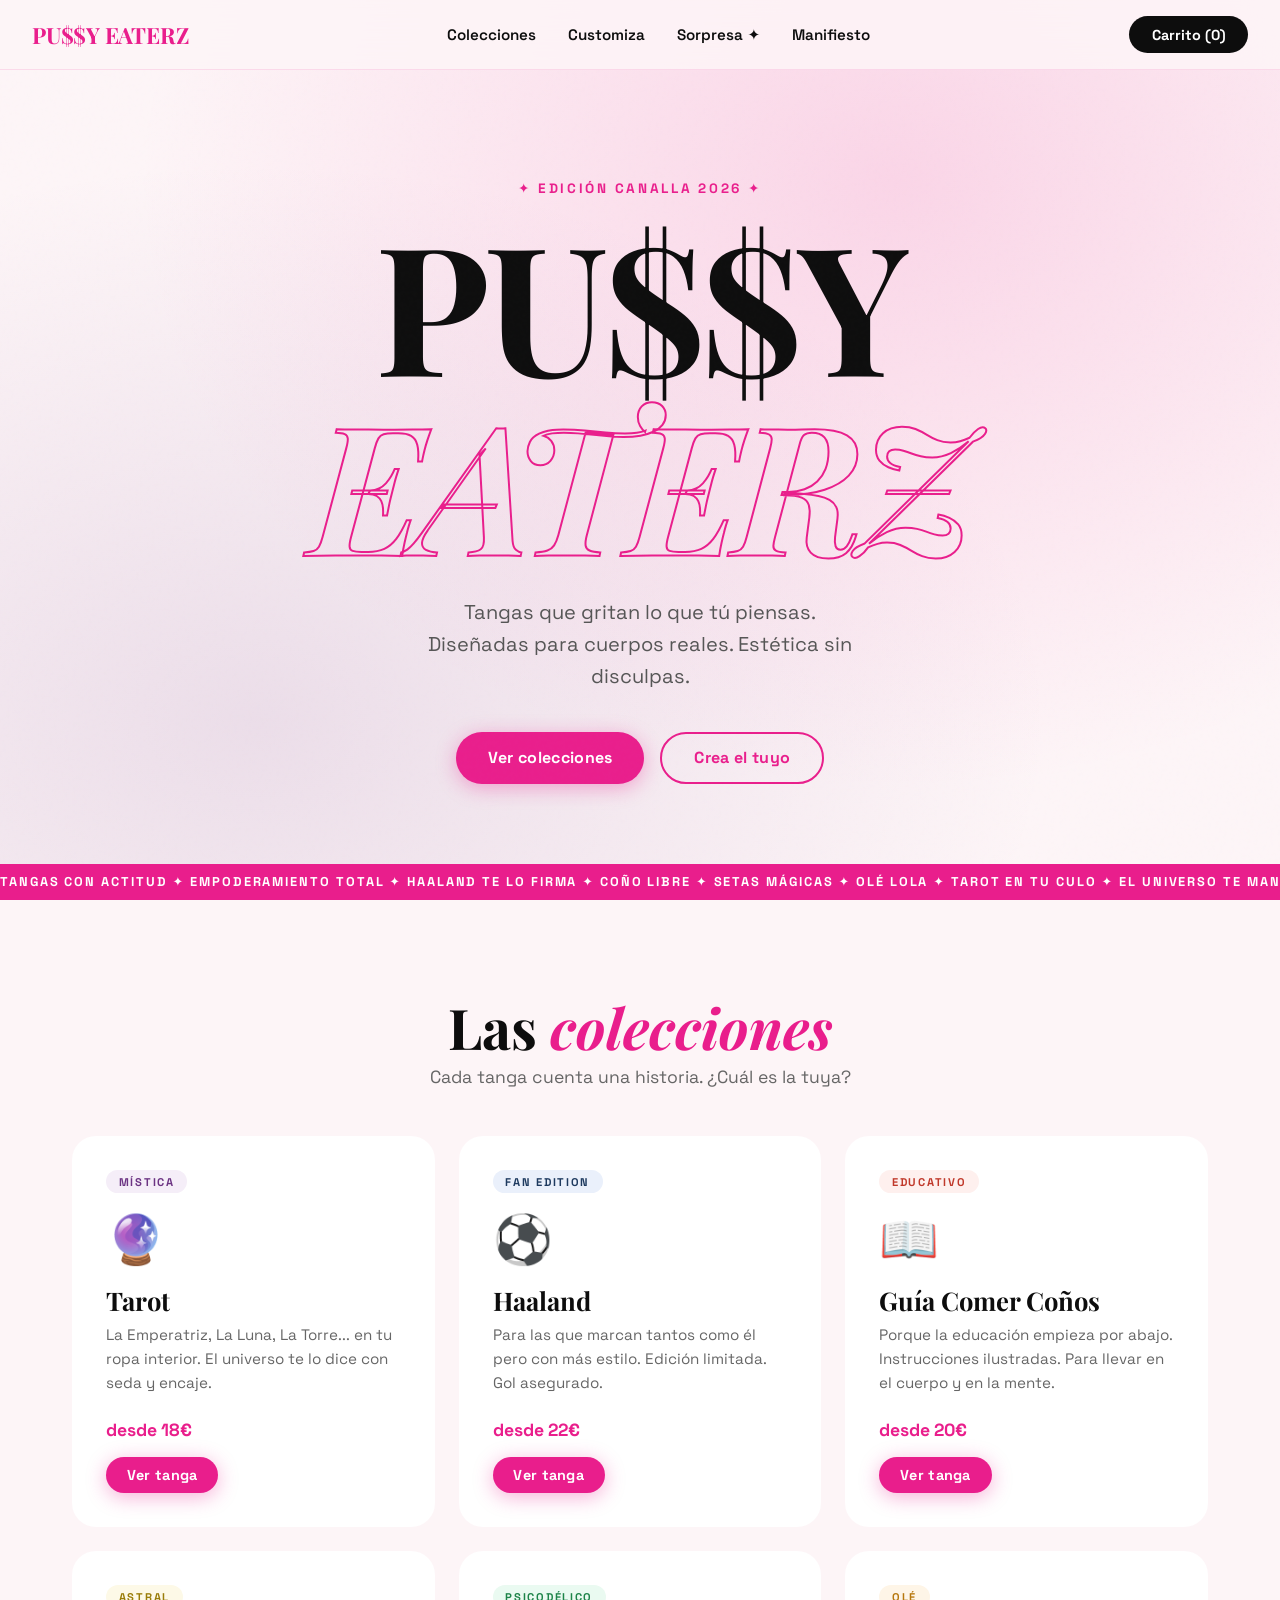
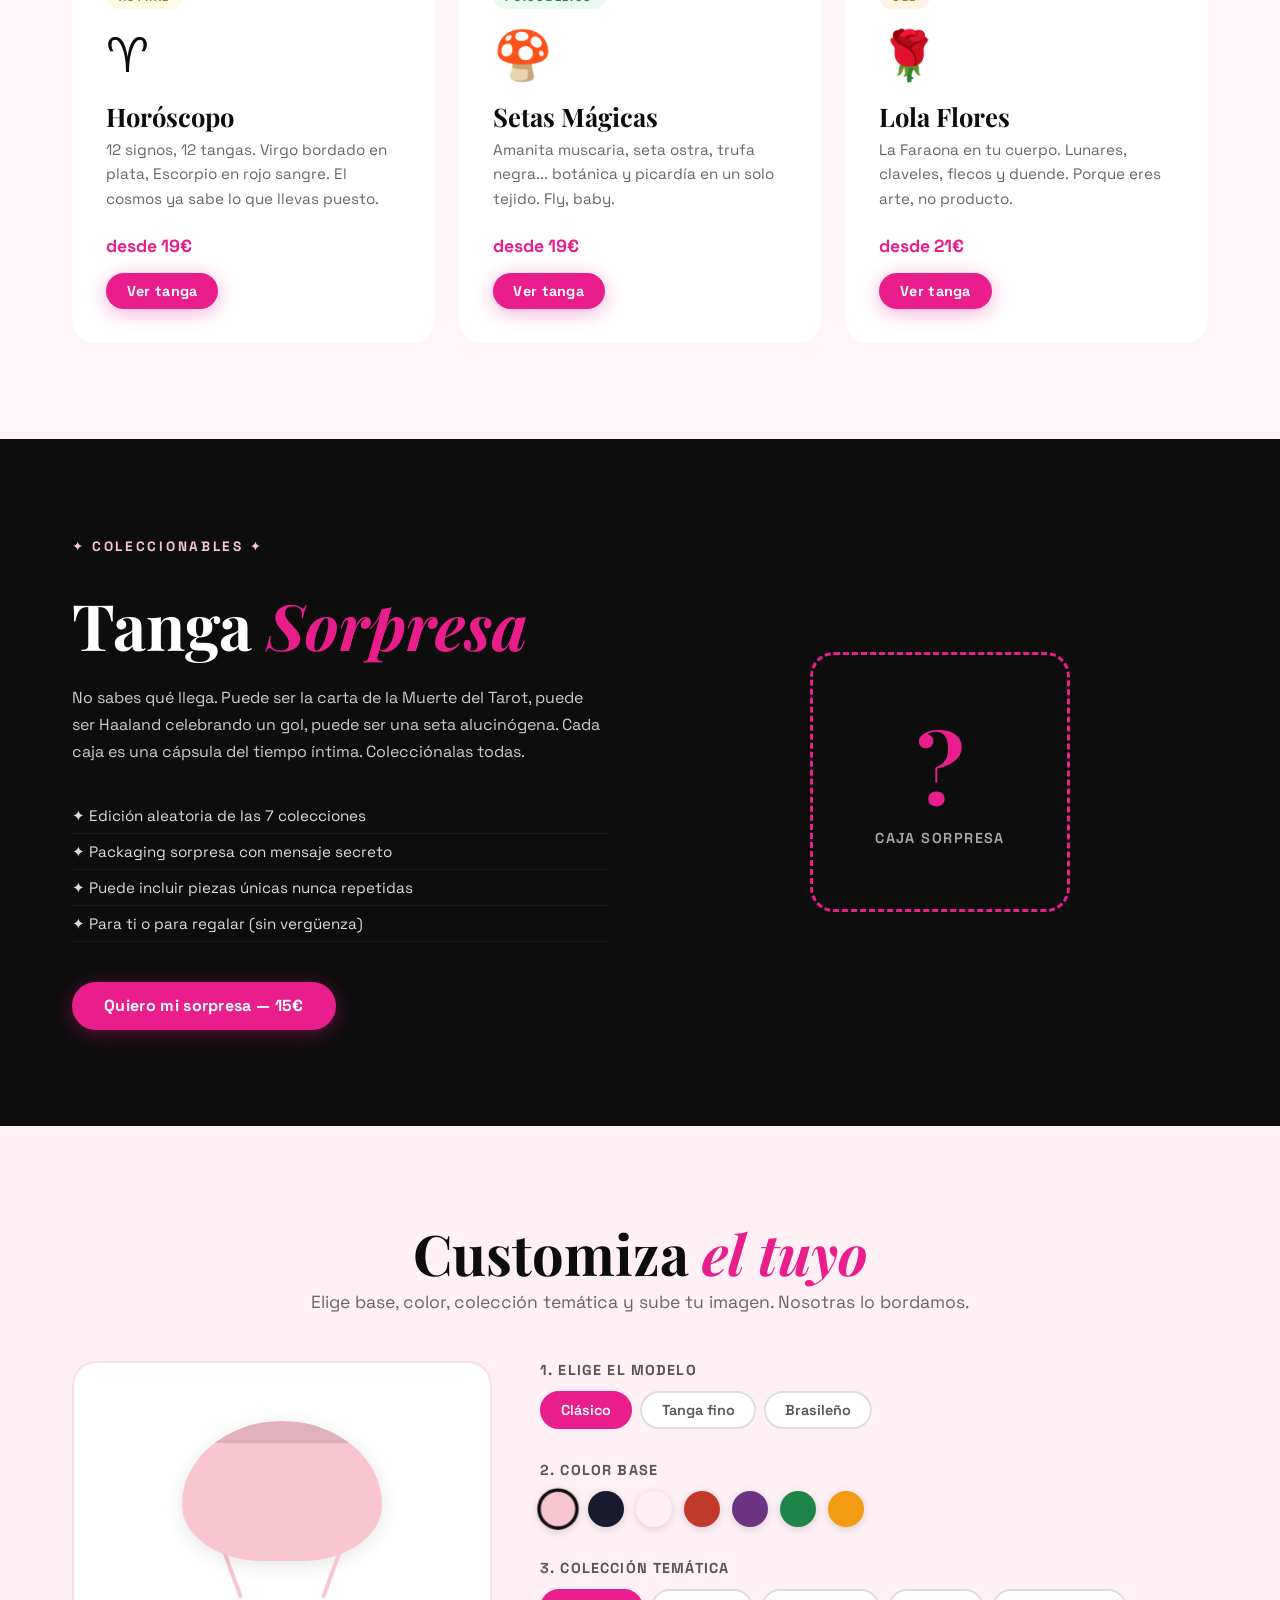
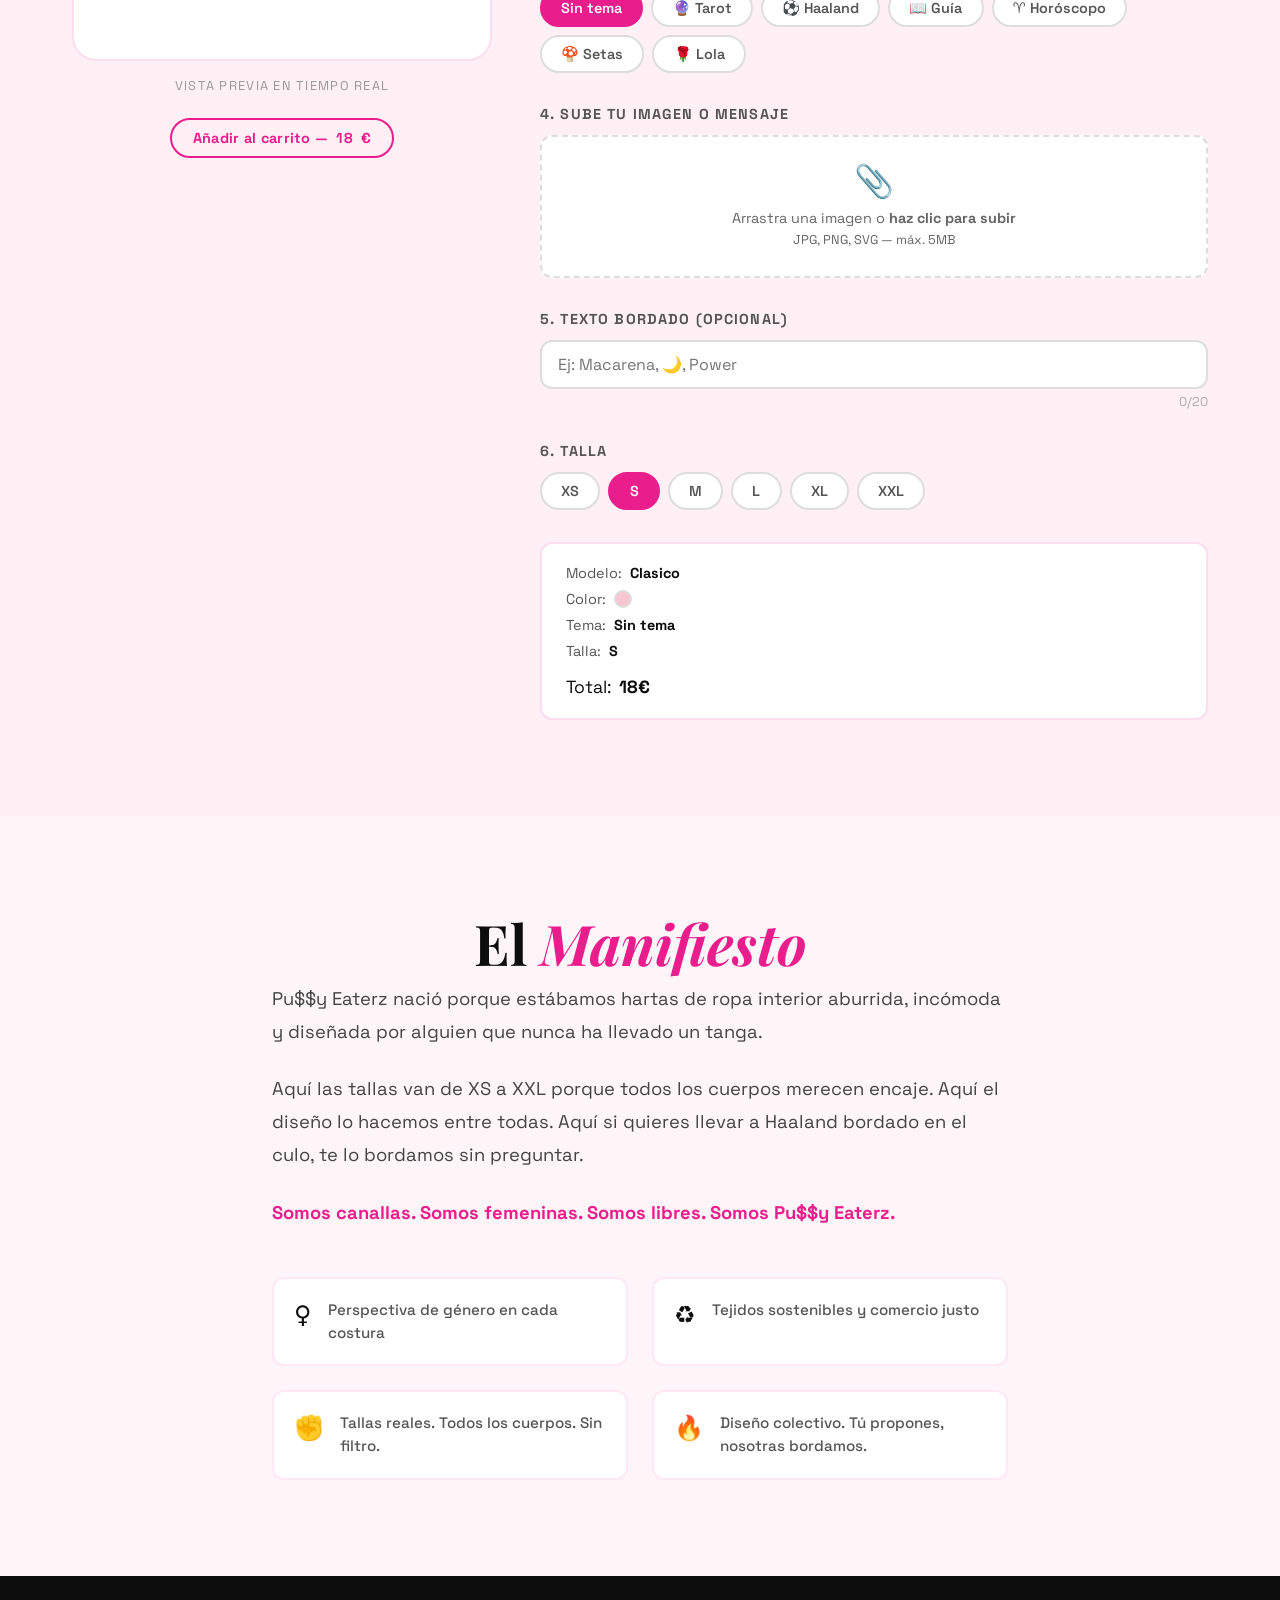
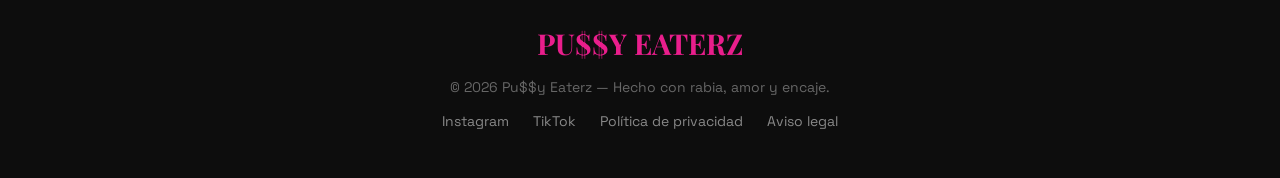
==== index.html @ babe5779 "feat: add Pu$$y Eaterz website — colecciones, customizador y manifiesto" ====
<!DOCTYPE html>
<html lang="es">
<head>
  <meta charset="UTF-8" />
  <meta name="viewport" content="width=device-width, initial-scale=1.0" />
  <title>PU$$Y EATERZ — Tangas que mandan</title>
  <link rel="stylesheet" href="css/style.css" />
  <link rel="preconnect" href="https://fonts.googleapis.com" />
  <link rel="preconnect" href="https://fonts.gstatic.com" crossorigin />
  <link href="https://fonts.googleapis.com/css2?family=Playfair+Display:ital,wght@0,700;1,700&family=Space+Grotesk:wght@400;600;700&display=swap" rel="stylesheet" />
</head>
<body>

  <!-- NAV -->
  <nav class="nav">
    <a href="#" class="nav__logo">PU$$Y EATERZ</a>
    <ul class="nav__links">
      <li><a href="#colecciones">Colecciones</a></li>
      <li><a href="#customizador">Customiza</a></li>
      <li><a href="#sorpresa">Sorpresa ✦</a></li>
      <li><a href="#manifiesto">Manifiesto</a></li>
    </ul>
    <button class="nav__cta">Carrito (0)</button>
  </nav>

  <!-- HERO -->
  <header class="hero">
    <div class="hero__noise"></div>
    <div class="hero__content">
      <p class="hero__eyebrow">✦ Edición Canalla 2026 ✦</p>
      <h1 class="hero__title">PU$$Y<br><em>EATERZ</em></h1>
      <p class="hero__sub">Tangas que gritan lo que tú piensas.<br>Diseñadas para cuerpos reales. Estética sin disculpas.</p>
      <div class="hero__ctas">
        <a href="#colecciones" class="btn btn--primary">Ver colecciones</a>
        <a href="#customizador" class="btn btn--ghost">Crea el tuyo</a>
      </div>
    </div>
    <div class="hero__marquee-wrap">
      <div class="marquee">
        <span>TANGAS CON ACTITUD ✦ EMPODERAMIENTO TOTAL ✦ HAALAND TE LO FIRMA ✦ COÑO LIBRE ✦ SETAS MÁGICAS ✦ OLÉ LOLA ✦ TAROT EN TU CULO ✦ EL UNIVERSO TE MANDA BUENAS BRAGAS ✦ </span>
        <span>TANGAS CON ACTITUD ✦ EMPODERAMIENTO TOTAL ✦ HAALAND TE LO FIRMA ✦ COÑO LIBRE ✦ SETAS MÁGICAS ✦ OLÉ LOLA ✦ TAROT EN TU CULO ✦ EL UNIVERSO TE MANDA BUENAS BRAGAS ✦ </span>
      </div>
    </div>
  </header>

  <!-- COLECCIONES -->
  <section class="colecciones" id="colecciones">
    <div class="container">
      <h2 class="section-title">Las <em>colecciones</em></h2>
      <p class="section-sub">Cada tanga cuenta una historia. ¿Cuál es la tuya?</p>
      <div class="colecciones__grid">

        <article class="card card--tarot">
          <div class="card__badge">Mística</div>
          <div class="card__emoji">🔮</div>
          <h3>Tarot</h3>
          <p>La Emperatriz, La Luna, La Torre... en tu ropa interior. El universo te lo dice con seda y encaje.</p>
          <span class="card__price">desde 18€</span>
          <button class="btn btn--small btn--primary">Ver tanga</button>
        </article>

        <article class="card card--haaland">
          <div class="card__badge">Fan Edition</div>
          <div class="card__emoji">⚽</div>
          <h3>Haaland</h3>
          <p>Para las que marcan tantos como él pero con más estilo. Edición limitada. Gol asegurado.</p>
          <span class="card__price">desde 22€</span>
          <button class="btn btn--small btn--primary">Ver tanga</button>
        </article>

        <article class="card card--guia">
          <div class="card__badge">Educativo</div>
          <div class="card__emoji">📖</div>
          <h3>Guía Comer Coños</h3>
          <p>Porque la educación empieza por abajo. Instrucciones ilustradas. Para llevar en el cuerpo y en la mente.</p>
          <span class="card__price">desde 20€</span>
          <button class="btn btn--small btn--primary">Ver tanga</button>
        </article>

        <article class="card card--horoscopo">
          <div class="card__badge">Astral</div>
          <div class="card__emoji">♈</div>
          <h3>Horóscopo</h3>
          <p>12 signos, 12 tangas. Virgo bordado en plata, Escorpio en rojo sangre. El cosmos ya sabe lo que llevas puesto.</p>
          <span class="card__price">desde 19€</span>
          <button class="btn btn--small btn--primary">Ver tanga</button>
        </article>

        <article class="card card--setas">
          <div class="card__badge">Psicodélico</div>
          <div class="card__emoji">🍄</div>
          <h3>Setas Mágicas</h3>
          <p>Amanita muscaria, seta ostra, trufa negra... botánica y picardía en un solo tejido. Fly, baby.</p>
          <span class="card__price">desde 19€</span>
          <button class="btn btn--small btn--primary">Ver tanga</button>
        </article>

        <article class="card card--lola">
          <div class="card__badge">Olé</div>
          <div class="card__emoji">🌹</div>
          <h3>Lola Flores</h3>
          <p>La Faraona en tu cuerpo. Lunares, claveles, flecos y duende. Porque eres arte, no producto.</p>
          <span class="card__price">desde 21€</span>
          <button class="btn btn--small btn--primary">Ver tanga</button>
        </article>

      </div>
    </div>
  </section>

  <!-- SORPRESA COLECCIONABLE -->
  <section class="sorpresa" id="sorpresa">
    <div class="container sorpresa__inner">
      <div class="sorpresa__text">
        <p class="hero__eyebrow">✦ Coleccionables ✦</p>
        <h2>Tanga <em>Sorpresa</em></h2>
        <p>No sabes qué llega. Puede ser la carta de la Muerte del Tarot, puede ser Haaland celebrando un gol, puede ser una seta alucinógena. Cada caja es una cápsula del tiempo íntima. Colecciónalas todas.</p>
        <ul class="sorpresa__lista">
          <li>✦ Edición aleatoria de las 7 colecciones</li>
          <li>✦ Packaging sorpresa con mensaje secreto</li>
          <li>✦ Puede incluir piezas únicas nunca repetidas</li>
          <li>✦ Para ti o para regalar (sin vergüenza)</li>
        </ul>
        <button class="btn btn--primary">Quiero mi sorpresa — 15€</button>
      </div>
      <div class="sorpresa__visual">
        <div class="sorpresa__box">
          <span class="sorpresa__box-icon">?</span>
          <p>Caja sorpresa</p>
        </div>
      </div>
    </div>
  </section>

  <!-- CUSTOMIZADOR -->
  <section class="customizador" id="customizador">
    <div class="container">
      <h2 class="section-title">Customiza <em>el tuyo</em></h2>
      <p class="section-sub">Elige base, color, colección temática y sube tu imagen. Nosotras lo bordamos.</p>

      <div class="custom__wrapper">

        <!-- PREVIEW -->
        <div class="custom__preview">
          <div class="custom__canvas" id="previewCanvas">
            <div class="tanga-shape" id="tangaShape">
              <div class="tanga-front" id="tangaFront">
                <div class="tanga-patch" id="tangaPatch"></div>
                <img class="tanga-user-img" id="tangaUserImg" src="" alt="" style="display:none" />
              </div>
            </div>
          </div>
          <p class="custom__preview-label">Vista previa en tiempo real</p>
          <button class="btn btn--ghost btn--small" id="btnAddCart">Añadir al carrito — <span id="precioTotal">18</span>€</button>
        </div>

        <!-- OPCIONES -->
        <div class="custom__options">

          <div class="custom__group">
            <label>1. Elige el modelo</label>
            <div class="option-pills" id="modeloPills">
              <button class="pill active" data-modelo="clasico" data-precio="18">Clásico</button>
              <button class="pill" data-modelo="tanga" data-precio="20">Tanga fino</button>
              <button class="pill" data-modelo="brasileno" data-precio="22">Brasileño</button>
            </div>
          </div>

          <div class="custom__group">
            <label>2. Color base</label>
            <div class="color-swatches" id="colorSwatches">
              <button class="swatch active" data-color="#F9C5D1" style="background:#F9C5D1" title="Rosa chicle"></button>
              <button class="swatch" data-color="#1a1a2e" style="background:#1a1a2e" title="Negro noche"></button>
              <button class="swatch" data-color="#fff0f5" style="background:#fff0f5" title="Blanco marfil"></button>
              <button class="swatch" data-color="#c0392b" style="background:#c0392b" title="Rojo pasión"></button>
              <button class="swatch" data-color="#6c3483" style="background:#6c3483" title="Púrpura místico"></button>
              <button class="swatch" data-color="#1e8449" style="background:#1e8449" title="Verde seta"></button>
              <button class="swatch" data-color="#f39c12" style="background:#f39c12" title="Naranja Lola"></button>
            </div>
          </div>

          <div class="custom__group">
            <label>3. Colección temática</label>
            <div class="option-pills" id="temaPills">
              <button class="pill active" data-tema="ninguno">Sin tema</button>
              <button class="pill" data-tema="tarot">🔮 Tarot</button>
              <button class="pill" data-tema="haaland">⚽ Haaland</button>
              <button class="pill" data-tema="guia">📖 Guía</button>
              <button class="pill" data-tema="horoscopo">♈ Horóscopo</button>
              <button class="pill" data-tema="setas">🍄 Setas</button>
              <button class="pill" data-tema="lola">🌹 Lola</button>
            </div>
          </div>

          <div class="custom__group">
            <label>4. Sube tu imagen o mensaje</label>
            <div class="upload-area" id="uploadArea">
              <input type="file" id="imgUpload" accept="image/*" style="display:none" />
              <div class="upload-placeholder" id="uploadPlaceholder">
                <span class="upload-icon">📎</span>
                <p>Arrastra una imagen o <strong>haz clic para subir</strong></p>
                <p class="upload-hint">JPG, PNG, SVG — máx. 5MB</p>
              </div>
              <img id="uploadPreview" src="" alt="" style="display:none" />
              <button class="btn btn--ghost btn--small" id="btnRemoveImg" style="display:none">Quitar imagen</button>
            </div>
          </div>

          <div class="custom__group">
            <label>5. Texto bordado (opcional)</label>
            <input type="text" class="custom__text-input" id="textoInput" placeholder="Ej: Macarena, 🌙, Power" maxlength="20" />
            <span class="custom__char-count"><span id="charCount">0</span>/20</span>
          </div>

          <div class="custom__group">
            <label>6. Talla</label>
            <div class="option-pills" id="tallaPills">
              <button class="pill" data-talla="XS">XS</button>
              <button class="pill active" data-talla="S">S</button>
              <button class="pill" data-talla="M">M</button>
              <button class="pill" data-talla="L">L</button>
              <button class="pill" data-talla="XL">XL</button>
              <button class="pill" data-talla="XXL">XXL</button>
            </div>
          </div>

          <div class="custom__summary">
            <p>Modelo: <strong id="sumModelo">Clásico</strong></p>
            <p>Color: <span id="sumColor" class="sum-color-dot" style="background:#F9C5D1"></span></p>
            <p>Tema: <strong id="sumTema">Sin tema</strong></p>
            <p>Talla: <strong id="sumTalla">S</strong></p>
            <p class="sum-precio">Total: <strong><span id="sumPrecio">18</span>€</strong></p>
          </div>

        </div>
      </div>
    </div>
  </section>

  <!-- MANIFIESTO -->
  <section class="manifiesto" id="manifiesto">
    <div class="container manifiesto__inner">
      <h2 class="section-title">El <em>Manifiesto</em></h2>
      <div class="manifiesto__texto">
        <p>Pu$$y Eaterz nació porque estábamos hartas de ropa interior aburrida, incómoda y diseñada por alguien que nunca ha llevado un tanga.</p>
        <p>Aquí las tallas van de XS a XXL porque todos los cuerpos merecen encaje. Aquí el diseño lo hacemos entre todas. Aquí si quieres llevar a Haaland bordado en el culo, te lo bordamos sin preguntar.</p>
        <p><strong>Somos canallas. Somos femeninas. Somos libres. Somos Pu$$y Eaterz.</strong></p>
      </div>
      <div class="manifiesto__values">
        <div class="value-item">
          <span>♀</span>
          <p>Perspectiva de género en cada costura</p>
        </div>
        <div class="value-item">
          <span>♻</span>
          <p>Tejidos sostenibles y comercio justo</p>
        </div>
        <div class="value-item">
          <span>✊</span>
          <p>Tallas reales. Todos los cuerpos. Sin filtro.</p>
        </div>
        <div class="value-item">
          <span>🔥</span>
          <p>Diseño colectivo. Tú propones, nosotras bordamos.</p>
        </div>
      </div>
    </div>
  </section>

  <!-- FOOTER -->
  <footer class="footer">
    <div class="container footer__inner">
      <p class="footer__logo">PU$$Y EATERZ</p>
      <p class="footer__copy">© 2026 Pu$$y Eaterz — Hecho con rabia, amor y encaje.</p>
      <div class="footer__links">
        <a href="#">Instagram</a>
        <a href="#">TikTok</a>
        <a href="#">Política de privacidad</a>
        <a href="#">Aviso legal</a>
      </div>
    </div>
  </footer>

  <script src="js/main.js"></script>
</body>
</html>
---- css/style.css ----
/* =============================================
   PU$$Y EATERZ — Stylesheet
   Estética: canallita, femenina, empowering
   ============================================= */

:root {
  --pink:      #F9C5D1;
  --hot-pink:  #E91E8C;
  --deep-pink: #b5005b;
  --black:     #0d0d0d;
  --off-white: #fdf5f7;
  --cream:     #fff0f5;
  --purple:    #6c3483;
  --gold:      #d4af37;
  --red:       #c0392b;

  --font-display: 'Playfair Display', Georgia, serif;
  --font-body:    'Space Grotesk', system-ui, sans-serif;

  --radius: 12px;
  --radius-lg: 24px;
  --shadow: 0 4px 32px rgba(233,30,140,0.12);
  --shadow-lg: 0 8px 64px rgba(233,30,140,0.2);
}

/* RESET */
*, *::before, *::after { box-sizing: border-box; margin: 0; padding: 0; }
html { scroll-behavior: smooth; }
body {
  font-family: var(--font-body);
  background: var(--off-white);
  color: var(--black);
  overflow-x: hidden;
}
img { max-width: 100%; display: block; }
a { color: inherit; text-decoration: none; }
button { cursor: pointer; border: none; background: none; font-family: inherit; }

/* =============================================
   TYPOGRAPHY
   ============================================= */
h1, h2, h3 { font-family: var(--font-display); line-height: 1.1; }
em { font-style: italic; color: var(--hot-pink); }

.section-title {
  font-size: clamp(2rem, 5vw, 3.5rem);
  text-align: center;
  margin-bottom: .5rem;
}
.section-sub {
  text-align: center;
  color: #666;
  font-size: 1.1rem;
  margin-bottom: 3rem;
}

/* =============================================
   BUTTONS
   ============================================= */
.btn {
  display: inline-flex;
  align-items: center;
  gap: .5rem;
  padding: .85rem 2rem;
  border-radius: 999px;
  font-family: var(--font-body);
  font-weight: 700;
  font-size: 1rem;
  transition: transform .15s, box-shadow .15s, background .15s;
  letter-spacing: .02em;
}
.btn:hover { transform: translateY(-2px); }

.btn--primary {
  background: var(--hot-pink);
  color: #fff;
  box-shadow: 0 4px 20px rgba(233,30,140,0.35);
}
.btn--primary:hover {
  background: var(--deep-pink);
  box-shadow: 0 6px 28px rgba(233,30,140,0.5);
}

.btn--ghost {
  background: transparent;
  color: var(--hot-pink);
  border: 2px solid var(--hot-pink);
}
.btn--ghost:hover {
  background: var(--hot-pink);
  color: #fff;
}

.btn--small {
  padding: .55rem 1.3rem;
  font-size: .9rem;
}

/* =============================================
   NAV
   ============================================= */
.nav {
  position: fixed;
  top: 0; left: 0; right: 0;
  z-index: 100;
  display: flex;
  align-items: center;
  justify-content: space-between;
  padding: 1rem 2rem;
  background: rgba(253, 245, 247, 0.85);
  backdrop-filter: blur(16px);
  -webkit-backdrop-filter: blur(16px);
  border-bottom: 1px solid rgba(233,30,140,0.12);
}

.nav__logo {
  font-family: var(--font-display);
  font-weight: 700;
  font-size: 1.4rem;
  letter-spacing: -.01em;
  color: var(--hot-pink);
}

.nav__links {
  display: flex;
  list-style: none;
  gap: 2rem;
}
.nav__links a {
  font-weight: 600;
  font-size: .95rem;
  color: var(--black);
  transition: color .15s;
}
.nav__links a:hover { color: var(--hot-pink); }

.nav__cta {
  background: var(--black);
  color: #fff;
  padding: .6rem 1.4rem;
  border-radius: 999px;
  font-weight: 700;
  font-size: .9rem;
  transition: background .15s;
}
.nav__cta:hover { background: var(--hot-pink); }

/* =============================================
   HERO
   ============================================= */
.hero {
  position: relative;
  min-height: 100vh;
  display: flex;
  flex-direction: column;
  align-items: center;
  justify-content: center;
  text-align: center;
  padding: 8rem 2rem 4rem;
  background:
    radial-gradient(ellipse at 70% 20%, rgba(233,30,140,0.15) 0%, transparent 60%),
    radial-gradient(ellipse at 20% 80%, rgba(108,52,131,0.12) 0%, transparent 55%),
    var(--off-white);
  overflow: hidden;
}

.hero__noise {
  position: absolute;
  inset: 0;
  background-image: url("data:image/svg+xml,%3Csvg viewBox='0 0 256 256' xmlns='http://www.w3.org/2000/svg'%3E%3Cfilter id='noise'%3E%3CfeTurbulence type='fractalNoise' baseFrequency='0.9' numOctaves='4' stitchTiles='stitch'/%3E%3C/filter%3E%3Crect width='100%25' height='100%25' filter='url(%23noise)' opacity='0.03'/%3E%3C/svg%3E");
  opacity: .5;
  pointer-events: none;
}

.hero__eyebrow {
  font-size: .85rem;
  font-weight: 700;
  letter-spacing: .2em;
  text-transform: uppercase;
  color: var(--hot-pink);
  margin-bottom: 1rem;
}

.hero__title {
  font-size: clamp(4rem, 14vw, 12rem);
  line-height: 1;
  letter-spacing: -.03em;
  color: var(--black);
  margin-bottom: 1.5rem;
}
.hero__title em {
  display: block;
  font-style: italic;
  color: var(--hot-pink);
  -webkit-text-stroke: 2px var(--hot-pink);
  color: transparent;
}

.hero__sub {
  font-size: clamp(1rem, 2.5vw, 1.25rem);
  color: #555;
  max-width: 520px;
  margin: 0 auto 2.5rem;
  line-height: 1.6;
}

.hero__ctas {
  display: flex;
  gap: 1rem;
  justify-content: center;
  flex-wrap: wrap;
}

/* MARQUEE */
.hero__marquee-wrap {
  position: absolute;
  bottom: 0; left: 0; right: 0;
  background: var(--hot-pink);
  padding: .6rem 0;
  overflow: hidden;
}
.marquee {
  display: flex;
  white-space: nowrap;
  animation: marquee 22s linear infinite;
}
.marquee span {
  display: inline-block;
  padding-right: 2rem;
  font-size: .8rem;
  font-weight: 700;
  letter-spacing: .15em;
  text-transform: uppercase;
  color: #fff;
}
@keyframes marquee {
  from { transform: translateX(0); }
  to   { transform: translateX(-50%); }
}

/* =============================================
   CONTAINER
   ============================================= */
.container {
  max-width: 1200px;
  margin: 0 auto;
  padding: 0 2rem;
}

/* =============================================
   COLECCIONES
   ============================================= */
.colecciones {
  padding: 6rem 0;
  background: var(--off-white);
}

.colecciones__grid {
  display: grid;
  grid-template-columns: repeat(auto-fill, minmax(320px, 1fr));
  gap: 1.5rem;
}

.card {
  background: #fff;
  border-radius: var(--radius-lg);
  padding: 2rem;
  border: 2px solid transparent;
  transition: transform .2s, box-shadow .2s, border-color .2s;
  position: relative;
  overflow: hidden;
}
.card::before {
  content: '';
  position: absolute;
  inset: 0;
  opacity: 0;
  transition: opacity .3s;
  border-radius: var(--radius-lg);
}
.card:hover { transform: translateY(-6px); box-shadow: var(--shadow-lg); border-color: var(--hot-pink); }
.card:hover::before { opacity: 1; }

.card__badge {
  display: inline-block;
  font-size: .7rem;
  font-weight: 700;
  letter-spacing: .15em;
  text-transform: uppercase;
  padding: .3rem .8rem;
  border-radius: 999px;
  background: var(--pink);
  color: var(--deep-pink);
  margin-bottom: 1rem;
}

.card__emoji {
  font-size: 3rem;
  margin-bottom: 1rem;
  display: block;
}

.card h3 {
  font-size: 1.6rem;
  margin-bottom: .5rem;
}

.card p {
  color: #666;
  line-height: 1.6;
  margin-bottom: 1.5rem;
  font-size: .95rem;
}

.card__price {
  display: block;
  font-weight: 700;
  color: var(--hot-pink);
  font-size: 1.1rem;
  margin-bottom: 1rem;
}

/* Card accent colors */
.card--tarot   { --accent: #6c3483; }
.card--haaland { --accent: #1e3a5f; }
.card--guia    { --accent: #c0392b; }
.card--horoscopo { --accent: #d4af37; }
.card--setas   { --accent: #1e8449; }
.card--lola    { --accent: #e67e22; }

.card--tarot   .card__badge { background: #f5eef8; color: #6c3483; }
.card--haaland .card__badge { background: #eaf0fb; color: #1e3a5f; }
.card--guia    .card__badge { background: #fef0ee; color: #c0392b; }
.card--horoscopo .card__badge { background: #fdf9e7; color: #9a7d0a; }
.card--setas   .card__badge { background: #eafaf1; color: #1e8449; }
.card--lola    .card__badge { background: #fef5e7; color: #b7770d; }

/* =============================================
   SORPRESA
   ============================================= */
.sorpresa {
  padding: 6rem 0;
  background: var(--black);
  color: #fff;
}

.sorpresa__inner {
  display: grid;
  grid-template-columns: 1fr 1fr;
  gap: 4rem;
  align-items: center;
}

.sorpresa__text .hero__eyebrow { color: var(--pink); }
.sorpresa__text h2 { font-size: clamp(2.5rem, 5vw, 4rem); margin-bottom: 1.5rem; }
.sorpresa__text h2 em { color: var(--hot-pink); -webkit-text-stroke: 0; }
.sorpresa__text p { color: #ccc; line-height: 1.7; margin-bottom: 2rem; }

.sorpresa__lista {
  list-style: none;
  margin-bottom: 2.5rem;
}
.sorpresa__lista li {
  padding: .5rem 0;
  color: #ddd;
  font-size: .95rem;
  border-bottom: 1px solid rgba(255,255,255,0.06);
}

.sorpresa__visual {
  display: flex;
  justify-content: center;
}

.sorpresa__box {
  width: 260px;
  height: 260px;
  border-radius: var(--radius-lg);
  border: 3px dashed var(--hot-pink);
  display: flex;
  flex-direction: column;
  align-items: center;
  justify-content: center;
  gap: 1rem;
  animation: pulse-box 2s ease-in-out infinite;
}
.sorpresa__box-icon {
  font-size: 6rem;
  font-family: var(--font-display);
  font-weight: 700;
  color: var(--hot-pink);
  line-height: 1;
}
.sorpresa__box p {
  color: #aaa;
  font-size: .9rem;
  text-transform: uppercase;
  letter-spacing: .1em;
  font-weight: 600;
}

@keyframes pulse-box {
  0%, 100% { box-shadow: 0 0 0 0 rgba(233,30,140,0.4); }
  50%       { box-shadow: 0 0 0 20px rgba(233,30,140,0); }
}

/* =============================================
   CUSTOMIZADOR
   ============================================= */
.customizador {
  padding: 6rem 0;
  background: var(--cream);
}

.custom__wrapper {
  display: grid;
  grid-template-columns: 420px 1fr;
  gap: 3rem;
  align-items: start;
}

/* Preview */
.custom__preview {
  position: sticky;
  top: 6rem;
  text-align: center;
}

.custom__canvas {
  background: #fff;
  border-radius: var(--radius-lg);
  border: 2px solid rgba(233,30,140,0.15);
  padding: 3rem 2rem;
  margin-bottom: 1rem;
  min-height: 300px;
  display: flex;
  align-items: center;
  justify-content: center;
}

/* Tanga SVG shape using CSS */
.tanga-shape {
  position: relative;
  width: 200px;
  height: 180px;
}
.tanga-front {
  width: 200px;
  height: 140px;
  border-radius: 50% 50% 40% 40% / 60% 60% 40% 40%;
  background: var(--pink);
  transition: background .3s;
  display: flex;
  align-items: center;
  justify-content: center;
  position: relative;
  overflow: hidden;
  box-shadow: 0 4px 20px rgba(0,0,0,0.1);
}
/* Waistband */
.tanga-front::before {
  content: '';
  position: absolute;
  top: 0; left: 0; right: 0;
  height: 22px;
  background: rgba(0,0,0,0.1);
  border-radius: 50% 50% 0 0 / 100% 100% 0 0;
}
/* G-string sides */
.tanga-shape::before,
.tanga-shape::after {
  content: '';
  position: absolute;
  bottom: 0;
  width: 4px;
  height: 50px;
  background: var(--pink);
  border-radius: 999px;
  transition: background .3s;
}
.tanga-shape::before { left: 40px; transform: rotate(-20deg); transform-origin: top; }
.tanga-shape::after  { right: 40px; transform: rotate(20deg); transform-origin: top; }

.tanga-patch {
  font-size: 2rem;
  transition: opacity .3s;
}

.tanga-user-img {
  position: absolute;
  inset: 0;
  width: 100%;
  height: 100%;
  object-fit: cover;
  opacity: 0.7;
}

.custom__preview-label {
  color: #999;
  font-size: .8rem;
  margin-bottom: 1.5rem;
  text-transform: uppercase;
  letter-spacing: .1em;
}

/* Options panel */
.custom__options {
  display: flex;
  flex-direction: column;
  gap: 2rem;
}

.custom__group label {
  display: block;
  font-weight: 700;
  font-size: .9rem;
  text-transform: uppercase;
  letter-spacing: .08em;
  color: #555;
  margin-bottom: .75rem;
}

/* Pills */
.option-pills {
  display: flex;
  flex-wrap: wrap;
  gap: .5rem;
}
.pill {
  padding: .5rem 1.2rem;
  border-radius: 999px;
  border: 2px solid #ddd;
  font-size: .9rem;
  font-weight: 600;
  color: #555;
  background: #fff;
  transition: all .15s;
}
.pill:hover { border-color: var(--hot-pink); color: var(--hot-pink); }
.pill.active {
  background: var(--hot-pink);
  border-color: var(--hot-pink);
  color: #fff;
}

/* Color swatches */
.color-swatches {
  display: flex;
  flex-wrap: wrap;
  gap: .75rem;
}
.swatch {
  width: 36px;
  height: 36px;
  border-radius: 50%;
  border: 3px solid transparent;
  transition: transform .15s, border-color .15s;
  box-shadow: 0 2px 8px rgba(0,0,0,0.15);
}
.swatch:hover { transform: scale(1.15); }
.swatch.active { border-color: var(--black); transform: scale(1.15); }

/* Upload */
.upload-area {
  border: 2px dashed #ddd;
  border-radius: var(--radius);
  padding: 1.5rem;
  text-align: center;
  cursor: pointer;
  transition: border-color .2s, background .2s;
  background: #fff;
}
.upload-area:hover { border-color: var(--hot-pink); background: var(--cream); }
.upload-icon { font-size: 2rem; display: block; margin-bottom: .5rem; }
.upload-area p { color: #666; font-size: .9rem; margin-bottom: .25rem; }
.upload-hint { color: #aaa; font-size: .8rem !important; }
#uploadPreview {
  width: 100%;
  max-height: 150px;
  object-fit: contain;
  border-radius: var(--radius);
  margin-bottom: .75rem;
}

/* Text input */
.custom__text-input {
  width: 100%;
  padding: .75rem 1rem;
  border: 2px solid #ddd;
  border-radius: var(--radius);
  font-family: var(--font-body);
  font-size: 1rem;
  transition: border-color .2s;
  background: #fff;
}
.custom__text-input:focus { outline: none; border-color: var(--hot-pink); }
.custom__char-count {
  display: block;
  text-align: right;
  font-size: .8rem;
  color: #aaa;
  margin-top: .25rem;
}

/* Summary */
.custom__summary {
  background: #fff;
  border-radius: var(--radius);
  padding: 1.25rem 1.5rem;
  border: 2px solid rgba(233,30,140,0.15);
  display: flex;
  flex-direction: column;
  gap: .5rem;
}
.custom__summary p { font-size: .9rem; color: #555; display: flex; align-items: center; gap: .5rem; }
.custom__summary strong { color: var(--black); }
.sum-color-dot {
  display: inline-block;
  width: 18px; height: 18px;
  border-radius: 50%;
  border: 2px solid #ddd;
  flex-shrink: 0;
}
.sum-precio { font-size: 1.1rem !important; margin-top: .5rem; color: var(--black) !important; }

/* =============================================
   MANIFIESTO
   ============================================= */
.manifiesto {
  padding: 6rem 0;
  background: var(--off-white);
}

.manifiesto__inner {
  max-width: 800px;
}

.manifiesto__texto {
  margin-bottom: 3rem;
}
.manifiesto__texto p {
  font-size: 1.15rem;
  line-height: 1.8;
  color: #444;
  margin-bottom: 1.5rem;
}
.manifiesto__texto strong { color: var(--hot-pink); }

.manifiesto__values {
  display: grid;
  grid-template-columns: repeat(2, 1fr);
  gap: 1.5rem;
}
.value-item {
  display: flex;
  align-items: flex-start;
  gap: 1rem;
  background: #fff;
  border-radius: var(--radius);
  padding: 1.25rem;
  border: 2px solid rgba(233,30,140,0.1);
}
.value-item span { font-size: 1.5rem; flex-shrink: 0; }
.value-item p { font-size: .95rem; line-height: 1.5; color: #555; font-weight: 500; }

/* =============================================
   FOOTER
   ============================================= */
.footer {
  background: var(--black);
  color: #fff;
  padding: 3rem 0;
}
.footer__inner {
  display: flex;
  flex-direction: column;
  align-items: center;
  gap: 1rem;
  text-align: center;
}
.footer__logo {
  font-family: var(--font-display);
  font-size: 1.8rem;
  font-weight: 700;
  color: var(--hot-pink);
}
.footer__copy { color: #666; font-size: .875rem; }
.footer__links { display: flex; gap: 1.5rem; flex-wrap: wrap; justify-content: center; }
.footer__links a { color: #888; font-size: .875rem; transition: color .15s; }
.footer__links a:hover { color: var(--hot-pink); }

/* =============================================
   RESPONSIVE
   ============================================= */
@media (max-width: 900px) {
  .custom__wrapper { grid-template-columns: 1fr; }
  .custom__preview { position: static; }
  .sorpresa__inner { grid-template-columns: 1fr; }
  .sorpresa__visual { display: none; }
}

@media (max-width: 640px) {
  .nav__links { display: none; }
  .colecciones__grid { grid-template-columns: 1fr; }
  .manifiesto__values { grid-template-columns: 1fr; }
}
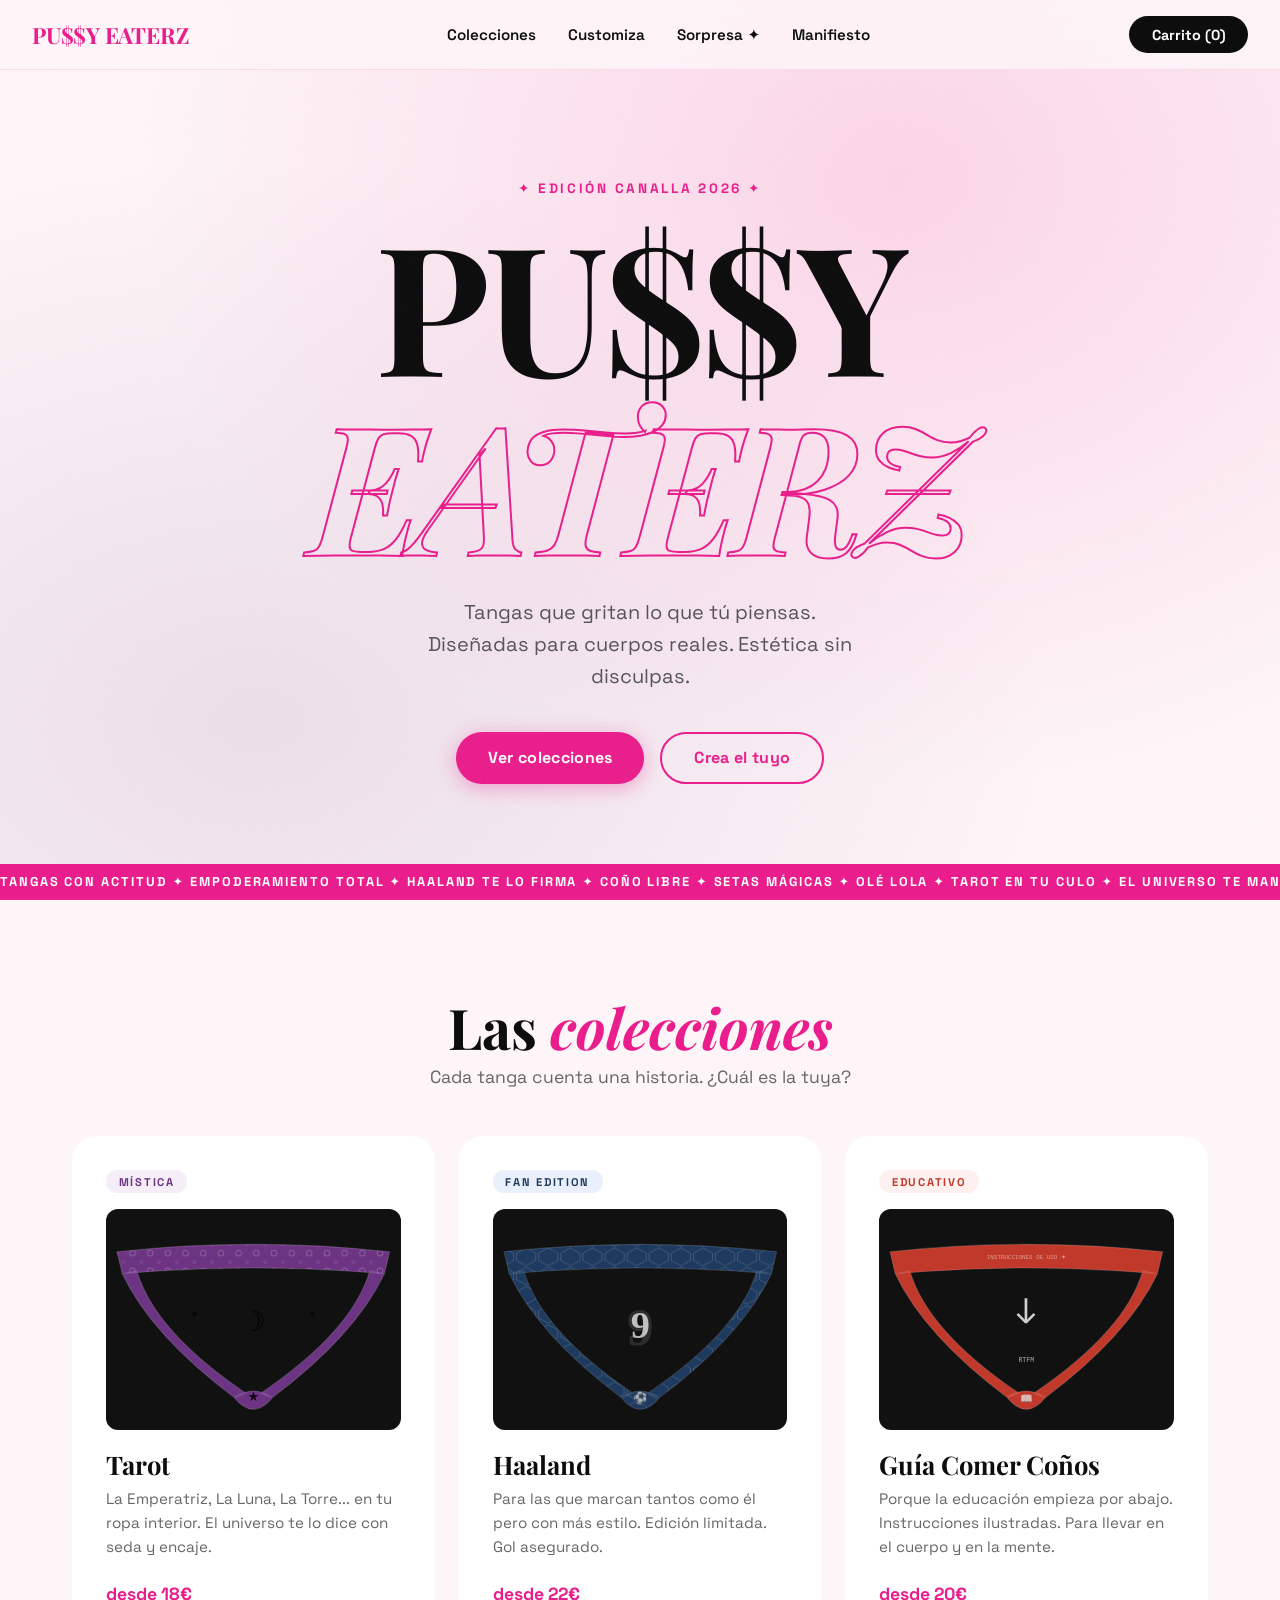
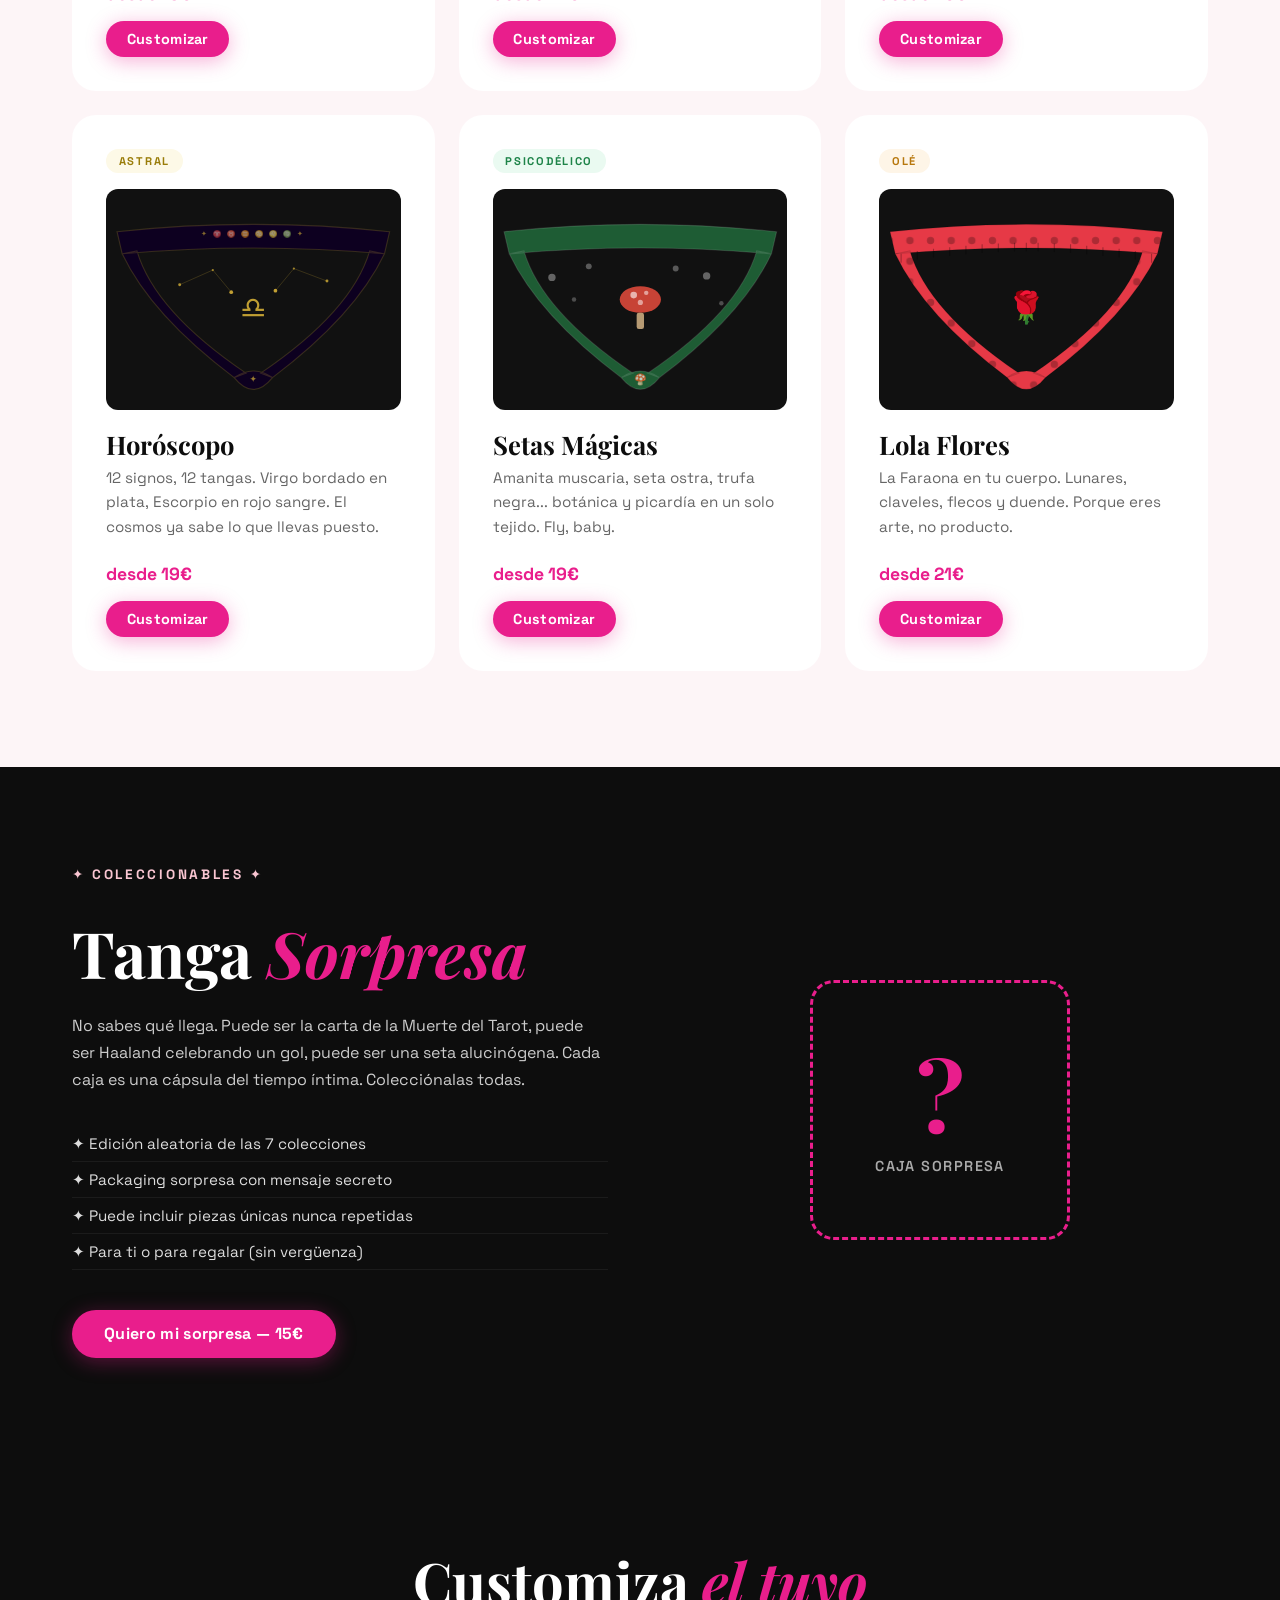
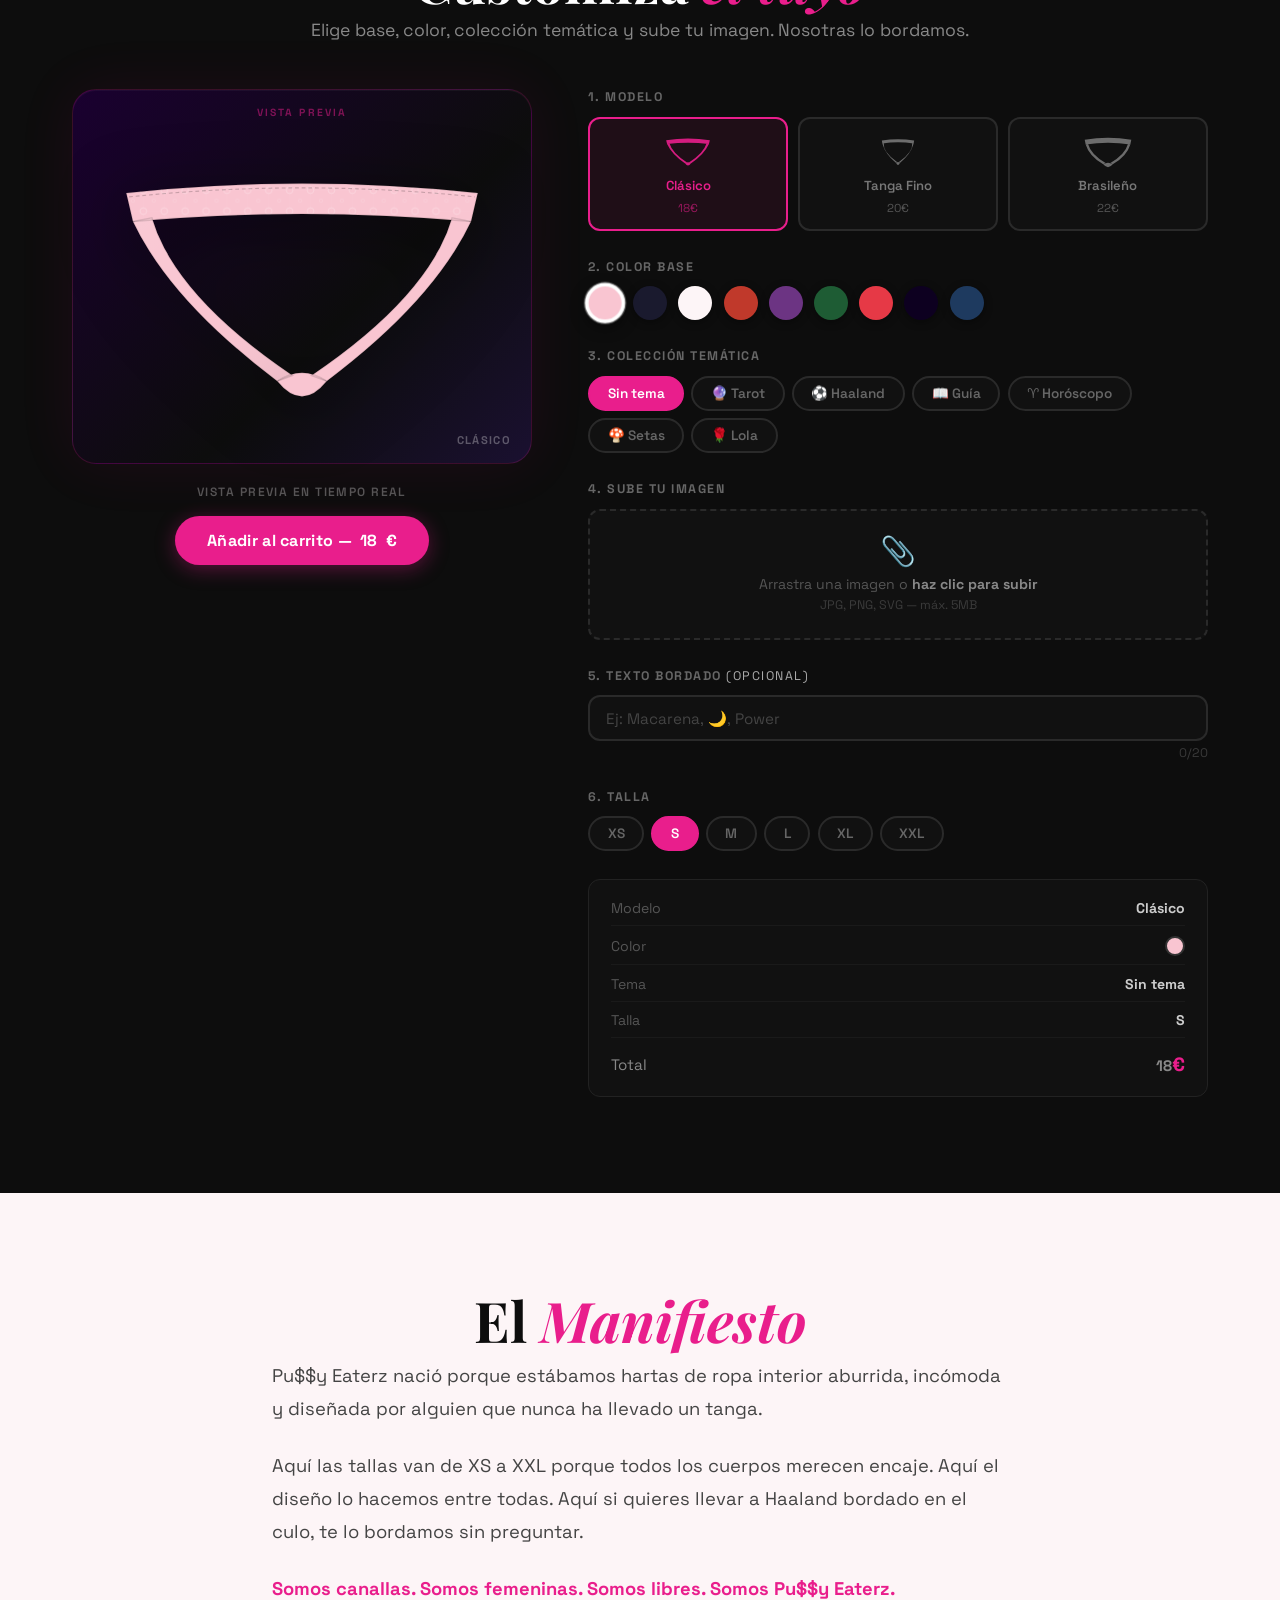
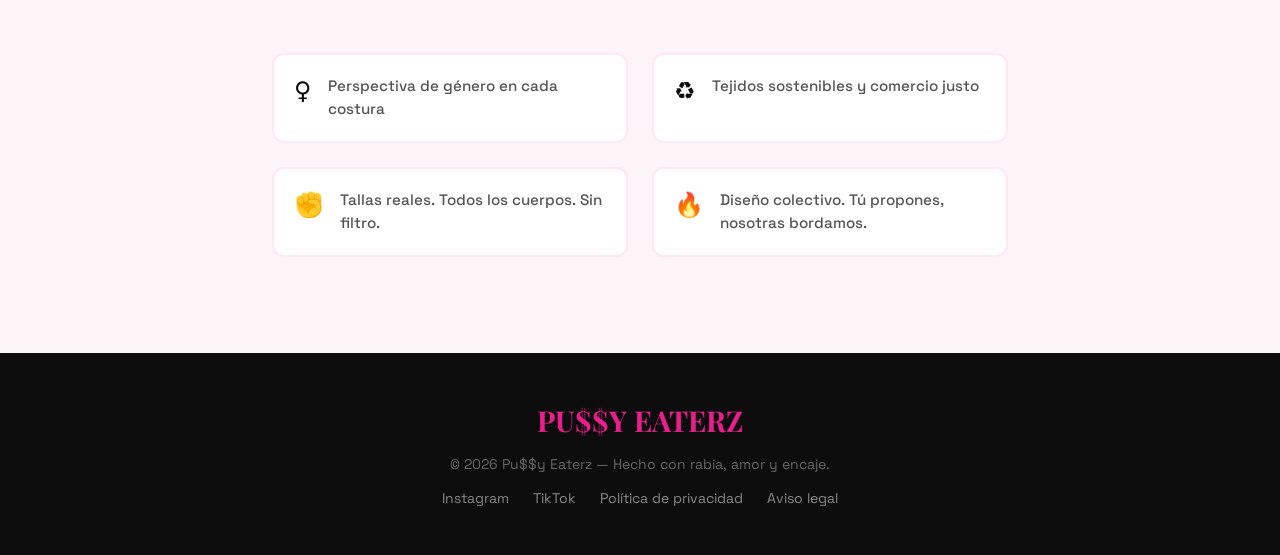
==== commit 1440d546: "feat: redesign tanga as proper SVG — themed card thumbnails, 3 models, live customizer on dark canva" ====
--- a/index.html
+++ b/index.html
@@ -20,7 +20,7 @@
       <li><a href="#sorpresa">Sorpresa ✦</a></li>
       <li><a href="#manifiesto">Manifiesto</a></li>
     </ul>
-    <button class="nav__cta">Carrito (0)</button>
+    <button class="nav__cta" id="navCta">Carrito (0)</button>
   </nav>
 
   <!-- HERO -->
@@ -50,58 +50,215 @@
       <p class="section-sub">Cada tanga cuenta una historia. ¿Cuál es la tuya?</p>
       <div class="colecciones__grid">
 
+        <!-- TAROT -->
         <article class="card card--tarot">
           <div class="card__badge">Mística</div>
-          <div class="card__emoji">🔮</div>
+          <div class="card__tanga">
+            <svg viewBox="0 0 400 300" xmlns="http://www.w3.org/2000/svg" class="tanga-card-svg">
+              <defs>
+                <pattern id="lace-tarot" x="0" y="0" width="24" height="24" patternUnits="userSpaceOnUse">
+                  <circle cx="12" cy="12" r="4" fill="none" stroke="rgba(255,255,255,0.3)" stroke-width="1"/>
+                  <circle cx="0"  cy="0"  r="2" fill="none" stroke="rgba(255,255,255,0.2)" stroke-width=".7"/>
+                  <circle cx="24" cy="0"  r="2" fill="none" stroke="rgba(255,255,255,0.2)" stroke-width=".7"/>
+                  <circle cx="0"  cy="24" r="2" fill="none" stroke="rgba(255,255,255,0.2)" stroke-width=".7"/>
+                  <circle cx="24" cy="24" r="2" fill="none" stroke="rgba(255,255,255,0.2)" stroke-width=".7"/>
+                </pattern>
+                <clipPath id="clip-tarot">
+                  <path d="M 15,58 Q 200,38 385,58 L 378,88 Q 200,72 22,88 Z
+                           M 22,88 Q 62,172 174,256 L 190,250 Q 66,166 42,84 Z
+                           M 378,88 Q 338,172 226,256 L 210,250 Q 334,166 358,84 Z
+                           M 174,256 Q 200,288 226,256 Q 200,238 174,256 Z"/>
+                </clipPath>
+              </defs>
+              <!-- base -->
+              <path d="M 15,58 Q 200,38 385,58 L 378,88 Q 200,72 22,88 Z" fill="#6c3483"/>
+              <path d="M 22,88 Q 62,172 174,256 L 190,250 Q 66,166 42,84 Z" fill="#6c3483"/>
+              <path d="M 378,88 Q 338,172 226,256 L 210,250 Q 334,166 358,84 Z" fill="#6c3483"/>
+              <path d="M 174,256 Q 200,288 226,256 Q 200,238 174,256 Z" fill="#6c3483"/>
+              <!-- lace overlay on band -->
+              <path d="M 15,58 Q 200,38 385,58 L 378,88 Q 200,72 22,88 Z" fill="url(#lace-tarot)"/>
+              <!-- stars -->
+              <text x="200" y="165" text-anchor="middle" font-size="38" opacity=".9">☽</text>
+              <text x="120" y="148" text-anchor="middle" font-size="16" opacity=".6">✦</text>
+              <text x="280" y="148" text-anchor="middle" font-size="16" opacity=".6">✦</text>
+              <text x="200" y="260" text-anchor="middle" font-size="18" opacity=".85">★</text>
+              <!-- outline -->
+              <path d="M 15,58 Q 200,38 385,58 L 378,88 Q 200,72 22,88 Z M 22,88 Q 62,172 174,256 L 190,250 Q 66,166 42,84 Z M 378,88 Q 338,172 226,256 L 210,250 Q 334,166 358,84 Z M 174,256 Q 200,288 226,256 Q 200,238 174,256 Z" fill="none" stroke="rgba(255,255,255,0.15)" stroke-width="1.5"/>
+            </svg>
+          </div>
           <h3>Tarot</h3>
           <p>La Emperatriz, La Luna, La Torre... en tu ropa interior. El universo te lo dice con seda y encaje.</p>
           <span class="card__price">desde 18€</span>
-          <button class="btn btn--small btn--primary">Ver tanga</button>
+          <button class="btn btn--small btn--primary" data-tema="tarot">Customizar</button>
         </article>
 
+        <!-- HAALAND -->
         <article class="card card--haaland">
           <div class="card__badge">Fan Edition</div>
-          <div class="card__emoji">⚽</div>
+          <div class="card__tanga">
+            <svg viewBox="0 0 400 300" xmlns="http://www.w3.org/2000/svg" class="tanga-card-svg">
+              <defs>
+                <pattern id="hex-haaland" x="0" y="0" width="30" height="26" patternUnits="userSpaceOnUse">
+                  <polygon points="15,1 28,8 28,18 15,25 2,18 2,8" fill="none" stroke="rgba(255,255,255,0.2)" stroke-width="1"/>
+                </pattern>
+              </defs>
+              <path d="M 15,58 Q 200,38 385,58 L 378,88 Q 200,72 22,88 Z" fill="#1e3a5f"/>
+              <path d="M 22,88 Q 62,172 174,256 L 190,250 Q 66,166 42,84 Z" fill="#1e3a5f"/>
+              <path d="M 378,88 Q 338,172 226,256 L 210,250 Q 334,166 358,84 Z" fill="#1e3a5f"/>
+              <path d="M 174,256 Q 200,288 226,256 Q 200,238 174,256 Z" fill="#1e3a5f"/>
+              <!-- hex pattern -->
+              <path d="M 15,58 Q 200,38 385,58 L 378,88 Q 200,72 22,88 Z M 22,88 Q 62,172 174,256 L 190,250 Q 66,166 42,84 Z M 378,88 Q 338,172 226,256 L 210,250 Q 334,166 358,84 Z M 174,256 Q 200,288 226,256 Q 200,238 174,256 Z" fill="url(#hex-haaland)"/>
+              <!-- #9 -->
+              <text x="200" y="185" text-anchor="middle" font-family="Georgia,serif" font-size="72" font-weight="bold" fill="rgba(255,255,255,0.12)">9</text>
+              <text x="200" y="175" text-anchor="middle" font-family="Georgia,serif" font-size="52" font-weight="bold" fill="rgba(255,255,255,0.7)">9</text>
+              <text x="200" y="262" text-anchor="middle" font-size="16" fill="rgba(255,255,255,0.6)">⚽</text>
+              <path d="M 15,58 Q 200,38 385,58 L 378,88 Q 200,72 22,88 Z M 22,88 Q 62,172 174,256 L 190,250 Q 66,166 42,84 Z M 378,88 Q 338,172 226,256 L 210,250 Q 334,166 358,84 Z M 174,256 Q 200,288 226,256 Q 200,238 174,256 Z" fill="none" stroke="rgba(255,255,255,0.12)" stroke-width="1.5"/>
+            </svg>
+          </div>
           <h3>Haaland</h3>
           <p>Para las que marcan tantos como él pero con más estilo. Edición limitada. Gol asegurado.</p>
           <span class="card__price">desde 22€</span>
-          <button class="btn btn--small btn--primary">Ver tanga</button>
+          <button class="btn btn--small btn--primary" data-tema="haaland">Customizar</button>
         </article>
 
+        <!-- GUÍA -->
         <article class="card card--guia">
           <div class="card__badge">Educativo</div>
-          <div class="card__emoji">📖</div>
+          <div class="card__tanga">
+            <svg viewBox="0 0 400 300" xmlns="http://www.w3.org/2000/svg" class="tanga-card-svg">
+              <path d="M 15,58 Q 200,38 385,58 L 378,88 Q 200,72 22,88 Z" fill="#c0392b"/>
+              <path d="M 22,88 Q 62,172 174,256 L 190,250 Q 66,166 42,84 Z" fill="#c0392b"/>
+              <path d="M 378,88 Q 338,172 226,256 L 210,250 Q 334,166 358,84 Z" fill="#c0392b"/>
+              <path d="M 174,256 Q 200,288 226,256 Q 200,238 174,256 Z" fill="#c0392b"/>
+              <!-- text lines -->
+              <text x="200" y="68" text-anchor="middle" font-family="monospace" font-size="8" fill="rgba(255,255,255,0.5)">INSTRUCCIONES DE USO ✦</text>
+              <!-- arrow -->
+              <text x="200" y="155" text-anchor="middle" font-size="48" fill="rgba(255,255,255,0.8)">↓</text>
+              <text x="200" y="208" text-anchor="middle" font-family="monospace" font-size="9" fill="rgba(255,255,255,0.65)">RTFM</text>
+              <text x="200" y="262" text-anchor="middle" font-size="14" fill="rgba(255,255,255,0.75)">📖</text>
+              <path d="M 15,58 Q 200,38 385,58 L 378,88 Q 200,72 22,88 Z M 22,88 Q 62,172 174,256 L 190,250 Q 66,166 42,84 Z M 378,88 Q 338,172 226,256 L 210,250 Q 334,166 358,84 Z M 174,256 Q 200,288 226,256 Q 200,238 174,256 Z" fill="none" stroke="rgba(255,255,255,0.15)" stroke-width="1.5"/>
+            </svg>
+          </div>
           <h3>Guía Comer Coños</h3>
           <p>Porque la educación empieza por abajo. Instrucciones ilustradas. Para llevar en el cuerpo y en la mente.</p>
           <span class="card__price">desde 20€</span>
-          <button class="btn btn--small btn--primary">Ver tanga</button>
+          <button class="btn btn--small btn--primary" data-tema="guia">Customizar</button>
         </article>
 
+        <!-- HORÓSCOPO -->
         <article class="card card--horoscopo">
           <div class="card__badge">Astral</div>
-          <div class="card__emoji">♈</div>
+          <div class="card__tanga">
+            <svg viewBox="0 0 400 300" xmlns="http://www.w3.org/2000/svg" class="tanga-card-svg">
+              <defs>
+                <radialGradient id="grad-horo" cx="50%" cy="50%" r="60%">
+                  <stop offset="0%" stop-color="#1a0533"/>
+                  <stop offset="100%" stop-color="#0d0020"/>
+                </radialGradient>
+              </defs>
+              <path d="M 15,58 Q 200,38 385,58 L 378,88 Q 200,72 22,88 Z" fill="#0d0020"/>
+              <path d="M 22,88 Q 62,172 174,256 L 190,250 Q 66,166 42,84 Z" fill="#0d0020"/>
+              <path d="M 378,88 Q 338,172 226,256 L 210,250 Q 334,166 358,84 Z" fill="#0d0020"/>
+              <path d="M 174,256 Q 200,288 226,256 Q 200,238 174,256 Z" fill="#0d0020"/>
+              <!-- constellation dots -->
+              <circle cx="100" cy="130" r="2" fill="#d4af37" opacity=".8"/>
+              <circle cx="145" cy="110" r="1.5" fill="#d4af37" opacity=".7"/>
+              <circle cx="170" cy="140" r="2.5" fill="#d4af37" opacity=".9"/>
+              <line x1="100" y1="130" x2="145" y2="110" stroke="#d4af37" stroke-width=".7" opacity=".4"/>
+              <line x1="145" y1="110" x2="170" y2="140" stroke="#d4af37" stroke-width=".7" opacity=".4"/>
+              <circle cx="300" cy="125" r="2" fill="#d4af37" opacity=".8"/>
+              <circle cx="255" cy="108" r="1.5" fill="#d4af37" opacity=".7"/>
+              <circle cx="230" cy="138" r="2.5" fill="#d4af37" opacity=".9"/>
+              <line x1="300" y1="125" x2="255" y2="108" stroke="#d4af37" stroke-width=".7" opacity=".4"/>
+              <line x1="255" y1="108" x2="230" y2="138" stroke="#d4af37" stroke-width=".7" opacity=".4"/>
+              <!-- zodiac center -->
+              <text x="200" y="175" text-anchor="middle" font-size="40" fill="#d4af37" opacity=".9">♎</text>
+              <text x="200" y="64" text-anchor="middle" font-family="serif" font-size="9" fill="#d4af37" opacity=".6" letter-spacing="3">✦ ♈ ♉ ♊ ♋ ♌ ♍ ✦</text>
+              <text x="200" y="262" text-anchor="middle" font-size="12" fill="#d4af37" opacity=".7">✦</text>
+              <path d="M 15,58 Q 200,38 385,58 L 378,88 Q 200,72 22,88 Z M 22,88 Q 62,172 174,256 L 190,250 Q 66,166 42,84 Z M 378,88 Q 338,172 226,256 L 210,250 Q 334,166 358,84 Z M 174,256 Q 200,288 226,256 Q 200,238 174,256 Z" fill="none" stroke="rgba(212,175,55,0.2)" stroke-width="1.5"/>
+            </svg>
+          </div>
           <h3>Horóscopo</h3>
           <p>12 signos, 12 tangas. Virgo bordado en plata, Escorpio en rojo sangre. El cosmos ya sabe lo que llevas puesto.</p>
           <span class="card__price">desde 19€</span>
-          <button class="btn btn--small btn--primary">Ver tanga</button>
+          <button class="btn btn--small btn--primary" data-tema="horoscopo">Customizar</button>
         </article>
 
+        <!-- SETAS -->
         <article class="card card--setas">
           <div class="card__badge">Psicodélico</div>
-          <div class="card__emoji">🍄</div>
+          <div class="card__tanga">
+            <svg viewBox="0 0 400 300" xmlns="http://www.w3.org/2000/svg" class="tanga-card-svg">
+              <path d="M 15,58 Q 200,38 385,58 L 378,88 Q 200,72 22,88 Z" fill="#1e5c34"/>
+              <path d="M 22,88 Q 62,172 174,256 L 190,250 Q 66,166 42,84 Z" fill="#1e5c34"/>
+              <path d="M 378,88 Q 338,172 226,256 L 210,250 Q 334,166 358,84 Z" fill="#1e5c34"/>
+              <path d="M 174,256 Q 200,288 226,256 Q 200,238 174,256 Z" fill="#1e5c34"/>
+              <!-- polka dots like amanita -->
+              <circle cx="80"  cy="120" r="5" fill="rgba(255,255,255,0.35)"/>
+              <circle cx="130" cy="105" r="4" fill="rgba(255,255,255,0.3)"/>
+              <circle cx="110" cy="150" r="3" fill="rgba(255,255,255,0.25)"/>
+              <circle cx="290" cy="118" r="5" fill="rgba(255,255,255,0.35)"/>
+              <circle cx="248" cy="108" r="4" fill="rgba(255,255,255,0.3)"/>
+              <circle cx="310" cy="155" r="3" fill="rgba(255,255,255,0.25)"/>
+              <!-- mushroom center -->
+              <ellipse cx="200" cy="150" rx="28" ry="18" fill="#e74c3c" opacity=".85"/>
+              <circle cx="191" cy="144" r="4.5" fill="rgba(255,255,255,0.6)"/>
+              <circle cx="208" cy="141" r="3" fill="rgba(255,255,255,0.5)"/>
+              <circle cx="200" cy="154" r="3.5" fill="rgba(255,255,255,0.5)"/>
+              <rect x="195" y="168" width="10" height="22" rx="3" fill="#c8a97e" opacity=".9"/>
+              <text x="200" y="263" text-anchor="middle" font-size="14" fill="rgba(255,255,255,0.7)">🍄</text>
+              <path d="M 15,58 Q 200,38 385,58 L 378,88 Q 200,72 22,88 Z M 22,88 Q 62,172 174,256 L 190,250 Q 66,166 42,84 Z M 378,88 Q 338,172 226,256 L 210,250 Q 334,166 358,84 Z M 174,256 Q 200,288 226,256 Q 200,238 174,256 Z" fill="none" stroke="rgba(255,255,255,0.12)" stroke-width="1.5"/>
+            </svg>
+          </div>
           <h3>Setas Mágicas</h3>
           <p>Amanita muscaria, seta ostra, trufa negra... botánica y picardía en un solo tejido. Fly, baby.</p>
           <span class="card__price">desde 19€</span>
-          <button class="btn btn--small btn--primary">Ver tanga</button>
+          <button class="btn btn--small btn--primary" data-tema="setas">Customizar</button>
         </article>
 
+        <!-- LOLA FLORES -->
         <article class="card card--lola">
           <div class="card__badge">Olé</div>
-          <div class="card__emoji">🌹</div>
+          <div class="card__tanga">
+            <svg viewBox="0 0 400 300" xmlns="http://www.w3.org/2000/svg" class="tanga-card-svg">
+              <defs>
+                <pattern id="lunares" x="0" y="0" width="28" height="28" patternUnits="userSpaceOnUse">
+                  <circle cx="14" cy="14" r="5" fill="rgba(0,0,0,0.25)"/>
+                </pattern>
+              </defs>
+              <path d="M 15,58 Q 200,38 385,58 L 378,88 Q 200,72 22,88 Z" fill="#e63946"/>
+              <path d="M 22,88 Q 62,172 174,256 L 190,250 Q 66,166 42,84 Z" fill="#e63946"/>
+              <path d="M 378,88 Q 338,172 226,256 L 210,250 Q 334,166 358,84 Z" fill="#e63946"/>
+              <path d="M 174,256 Q 200,288 226,256 Q 200,238 174,256 Z" fill="#e63946"/>
+              <!-- lunares -->
+              <path d="M 15,58 Q 200,38 385,58 L 378,88 Q 200,72 22,88 Z M 22,88 Q 62,172 174,256 L 190,250 Q 66,166 42,84 Z M 378,88 Q 338,172 226,256 L 210,250 Q 334,166 358,84 Z M 174,256 Q 200,288 226,256 Q 200,238 174,256 Z" fill="url(#lunares)"/>
+              <!-- rose center -->
+              <text x="200" y="175" text-anchor="middle" font-size="42">🌹</text>
+              <!-- mantilla fringe on band -->
+              <line x1="30" y1="88" x2="30" y2="100" stroke="rgba(0,0,0,0.3)" stroke-width="1.5"/>
+              <line x1="52" y1="84" x2="52" y2="96" stroke="rgba(0,0,0,0.3)" stroke-width="1.5"/>
+              <line x1="74" y1="81" x2="74" y2="93" stroke="rgba(0,0,0,0.3)" stroke-width="1.5"/>
+              <line x1="96" y1="79" x2="96" y2="91" stroke="rgba(0,0,0,0.3)" stroke-width="1.5"/>
+              <line x1="118" y1="77" x2="118" y2="89" stroke="rgba(0,0,0,0.3)" stroke-width="1.5"/>
+              <line x1="140" y1="75" x2="140" y2="87" stroke="rgba(0,0,0,0.3)" stroke-width="1.5"/>
+              <line x1="162" y1="74" x2="162" y2="86" stroke="rgba(0,0,0,0.3)" stroke-width="1.5"/>
+              <line x1="184" y1="73" x2="184" y2="85" stroke="rgba(0,0,0,0.3)" stroke-width="1.5"/>
+              <line x1="200" y1="73" x2="200" y2="85" stroke="rgba(0,0,0,0.3)" stroke-width="1.5"/>
+              <line x1="216" y1="73" x2="216" y2="85" stroke="rgba(0,0,0,0.3)" stroke-width="1.5"/>
+              <line x1="238" y1="74" x2="238" y2="86" stroke="rgba(0,0,0,0.3)" stroke-width="1.5"/>
+              <line x1="260" y1="75" x2="260" y2="87" stroke="rgba(0,0,0,0.3)" stroke-width="1.5"/>
+              <line x1="282" y1="77" x2="282" y2="89" stroke="rgba(0,0,0,0.3)" stroke-width="1.5"/>
+              <line x1="304" y1="79" x2="304" y2="91" stroke="rgba(0,0,0,0.3)" stroke-width="1.5"/>
+              <line x1="326" y1="81" x2="326" y2="93" stroke="rgba(0,0,0,0.3)" stroke-width="1.5"/>
+              <line x1="348" y1="84" x2="348" y2="96" stroke="rgba(0,0,0,0.3)" stroke-width="1.5"/>
+              <line x1="370" y1="88" x2="370" y2="100" stroke="rgba(0,0,0,0.3)" stroke-width="1.5"/>
+              <path d="M 15,58 Q 200,38 385,58 L 378,88 Q 200,72 22,88 Z M 22,88 Q 62,172 174,256 L 190,250 Q 66,166 42,84 Z M 378,88 Q 338,172 226,256 L 210,250 Q 334,166 358,84 Z M 174,256 Q 200,288 226,256 Q 200,238 174,256 Z" fill="none" stroke="rgba(0,0,0,0.15)" stroke-width="1.5"/>
+            </svg>
+          </div>
           <h3>Lola Flores</h3>
           <p>La Faraona en tu cuerpo. Lunares, claveles, flecos y duende. Porque eres arte, no producto.</p>
           <span class="card__price">desde 21€</span>
-          <button class="btn btn--small btn--primary">Ver tanga</button>
+          <button class="btn btn--small btn--primary" data-tema="lola">Customizar</button>
         </article>
 
       </div>
@@ -140,29 +297,164 @@
 
       <div class="custom__wrapper">
 
-        <!-- PREVIEW -->
+        <!-- SVG PREVIEW -->
         <div class="custom__preview">
-          <div class="custom__canvas" id="previewCanvas">
-            <div class="tanga-shape" id="tangaShape">
-              <div class="tanga-front" id="tangaFront">
-                <div class="tanga-patch" id="tangaPatch"></div>
-                <img class="tanga-user-img" id="tangaUserImg" src="" alt="" style="display:none" />
-              </div>
-            </div>
+          <div class="custom__stage">
+            <div class="custom__stage-label">VISTA PREVIA</div>
+            <svg id="tangaSVG" viewBox="0 0 400 300" xmlns="http://www.w3.org/2000/svg" xmlns:xlink="http://www.w3.org/1999/xlink">
+              <defs>
+                <!-- Lace pattern waistband -->
+                <pattern id="laceWB" x="0" y="0" width="22" height="22" patternUnits="userSpaceOnUse">
+                  <circle cx="11" cy="11" r="3.5" fill="none" stroke="rgba(255,255,255,0.28)" stroke-width=".9"/>
+                  <circle cx="0"  cy="0"  r="1.8" fill="none" stroke="rgba(255,255,255,0.18)" stroke-width=".6"/>
+                  <circle cx="22" cy="0"  r="1.8" fill="none" stroke="rgba(255,255,255,0.18)" stroke-width=".6"/>
+                  <circle cx="0"  cy="22" r="1.8" fill="none" stroke="rgba(255,255,255,0.18)" stroke-width=".6"/>
+                  <circle cx="22" cy="22" r="1.8" fill="none" stroke="rgba(255,255,255,0.18)" stroke-width=".6"/>
+                  <line x1="0" y1="11" x2="22" y2="11" stroke="rgba(255,255,255,0.07)" stroke-width=".4"/>
+                  <line x1="11" y1="0" x2="11" y2="22" stroke="rgba(255,255,255,0.07)" stroke-width=".4"/>
+                </pattern>
+
+                <!-- Fabric texture - subtle noise -->
+                <filter id="fabric">
+                  <feTurbulence type="fractalNoise" baseFrequency="0.65" numOctaves="3" stitchTiles="stitch" result="noise"/>
+                  <feColorMatrix type="saturate" values="0" in="noise" result="grayNoise"/>
+                  <feBlend in="SourceGraphic" in2="grayNoise" mode="multiply" result="blended"/>
+                  <feComposite in="blended" in2="SourceGraphic" operator="in"/>
+                </filter>
+
+                <!-- Highlight gradient -->
+                <linearGradient id="shineGrad" x1="0%" y1="0%" x2="100%" y2="100%">
+                  <stop offset="0%"   stop-color="rgba(255,255,255,0.18)"/>
+                  <stop offset="50%"  stop-color="rgba(255,255,255,0)"/>
+                  <stop offset="100%" stop-color="rgba(0,0,0,0.1)"/>
+                </linearGradient>
+
+                <!-- Clip paths for the three models -->
+                <clipPath id="clipClasico">
+                  <path d="M 15,58 Q 200,38 385,58 L 378,88 Q 200,72 22,88 Z
+                           M 22,88 Q 62,172 174,256 L 190,250 Q 66,166 42,84 Z
+                           M 378,88 Q 338,172 226,256 L 210,250 Q 334,166 358,84 Z
+                           M 174,256 Q 200,288 226,256 Q 200,238 174,256 Z"/>
+                </clipPath>
+                <clipPath id="clipFino">
+                  <path d="M 60,62 Q 200,46 340,62 L 335,86 Q 200,72 65,86 Z
+                           M 65,86 Q 90,168 183,252 L 192,246 Q 72,162 80,84 Z
+                           M 335,86 Q 310,168 217,252 L 208,246 Q 328,162 320,84 Z
+                           M 183,252 Q 200,280 217,252 Q 200,240 183,252 Z"/>
+                </clipPath>
+                <clipPath id="clipBrasileno">
+                  <path d="M 5,55 Q 200,30 395,55 L 390,92 Q 200,70 10,92 Z
+                           M 10,92 Q 40,180 158,262 L 180,254 Q 56,172 30,88 Z
+                           M 390,92 Q 360,180 242,262 L 220,254 Q 344,172 370,88 Z
+                           M 158,262 Q 200,300 242,262 Q 200,240 158,262 Z"/>
+                </clipPath>
+
+                <!-- User image clip (clasico default) -->
+                <clipPath id="clipUserImg">
+                  <path id="userImgClipPath" d="M 15,58 Q 200,38 385,58 L 378,88 Q 200,72 22,88 Z M 22,88 Q 62,172 174,256 L 190,250 Q 66,166 42,84 Z M 378,88 Q 338,172 226,256 L 210,250 Q 334,166 358,84 Z M 174,256 Q 200,288 226,256 Q 200,238 174,256 Z"/>
+                </clipPath>
+              </defs>
+
+              <!-- ====== TANGA BODY ====== -->
+              <!-- Waistband -->
+              <path id="svgWaistband" class="tanga-part" d="M 15,58 Q 200,38 385,58 L 378,88 Q 200,72 22,88 Z" fill="#F9C5D1"/>
+              <!-- Left strap -->
+              <path id="svgLeftStrap" class="tanga-part" d="M 22,88 Q 62,172 174,256 L 190,250 Q 66,166 42,84 Z" fill="#F9C5D1"/>
+              <!-- Right strap -->
+              <path id="svgRightStrap" class="tanga-part" d="M 378,88 Q 338,172 226,256 L 210,250 Q 334,166 358,84 Z" fill="#F9C5D1"/>
+              <!-- Front panel -->
+              <path id="svgPanel" class="tanga-part" d="M 174,256 Q 200,288 226,256 Q 200,238 174,256 Z" fill="#F9C5D1"/>
+
+              <!-- Lace overlay on waistband only -->
+              <path id="svgLaceWB" d="M 15,58 Q 200,38 385,58 L 378,88 Q 200,72 22,88 Z" fill="url(#laceWB)"/>
+
+              <!-- Shine highlight -->
+              <path id="svgShineL" d="M 22,88 Q 62,172 174,256 L 190,250 Q 66,166 42,84 Z" fill="url(#shineGrad)" opacity=".5"/>
+              <path id="svgShineR" d="M 378,88 Q 338,172 226,256 L 210,250 Q 334,166 358,84 Z" fill="url(#shineGrad)" opacity=".3"/>
+
+              <!-- User uploaded image -->
+              <image id="svgUserImg" x="0" y="0" width="400" height="300"
+                     clip-path="url(#clipUserImg)"
+                     preserveAspectRatio="xMidYMid slice"
+                     href="" style="display:none; opacity:0.65"/>
+
+              <!-- Theme decoration layer -->
+              <g id="svgTheme">
+                <!-- populated by JS -->
+              </g>
+
+              <!-- Embroidered text -->
+              <text id="svgEmbText"
+                    x="200" y="200"
+                    text-anchor="middle"
+                    font-family="'Playfair Display', Georgia, serif"
+                    font-size="18"
+                    font-style="italic"
+                    fill="rgba(255,255,255,0.9)"
+                    filter="drop-shadow(0 1px 2px rgba(0,0,0,0.4))"
+                    style="display:none"></text>
+
+              <!-- Seam/outline -->
+              <path id="svgOutlineWB" d="M 15,58 Q 200,38 385,58 L 378,88 Q 200,72 22,88 Z"
+                    fill="none" stroke="rgba(0,0,0,0.1)" stroke-width="1.5"/>
+              <path id="svgOutlineL"  d="M 22,88 Q 62,172 174,256 L 190,250 Q 66,166 42,84 Z"
+                    fill="none" stroke="rgba(0,0,0,0.1)" stroke-width="1.5"/>
+              <path id="svgOutlineR"  d="M 378,88 Q 338,172 226,256 L 210,250 Q 334,166 358,84 Z"
+                    fill="none" stroke="rgba(0,0,0,0.1)" stroke-width="1.5"/>
+              <path id="svgOutlineP"  d="M 174,256 Q 200,288 226,256 Q 200,238 174,256 Z"
+                    fill="none" stroke="rgba(0,0,0,0.1)" stroke-width="1.5"/>
+
+              <!-- Elastic stitching on waistband top -->
+              <path id="svgStitch" d="M 18,62 Q 200,43 382,62"
+                    fill="none" stroke="rgba(255,255,255,0.35)" stroke-width="1.2"
+                    stroke-dasharray="4 3"/>
+            </svg>
+
+            <!-- Model silhouette hint -->
+            <div class="custom__model-tag" id="modelTag">Clásico</div>
           </div>
           <p class="custom__preview-label">Vista previa en tiempo real</p>
-          <button class="btn btn--ghost btn--small" id="btnAddCart">Añadir al carrito — <span id="precioTotal">18</span>€</button>
+          <button class="btn btn--primary" id="btnAddCart">
+            Añadir al carrito — <span id="precioTotal">18</span>€
+          </button>
         </div>
 
         <!-- OPCIONES -->
         <div class="custom__options">
 
           <div class="custom__group">
-            <label>1. Elige el modelo</label>
-            <div class="option-pills" id="modeloPills">
-              <button class="pill active" data-modelo="clasico" data-precio="18">Clásico</button>
-              <button class="pill" data-modelo="tanga" data-precio="20">Tanga fino</button>
-              <button class="pill" data-modelo="brasileno" data-precio="22">Brasileño</button>
+            <label>1. Modelo</label>
+            <div class="model-cards" id="modeloPills">
+              <button class="model-card active" data-modelo="clasico" data-precio="18">
+                <svg viewBox="0 0 100 80" class="model-thumb">
+                  <path d="M4,15 Q50,8 96,15 L94,23 Q50,18 6,23 Z" fill="currentColor" opacity=".9"/>
+                  <path d="M6,23 Q16,45 44,64 L48,62 Q17,42 11,22 Z" fill="currentColor" opacity=".9"/>
+                  <path d="M94,23 Q84,45 56,64 L52,62 Q83,42 89,22 Z" fill="currentColor" opacity=".9"/>
+                  <path d="M44,64 Q50,73 56,64 Q50,59 44,64 Z" fill="currentColor" opacity=".9"/>
+                </svg>
+                <span>Clásico</span>
+                <small>18€</small>
+              </button>
+              <button class="model-card" data-modelo="fino" data-precio="20">
+                <svg viewBox="0 0 100 80" class="model-thumb">
+                  <path d="M16,16 Q50,10 84,16 L83,22 Q50,17 17,22 Z" fill="currentColor" opacity=".9"/>
+                  <path d="M17,22 Q23,44 46,63 L48,61 Q18,40 20,21 Z" fill="currentColor" opacity=".9"/>
+                  <path d="M83,22 Q77,44 54,63 L52,61 Q82,40 80,21 Z" fill="currentColor" opacity=".9"/>
+                  <path d="M46,63 Q50,72 54,63 Q50,59 46,63 Z" fill="currentColor" opacity=".9"/>
+                </svg>
+                <span>Tanga Fino</span>
+                <small>20€</small>
+              </button>
+              <button class="model-card" data-modelo="brasileno" data-precio="22">
+                <svg viewBox="0 0 100 80" class="model-thumb">
+                  <path d="M1,14 Q50,6 99,14 L97,24 Q50,17 3,24 Z" fill="currentColor" opacity=".9"/>
+                  <path d="M3,24 Q10,48 40,66 L45,63 Q14,45 8,23 Z" fill="currentColor" opacity=".9"/>
+                  <path d="M97,24 Q90,48 60,66 L55,63 Q86,45 92,23 Z" fill="currentColor" opacity=".9"/>
+                  <path d="M40,66 Q50,78 60,66 Q50,59 40,66 Z" fill="currentColor" opacity=".9"/>
+                </svg>
+                <span>Brasileño</span>
+                <small>22€</small>
+              </button>
             </div>
           </div>
 
@@ -171,11 +463,13 @@
             <div class="color-swatches" id="colorSwatches">
               <button class="swatch active" data-color="#F9C5D1" style="background:#F9C5D1" title="Rosa chicle"></button>
               <button class="swatch" data-color="#1a1a2e" style="background:#1a1a2e" title="Negro noche"></button>
-              <button class="swatch" data-color="#fff0f5" style="background:#fff0f5" title="Blanco marfil"></button>
+              <button class="swatch" data-color="#fdf5f7" style="background:#fdf5f7" title="Blanco marfil"></button>
               <button class="swatch" data-color="#c0392b" style="background:#c0392b" title="Rojo pasión"></button>
               <button class="swatch" data-color="#6c3483" style="background:#6c3483" title="Púrpura místico"></button>
-              <button class="swatch" data-color="#1e8449" style="background:#1e8449" title="Verde seta"></button>
-              <button class="swatch" data-color="#f39c12" style="background:#f39c12" title="Naranja Lola"></button>
+              <button class="swatch" data-color="#1e5c34" style="background:#1e5c34" title="Verde seta"></button>
+              <button class="swatch" data-color="#e63946" style="background:#e63946" title="Rojo Lola"></button>
+              <button class="swatch" data-color="#0d0020" style="background:#0d0020" title="Noche astral"></button>
+              <button class="swatch" data-color="#1e3a5f" style="background:#1e3a5f" title="Azul City"></button>
             </div>
           </div>
 
@@ -193,7 +487,7 @@
           </div>
 
           <div class="custom__group">
-            <label>4. Sube tu imagen o mensaje</label>
+            <label>4. Sube tu imagen</label>
             <div class="upload-area" id="uploadArea">
               <input type="file" id="imgUpload" accept="image/*" style="display:none" />
               <div class="upload-placeholder" id="uploadPlaceholder">
@@ -202,12 +496,12 @@
                 <p class="upload-hint">JPG, PNG, SVG — máx. 5MB</p>
               </div>
               <img id="uploadPreview" src="" alt="" style="display:none" />
-              <button class="btn btn--ghost btn--small" id="btnRemoveImg" style="display:none">Quitar imagen</button>
+              <button class="btn btn--ghost btn--small" id="btnRemoveImg" style="display:none">✕ Quitar imagen</button>
             </div>
           </div>
 
           <div class="custom__group">
-            <label>5. Texto bordado (opcional)</label>
+            <label>5. Texto bordado <span style="font-weight:400;color:#aaa">(opcional)</span></label>
             <input type="text" class="custom__text-input" id="textoInput" placeholder="Ej: Macarena, 🌙, Power" maxlength="20" />
             <span class="custom__char-count"><span id="charCount">0</span>/20</span>
           </div>
@@ -225,11 +519,14 @@
           </div>
 
           <div class="custom__summary">
-            <p>Modelo: <strong id="sumModelo">Clásico</strong></p>
-            <p>Color: <span id="sumColor" class="sum-color-dot" style="background:#F9C5D1"></span></p>
-            <p>Tema: <strong id="sumTema">Sin tema</strong></p>
-            <p>Talla: <strong id="sumTalla">S</strong></p>
-            <p class="sum-precio">Total: <strong><span id="sumPrecio">18</span>€</strong></p>
+            <div class="sum-row"><span>Modelo</span><strong id="sumModelo">Clásico</strong></div>
+            <div class="sum-row">
+              <span>Color</span>
+              <span class="sum-color-wrap"><span id="sumColor" class="sum-color-dot" style="background:#F9C5D1"></span></span>
+            </div>
+            <div class="sum-row"><span>Tema</span><strong id="sumTema">Sin tema</strong></div>
+            <div class="sum-row"><span>Talla</span><strong id="sumTalla">S</strong></div>
+            <div class="sum-row sum-total"><span>Total</span><strong><span id="sumPrecio">18</span>€</strong></div>
           </div>
 
         </div>
@@ -247,22 +544,10 @@
         <p><strong>Somos canallas. Somos femeninas. Somos libres. Somos Pu$$y Eaterz.</strong></p>
       </div>
       <div class="manifiesto__values">
-        <div class="value-item">
-          <span>♀</span>
-          <p>Perspectiva de género en cada costura</p>
-        </div>
-        <div class="value-item">
-          <span>♻</span>
-          <p>Tejidos sostenibles y comercio justo</p>
-        </div>
-        <div class="value-item">
-          <span>✊</span>
-          <p>Tallas reales. Todos los cuerpos. Sin filtro.</p>
-        </div>
-        <div class="value-item">
-          <span>🔥</span>
-          <p>Diseño colectivo. Tú propones, nosotras bordamos.</p>
-        </div>
+        <div class="value-item"><span>♀</span><p>Perspectiva de género en cada costura</p></div>
+        <div class="value-item"><span>♻</span><p>Tejidos sostenibles y comercio justo</p></div>
+        <div class="value-item"><span>✊</span><p>Tallas reales. Todos los cuerpos. Sin filtro.</p></div>
+        <div class="value-item"><span>🔥</span><p>Diseño colectivo. Tú propones, nosotras bordamos.</p></div>
       </div>
     </div>
   </section>
--- a/css/style.css
+++ b/css/style.css
@@ -405,223 +405,263 @@
 }
 
 /* =============================================
+   CARDS — TANGA THUMBNAIL
+   ============================================= */
+.card__tanga {
+  margin-bottom: 1.25rem;
+  border-radius: var(--radius);
+  overflow: hidden;
+  background: #111;
+  line-height: 0;
+}
+.tanga-card-svg {
+  width: 100%;
+  height: auto;
+  display: block;
+  transition: transform .3s ease;
+}
+.card:hover .tanga-card-svg { transform: scale(1.04); }
+
+/* =============================================
    CUSTOMIZADOR
    ============================================= */
 .customizador {
   padding: 6rem 0;
-  background: var(--cream);
-}
+  background: var(--black);
+}
+.customizador .section-title { color: #fff; }
+.customizador .section-sub   { color: #888; }
 
 .custom__wrapper {
   display: grid;
-  grid-template-columns: 420px 1fr;
-  gap: 3rem;
+  grid-template-columns: 460px 1fr;
+  gap: 3.5rem;
   align-items: start;
 }
 
-/* Preview */
+/* ------- Preview stage ------- */
 .custom__preview {
   position: sticky;
-  top: 6rem;
+  top: 5.5rem;
   text-align: center;
 }
 
-.custom__canvas {
-  background: #fff;
+.custom__stage {
+  position: relative;
+  background: linear-gradient(135deg, #1a0030 0%, #0d0d0d 60%, #1a1030 100%);
   border-radius: var(--radius-lg);
-  border: 2px solid rgba(233,30,140,0.15);
-  padding: 3rem 2rem;
+  border: 1px solid rgba(233,30,140,0.2);
+  padding: 3rem 2rem 2.5rem;
+  margin-bottom: 1.25rem;
+  box-shadow: 0 0 60px rgba(233,30,140,0.08), inset 0 1px 0 rgba(255,255,255,0.04);
+}
+
+.custom__stage-label {
+  position: absolute;
+  top: 1rem;
+  left: 50%;
+  transform: translateX(-50%);
+  font-size: .65rem;
+  font-weight: 700;
+  letter-spacing: .2em;
+  color: rgba(233,30,140,0.5);
+  white-space: nowrap;
+}
+
+#tangaSVG {
+  width: 100%;
+  max-width: 380px;
+  height: auto;
+  display: block;
+  margin: 0 auto;
+  filter: drop-shadow(0 12px 32px rgba(0,0,0,0.5));
+  transition: filter .3s;
+}
+.custom__stage:hover #tangaSVG {
+  filter: drop-shadow(0 16px 40px rgba(233,30,140,0.25));
+}
+
+.custom__model-tag {
+  position: absolute;
+  bottom: 1rem;
+  right: 1.25rem;
+  font-size: .7rem;
+  font-weight: 700;
+  letter-spacing: .12em;
+  color: rgba(255,255,255,0.3);
+  text-transform: uppercase;
+}
+
+.custom__preview-label {
+  font-size: .75rem;
+  font-weight: 600;
+  letter-spacing: .12em;
+  text-transform: uppercase;
+  color: #555;
   margin-bottom: 1rem;
-  min-height: 300px;
-  display: flex;
-  align-items: center;
-  justify-content: center;
-}
-
-/* Tanga SVG shape using CSS */
-.tanga-shape {
-  position: relative;
-  width: 200px;
-  height: 180px;
-}
-.tanga-front {
-  width: 200px;
-  height: 140px;
-  border-radius: 50% 50% 40% 40% / 60% 60% 40% 40%;
-  background: var(--pink);
-  transition: background .3s;
-  display: flex;
-  align-items: center;
-  justify-content: center;
-  position: relative;
-  overflow: hidden;
-  box-shadow: 0 4px 20px rgba(0,0,0,0.1);
-}
-/* Waistband */
-.tanga-front::before {
-  content: '';
-  position: absolute;
-  top: 0; left: 0; right: 0;
-  height: 22px;
-  background: rgba(0,0,0,0.1);
-  border-radius: 50% 50% 0 0 / 100% 100% 0 0;
-}
-/* G-string sides */
-.tanga-shape::before,
-.tanga-shape::after {
-  content: '';
-  position: absolute;
-  bottom: 0;
-  width: 4px;
-  height: 50px;
-  background: var(--pink);
-  border-radius: 999px;
-  transition: background .3s;
-}
-.tanga-shape::before { left: 40px; transform: rotate(-20deg); transform-origin: top; }
-.tanga-shape::after  { right: 40px; transform: rotate(20deg); transform-origin: top; }
-
-.tanga-patch {
-  font-size: 2rem;
-  transition: opacity .3s;
-}
-
-.tanga-user-img {
-  position: absolute;
-  inset: 0;
-  width: 100%;
-  height: 100%;
-  object-fit: cover;
-  opacity: 0.7;
-}
-
-.custom__preview-label {
-  color: #999;
-  font-size: .8rem;
-  margin-bottom: 1.5rem;
-  text-transform: uppercase;
-  letter-spacing: .1em;
-}
-
-/* Options panel */
+}
+
+/* ------- Options panel ------- */
 .custom__options {
   display: flex;
   flex-direction: column;
-  gap: 2rem;
+  gap: 1.75rem;
 }
 
 .custom__group label {
   display: block;
   font-weight: 700;
-  font-size: .9rem;
+  font-size: .78rem;
   text-transform: uppercase;
-  letter-spacing: .08em;
-  color: #555;
-  margin-bottom: .75rem;
+  letter-spacing: .12em;
+  color: #666;
+  margin-bottom: .7rem;
+}
+
+/* Model cards */
+.model-cards {
+  display: grid;
+  grid-template-columns: repeat(3,1fr);
+  gap: .6rem;
+}
+.model-card {
+  display: flex;
+  flex-direction: column;
+  align-items: center;
+  gap: .4rem;
+  padding: .9rem .5rem;
+  border-radius: var(--radius);
+  border: 2px solid #2a2a2a;
+  background: #111;
+  color: #777;
+  font-size: .82rem;
+  font-weight: 600;
+  transition: all .2s;
+  cursor: pointer;
+}
+.model-card:hover { border-color: var(--hot-pink); color: var(--hot-pink); }
+.model-card.active { border-color: var(--hot-pink); background: rgba(233,30,140,0.08); color: var(--hot-pink); }
+.model-card small { font-size: .72rem; color: #555; font-weight: 400; }
+.model-card.active small { color: rgba(233,30,140,0.6); }
+.model-thumb {
+  width: 54px;
+  height: 38px;
+  display: block;
 }
 
 /* Pills */
 .option-pills {
   display: flex;
   flex-wrap: wrap;
-  gap: .5rem;
+  gap: .45rem;
 }
 .pill {
-  padding: .5rem 1.2rem;
+  padding: .45rem 1.1rem;
   border-radius: 999px;
-  border: 2px solid #ddd;
-  font-size: .9rem;
+  border: 2px solid #2a2a2a;
+  font-size: .85rem;
   font-weight: 600;
-  color: #555;
-  background: #fff;
+  color: #666;
+  background: #111;
   transition: all .15s;
+  cursor: pointer;
 }
 .pill:hover { border-color: var(--hot-pink); color: var(--hot-pink); }
-.pill.active {
-  background: var(--hot-pink);
-  border-color: var(--hot-pink);
-  color: #fff;
-}
+.pill.active { background: var(--hot-pink); border-color: var(--hot-pink); color: #fff; }
 
 /* Color swatches */
 .color-swatches {
   display: flex;
   flex-wrap: wrap;
-  gap: .75rem;
+  gap: .7rem;
 }
 .swatch {
-  width: 36px;
-  height: 36px;
+  width: 34px; height: 34px;
   border-radius: 50%;
   border: 3px solid transparent;
   transition: transform .15s, border-color .15s;
-  box-shadow: 0 2px 8px rgba(0,0,0,0.15);
-}
-.swatch:hover { transform: scale(1.15); }
-.swatch.active { border-color: var(--black); transform: scale(1.15); }
+  box-shadow: 0 2px 8px rgba(0,0,0,0.4);
+  cursor: pointer;
+}
+.swatch:hover { transform: scale(1.18); }
+.swatch.active { border-color: #fff; transform: scale(1.18); box-shadow: 0 0 0 1px rgba(255,255,255,0.3), 0 4px 12px rgba(0,0,0,0.5); }
 
 /* Upload */
 .upload-area {
-  border: 2px dashed #ddd;
+  border: 2px dashed #2a2a2a;
   border-radius: var(--radius);
-  padding: 1.5rem;
+  padding: 1.4rem;
   text-align: center;
   cursor: pointer;
   transition: border-color .2s, background .2s;
-  background: #fff;
-}
-.upload-area:hover { border-color: var(--hot-pink); background: var(--cream); }
-.upload-icon { font-size: 2rem; display: block; margin-bottom: .5rem; }
-.upload-area p { color: #666; font-size: .9rem; margin-bottom: .25rem; }
-.upload-hint { color: #aaa; font-size: .8rem !important; }
+  background: #111;
+}
+.upload-area:hover { border-color: var(--hot-pink); background: rgba(233,30,140,0.04); }
+.upload-icon { font-size: 1.8rem; display: block; margin-bottom: .4rem; }
+.upload-area p { color: #555; font-size: .88rem; margin-bottom: .2rem; }
+.upload-area strong { color: #888; }
+.upload-hint { color: #3a3a3a !important; font-size: .78rem !important; }
 #uploadPreview {
   width: 100%;
-  max-height: 150px;
+  max-height: 130px;
   object-fit: contain;
   border-radius: var(--radius);
-  margin-bottom: .75rem;
+  margin-bottom: .65rem;
 }
 
 /* Text input */
 .custom__text-input {
   width: 100%;
-  padding: .75rem 1rem;
-  border: 2px solid #ddd;
+  padding: .7rem 1rem;
+  border: 2px solid #2a2a2a;
   border-radius: var(--radius);
   font-family: var(--font-body);
-  font-size: 1rem;
+  font-size: .95rem;
+  color: #eee;
+  background: #111;
   transition: border-color .2s;
-  background: #fff;
-}
-.custom__text-input:focus { outline: none; border-color: var(--hot-pink); }
+}
+.custom__text-input::placeholder { color: #444; }
+.custom__text-input:focus { outline: none; border-color: var(--hot-pink); background: #161616; }
 .custom__char-count {
   display: block;
   text-align: right;
-  font-size: .8rem;
-  color: #aaa;
+  font-size: .78rem;
+  color: #3a3a3a;
   margin-top: .25rem;
 }
 
 /* Summary */
 .custom__summary {
-  background: #fff;
+  background: #111;
   border-radius: var(--radius);
-  padding: 1.25rem 1.5rem;
-  border: 2px solid rgba(233,30,140,0.15);
+  padding: 1.2rem 1.4rem;
+  border: 1px solid #222;
   display: flex;
   flex-direction: column;
-  gap: .5rem;
-}
-.custom__summary p { font-size: .9rem; color: #555; display: flex; align-items: center; gap: .5rem; }
-.custom__summary strong { color: var(--black); }
+  gap: .6rem;
+}
+.sum-row {
+  display: flex;
+  justify-content: space-between;
+  align-items: center;
+  font-size: .88rem;
+  color: #555;
+  padding-bottom: .5rem;
+  border-bottom: 1px solid #1a1a1a;
+}
+.sum-row:last-child { border-bottom: none; padding-bottom: 0; }
+.sum-row strong { color: #ccc; }
+.sum-total { margin-top: .25rem; }
+.sum-total span { color: #888; font-size: .95rem; }
+.sum-total strong { color: var(--hot-pink); font-size: 1.2rem; }
+.sum-color-wrap { display: flex; align-items: center; }
 .sum-color-dot {
   display: inline-block;
-  width: 18px; height: 18px;
+  width: 20px; height: 20px;
   border-radius: 50%;
-  border: 2px solid #ddd;
-  flex-shrink: 0;
-}
-.sum-precio { font-size: 1.1rem !important; margin-top: .5rem; color: var(--black) !important; }
+  border: 2px solid #333;
+}
 
 /* =============================================
    MANIFIESTO
@@ -692,15 +732,19 @@
 /* =============================================
    RESPONSIVE
    ============================================= */
-@media (max-width: 900px) {
+@media (max-width: 1050px) {
   .custom__wrapper { grid-template-columns: 1fr; }
   .custom__preview { position: static; }
+  #tangaSVG { max-width: 320px; }
+}
+@media (max-width: 900px) {
   .sorpresa__inner { grid-template-columns: 1fr; }
   .sorpresa__visual { display: none; }
-}
-
+  .model-cards { grid-template-columns: repeat(3,1fr); }
+}
 @media (max-width: 640px) {
   .nav__links { display: none; }
   .colecciones__grid { grid-template-columns: 1fr; }
   .manifiesto__values { grid-template-columns: 1fr; }
-}
+  .model-cards { grid-template-columns: repeat(3,1fr); gap: .4rem; }
+}
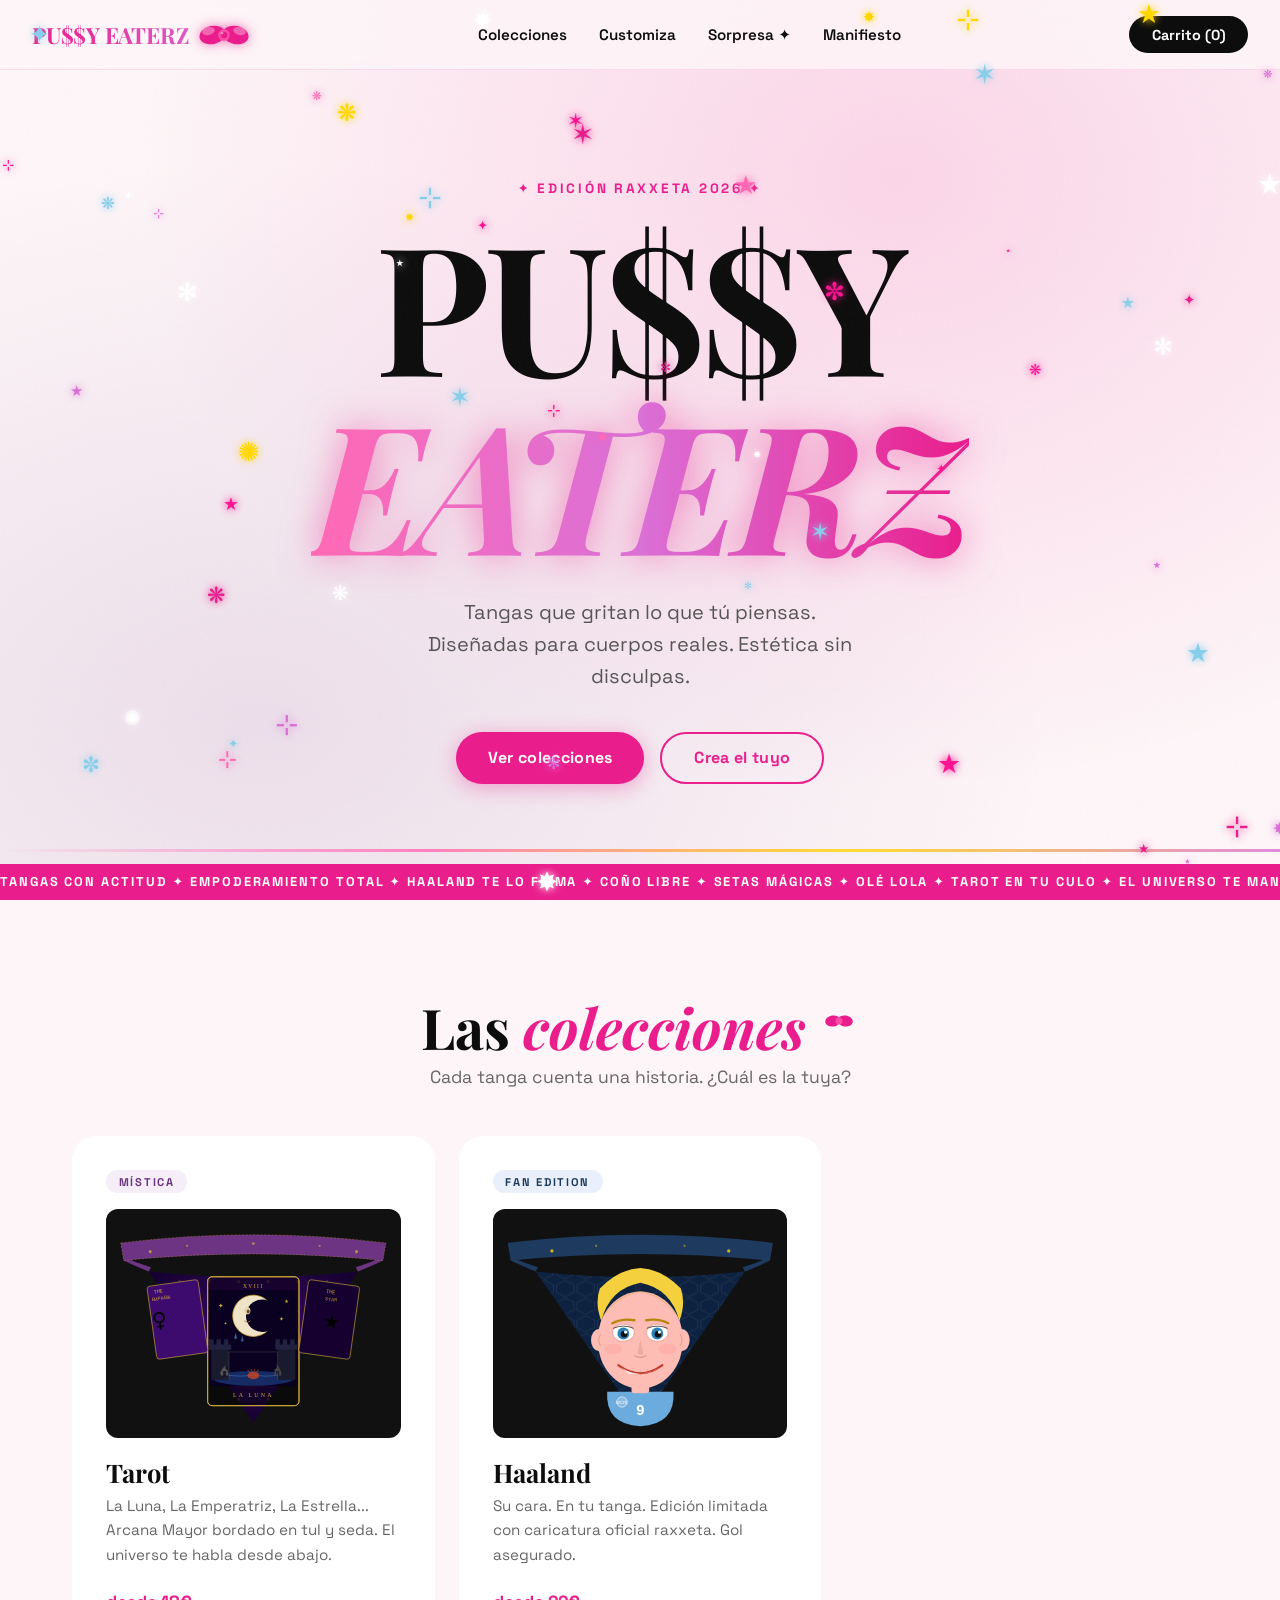
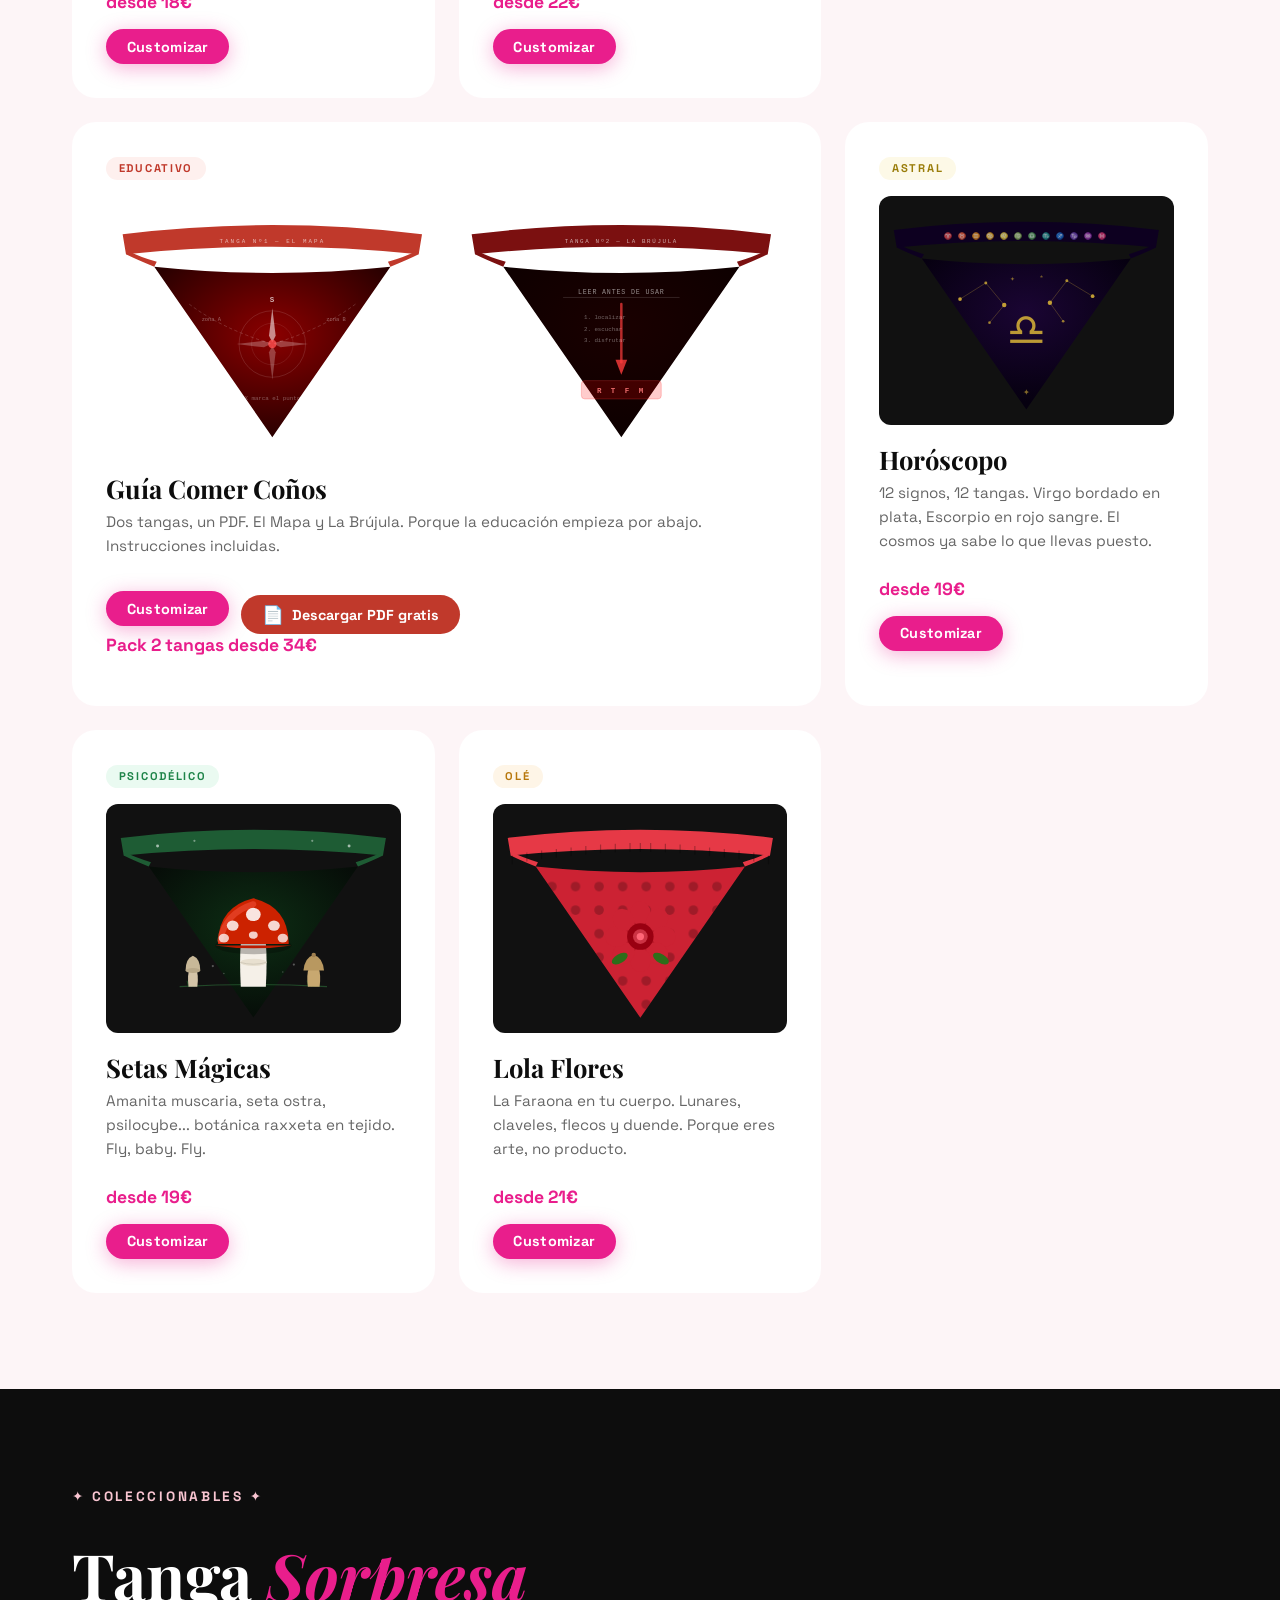
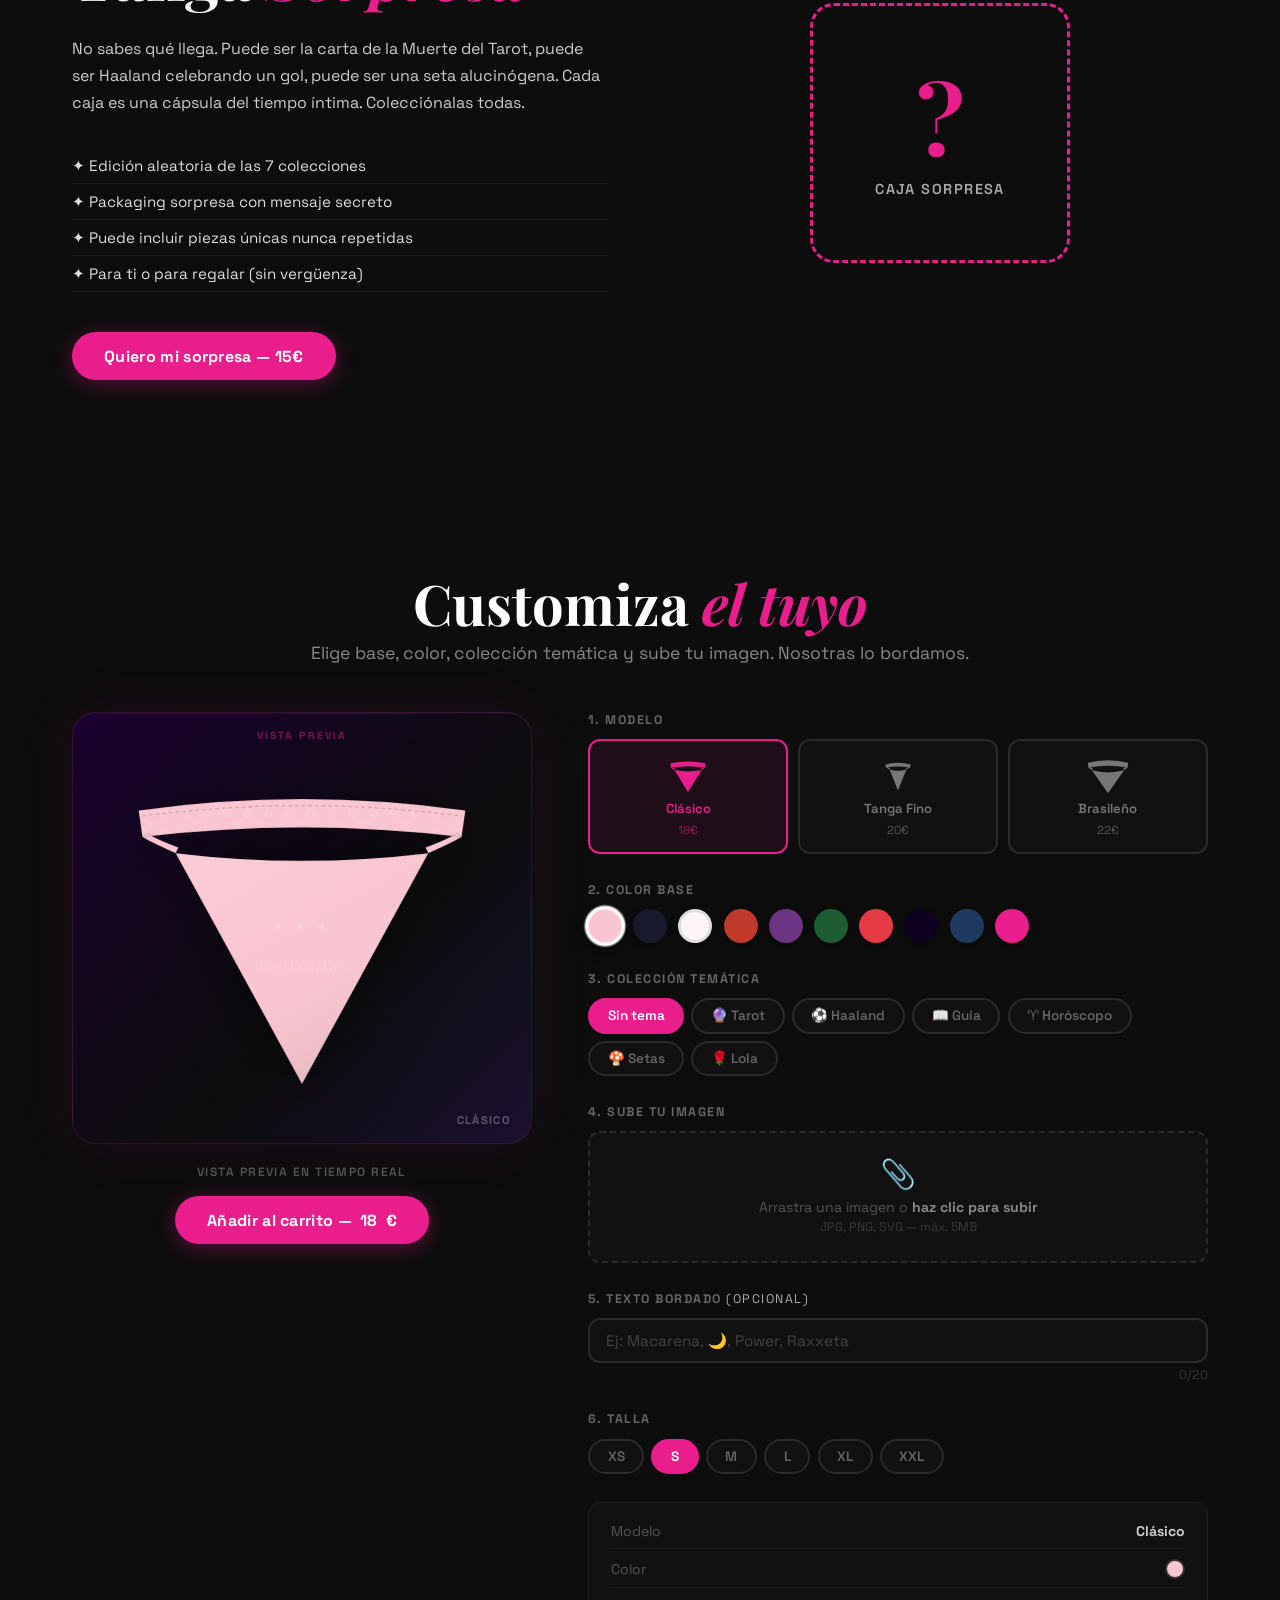
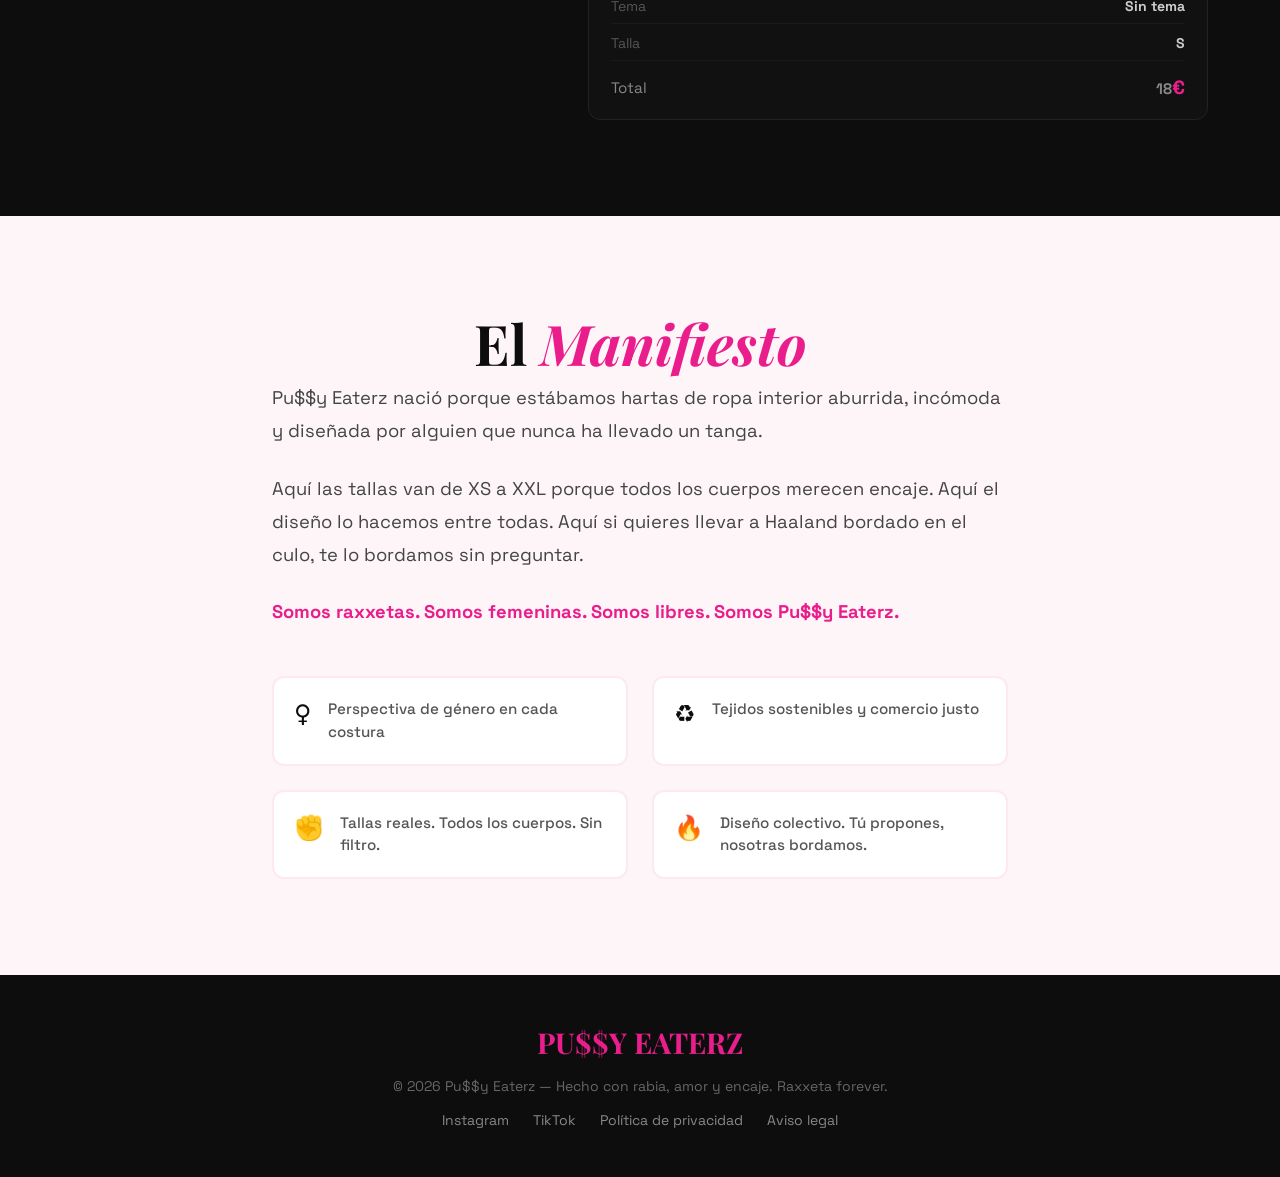
==== commit affd6da4: "feat: rave redesign — brilli brilli sparkles, HK bow, raxxeta, front-view tangas, Haaland face, Arca" ====
--- a/index.html
+++ b/index.html
@@ -13,7 +13,19 @@
 
   <!-- NAV -->
   <nav class="nav">
-    <a href="#" class="nav__logo">PU$$Y EATERZ</a>
+    <a href="#" class="nav__logo">
+      PU$$Y EATERZ
+      <!-- Hello Kitty bow SVG -->
+      <svg class="hk-bow" viewBox="0 0 80 50" xmlns="http://www.w3.org/2000/svg" aria-hidden="true">
+        <ellipse cx="22" cy="25" rx="20" ry="14" fill="#E91E8C" transform="rotate(-12,22,25)"/>
+        <ellipse cx="58" cy="25" rx="20" ry="14" fill="#E91E8C" transform="rotate(12,58,25)"/>
+        <ellipse cx="16" cy="19" rx="10" ry="6" fill="rgba(255,255,255,0.32)" transform="rotate(-12,16,19)"/>
+        <ellipse cx="64" cy="19" rx="10" ry="6" fill="rgba(255,255,255,0.32)" transform="rotate(12,64,19)"/>
+        <circle cx="40" cy="25" r="9" fill="#ff4da6"/>
+        <circle cx="40" cy="25" r="5" fill="#E91E8C"/>
+        <circle cx="37" cy="22" r="2" fill="rgba(255,255,255,0.5)"/>
+      </svg>
+    </a>
     <ul class="nav__links">
       <li><a href="#colecciones">Colecciones</a></li>
       <li><a href="#customizador">Customiza</a></li>
@@ -27,7 +39,7 @@
   <header class="hero">
     <div class="hero__noise"></div>
     <div class="hero__content">
-      <p class="hero__eyebrow">✦ Edición Canalla 2026 ✦</p>
+      <p class="hero__eyebrow">✦ Edición Raxxeta 2026 ✦</p>
       <h1 class="hero__title">PU$$Y<br><em>EATERZ</em></h1>
       <p class="hero__sub">Tangas que gritan lo que tú piensas.<br>Diseñadas para cuerpos reales. Estética sin disculpas.</p>
       <div class="hero__ctas">
@@ -35,10 +47,11 @@
         <a href="#customizador" class="btn btn--ghost">Crea el tuyo</a>
       </div>
     </div>
+    <div class="hero__glitter"></div>
     <div class="hero__marquee-wrap">
       <div class="marquee">
-        <span>TANGAS CON ACTITUD ✦ EMPODERAMIENTO TOTAL ✦ HAALAND TE LO FIRMA ✦ COÑO LIBRE ✦ SETAS MÁGICAS ✦ OLÉ LOLA ✦ TAROT EN TU CULO ✦ EL UNIVERSO TE MANDA BUENAS BRAGAS ✦ </span>
-        <span>TANGAS CON ACTITUD ✦ EMPODERAMIENTO TOTAL ✦ HAALAND TE LO FIRMA ✦ COÑO LIBRE ✦ SETAS MÁGICAS ✦ OLÉ LOLA ✦ TAROT EN TU CULO ✦ EL UNIVERSO TE MANDA BUENAS BRAGAS ✦ </span>
+        <span>TANGAS CON ACTITUD ✦ EMPODERAMIENTO TOTAL ✦ HAALAND TE LO FIRMA ✦ COÑO LIBRE ✦ SETAS MÁGICAS ✦ OLÉ LOLA ✦ TAROT EN TU CULO ✦ EL UNIVERSO TE MANDA BUENAS BRAGAS ✦ RAXXETA FOREVER ✦ </span>
+        <span>TANGAS CON ACTITUD ✦ EMPODERAMIENTO TOTAL ✦ HAALAND TE LO FIRMA ✦ COÑO LIBRE ✦ SETAS MÁGICAS ✦ OLÉ LOLA ✦ TAROT EN TU CULO ✦ EL UNIVERSO TE MANDA BUENAS BRAGAS ✦ RAXXETA FOREVER ✦ </span>
       </div>
     </div>
   </header>
@@ -46,136 +59,334 @@
   <!-- COLECCIONES -->
   <section class="colecciones" id="colecciones">
     <div class="container">
-      <h2 class="section-title">Las <em>colecciones</em></h2>
+      <h2 class="section-title">Las <em>colecciones</em>
+        <span class="bow-accent">
+          <svg viewBox="0 0 40 26" width="28" height="18" xmlns="http://www.w3.org/2000/svg" aria-hidden="true">
+            <ellipse cx="11" cy="13" rx="11" ry="8" fill="#E91E8C" transform="rotate(-10,11,13)"/>
+            <ellipse cx="29" cy="13" rx="11" ry="8" fill="#E91E8C" transform="rotate(10,29,13)"/>
+            <circle cx="20" cy="13" r="5" fill="#ff4da6"/>
+          </svg>
+        </span>
+      </h2>
       <p class="section-sub">Cada tanga cuenta una historia. ¿Cuál es la tuya?</p>
       <div class="colecciones__grid">
 
-        <!-- TAROT -->
+        <!-- ═══ TAROT — ARCANA MAYOR ═══ -->
         <article class="card card--tarot">
           <div class="card__badge">Mística</div>
           <div class="card__tanga">
-            <svg viewBox="0 0 400 300" xmlns="http://www.w3.org/2000/svg" class="tanga-card-svg">
+            <svg viewBox="0 0 400 310" xmlns="http://www.w3.org/2000/svg" class="tanga-card-svg">
               <defs>
-                <pattern id="lace-tarot" x="0" y="0" width="24" height="24" patternUnits="userSpaceOnUse">
-                  <circle cx="12" cy="12" r="4" fill="none" stroke="rgba(255,255,255,0.3)" stroke-width="1"/>
-                  <circle cx="0"  cy="0"  r="2" fill="none" stroke="rgba(255,255,255,0.2)" stroke-width=".7"/>
-                  <circle cx="24" cy="0"  r="2" fill="none" stroke="rgba(255,255,255,0.2)" stroke-width=".7"/>
-                  <circle cx="0"  cy="24" r="2" fill="none" stroke="rgba(255,255,255,0.2)" stroke-width=".7"/>
-                  <circle cx="24" cy="24" r="2" fill="none" stroke="rgba(255,255,255,0.2)" stroke-width=".7"/>
+                <pattern id="stars-tarot" x="0" y="0" width="40" height="40" patternUnits="userSpaceOnUse">
+                  <text x="20" y="22" text-anchor="middle" font-size="8" fill="rgba(212,175,55,0.3)">✦</text>
                 </pattern>
-                <clipPath id="clip-tarot">
-                  <path d="M 15,58 Q 200,38 385,58 L 378,88 Q 200,72 22,88 Z
-                           M 22,88 Q 62,172 174,256 L 190,250 Q 66,166 42,84 Z
-                           M 378,88 Q 338,172 226,256 L 210,250 Q 334,166 358,84 Z
-                           M 174,256 Q 200,288 226,256 Q 200,238 174,256 Z"/>
-                </clipPath>
+                <radialGradient id="tarot-bg" cx="50%" cy="40%" r="60%">
+                  <stop offset="0%" stop-color="#3d0a6e"/>
+                  <stop offset="100%" stop-color="#150030"/>
+                </radialGradient>
               </defs>
-              <!-- base -->
-              <path d="M 15,58 Q 200,38 385,58 L 378,88 Q 200,72 22,88 Z" fill="#6c3483"/>
-              <path d="M 22,88 Q 62,172 174,256 L 190,250 Q 66,166 42,84 Z" fill="#6c3483"/>
-              <path d="M 378,88 Q 338,172 226,256 L 210,250 Q 334,166 358,84 Z" fill="#6c3483"/>
-              <path d="M 174,256 Q 200,288 226,256 Q 200,238 174,256 Z" fill="#6c3483"/>
-              <!-- lace overlay on band -->
-              <path d="M 15,58 Q 200,38 385,58 L 378,88 Q 200,72 22,88 Z" fill="url(#lace-tarot)"/>
-              <!-- stars -->
-              <text x="200" y="165" text-anchor="middle" font-size="38" opacity=".9">☽</text>
-              <text x="120" y="148" text-anchor="middle" font-size="16" opacity=".6">✦</text>
-              <text x="280" y="148" text-anchor="middle" font-size="16" opacity=".6">✦</text>
-              <text x="200" y="260" text-anchor="middle" font-size="18" opacity=".85">★</text>
-              <!-- outline -->
-              <path d="M 15,58 Q 200,38 385,58 L 378,88 Q 200,72 22,88 Z M 22,88 Q 62,172 174,256 L 190,250 Q 66,166 42,84 Z M 378,88 Q 338,172 226,256 L 210,250 Q 334,166 358,84 Z M 174,256 Q 200,288 226,256 Q 200,238 174,256 Z" fill="none" stroke="rgba(255,255,255,0.15)" stroke-width="1.5"/>
+              <!-- Waistband -->
+              <path d="M 20,46 Q 200,24 380,46 L 376,70 Q 200,52 24,70 Z" fill="#6c3483"/>
+              <!-- Left strap -->
+              <path d="M 24,70 Q 36,76 58,85 L 61,79 Q 40,73 27,66 Z" fill="#6c3483"/>
+              <!-- Right strap -->
+              <path d="M 376,70 Q 364,76 342,85 L 339,79 Q 360,73 373,66 Z" fill="#6c3483"/>
+              <!-- Front panel — LA LUNA Arcana Major illustration -->
+              <path d="M 58,85 Q 200,100 342,85 L 200,290 Z" fill="url(#tarot-bg)"/>
+              <path d="M 58,85 Q 200,100 342,85 L 200,290 Z" fill="url(#stars-tarot)"/>
+              <!-- Lace on waistband -->
+              <path d="M 20,46 Q 200,24 380,46 L 376,70 Q 200,52 24,70 Z" fill="none" stroke="rgba(212,175,55,0.4)" stroke-width="1" stroke-dasharray="3 2"/>
+
+              <!-- ─── LA LUNA — Arcana Mayor ─── -->
+              <!-- Card frame inside panel -->
+              <rect x="138" y="92" width="124" height="175" rx="6" fill="rgba(0,0,0,0.4)" stroke="#d4af37" stroke-width="1.2"/>
+              <!-- Card title top -->
+              <text x="200" y="107" text-anchor="middle" font-family="serif" font-size="7.5" fill="#d4af37" letter-spacing="2">XVIII</text>
+              <!-- Night sky -->
+              <rect x="140" y="110" width="120" height="130" fill="#0a0020"/>
+              <!-- Moon face -->
+              <circle cx="200" cy="145" r="28" fill="#f0e4c8" stroke="#d4af37" stroke-width="1"/>
+              <!-- Moon profile face (crescent overlay) -->
+              <circle cx="212" cy="145" r="22" fill="#0a0020"/>
+              <!-- Moon face features on visible crescent -->
+              <ellipse cx="192" cy="138" rx="4" ry="5" fill="#e8d4b0"/>
+              <ellipse cx="193" cy="139" rx="2" ry="2.5" fill="#6a4a20"/>
+              <path d="M 188,152 Q 192,156 196,152" fill="none" stroke="#9a7a50" stroke-width="1.2"/>
+              <!-- Drops from moon -->
+              <path d="M 176,168 L 174,175 Q 176,178 178,175 Z" fill="#4488cc" opacity=".7"/>
+              <path d="M 185,172 L 183,179 Q 185,182 187,179 Z" fill="#4488cc" opacity=".6"/>
+              <!-- Stars around moon -->
+              <text x="152" y="135" font-size="9" fill="#d4af37">✦</text>
+              <text x="242" y="128" font-size="7" fill="#d4af37">★</text>
+              <text x="160" y="158" font-size="6" fill="#d4af37">✦</text>
+              <text x="235" y="152" font-size="8" fill="#d4af37">✦</text>
+              <!-- Water / pool at bottom -->
+              <ellipse cx="200" cy="230" rx="55" ry="10" fill="#1a3a7a" opacity=".75"/>
+              <path d="M 147,228 Q 165,224 183,227 Q 200,224 217,227 Q 235,224 253,228" fill="none" stroke="#5599dd" stroke-width=".8" opacity=".6"/>
+              <!-- Lobster/crayfish (simplified) -->
+              <ellipse cx="200" cy="226" rx="8" ry="5" fill="#cc4422" opacity=".8"/>
+              <path d="M 195,222 L 192,218 M 198,221 L 197,217 M 201,221 L 202,217 M 204,222 L 207,218" stroke="#cc4422" stroke-width="1.2" opacity=".7"/>
+              <!-- Left tower silhouette -->
+              <rect x="143" y="188" width="24" height="44" fill="#1a1a2e"/>
+              <rect x="140" y="184" width="30" height="7" fill="#222240"/>
+              <rect x="140" y="177" width="6" height="9" fill="#222240"/>
+              <rect x="150" y="177" width="6" height="9" fill="#222240"/>
+              <rect x="160" y="177" width="6" height="9" fill="#222240"/>
+              <!-- Right tower silhouette -->
+              <rect x="233" y="188" width="24" height="44" fill="#1a1a2e"/>
+              <rect x="230" y="184" width="30" height="7" fill="#222240"/>
+              <rect x="230" y="177" width="6" height="9" fill="#222240"/>
+              <rect x="240" y="177" width="6" height="9" fill="#222240"/>
+              <rect x="250" y="177" width="6" height="9" fill="#222240"/>
+              <!-- Path between towers -->
+              <path d="M 167,232 L 167,194 L 233,194 L 233,232" fill="none" stroke="#c8b89a" stroke-width=".8" opacity=".3"/>
+              <!-- Dog left -->
+              <path d="M 155,222 Q 158,215 163,212 Q 160,217 165,219 L 166,226 L 163,226 L 163,220 L 159,220 L 159,226 L 156,226 Z" fill="#555"/>
+              <!-- Wolf right -->
+              <path d="M 238,222 Q 235,213 231,210 Q 234,215 229,218 L 228,226 L 231,226 L 231,220 L 235,220 L 235,226 L 238,226 Z" fill="#444"/>
+              <!-- Card title bottom -->
+              <text x="200" y="255" text-anchor="middle" font-family="serif" font-size="8" fill="#d4af37" letter-spacing="3">LA LUNA</text>
+              <!-- Card outline -->
+              <rect x="138" y="92" width="124" height="175" rx="6" fill="none" stroke="#d4af37" stroke-width="1.2"/>
+
+              <!-- Mini cards peek at sides (other arcana) -->
+              <rect x="62" y="100" width="70" height="100" rx="4" fill="#3d0a6e" stroke="#d4af37" stroke-width=".8" transform="rotate(-8,97,150)"/>
+              <text x="65" y="115" font-size="7" fill="#d4af37" transform="rotate(-8,65,115)">THE</text>
+              <text x="62" y="125" font-size="6" fill="#d4af37" transform="rotate(-8,62,125)">EMPRESS</text>
+              <text x="74" y="160" text-anchor="middle" font-size="28" transform="rotate(-8,74,160)">♀</text>
+
+              <rect x="268" y="100" width="70" height="100" rx="4" fill="#150030" stroke="#d4af37" stroke-width=".8" transform="rotate(8,303,150)"/>
+              <text x="305" y="115" text-anchor="middle" font-size="7" fill="#d4af37" transform="rotate(8,305,115)">THE</text>
+              <text x="305" y="125" text-anchor="middle" font-size="6" fill="#d4af37" transform="rotate(8,305,125)">STAR</text>
+              <text x="305" y="162" text-anchor="middle" font-size="26" transform="rotate(8,305,162)">★</text>
+
+              <!-- Glitter dots on waistband -->
+              <circle cx="60" cy="58" r="2" fill="#d4af37" opacity=".8"/>
+              <circle cx="110" cy="50" r="1.5" fill="#d4af37" opacity=".6"/>
+              <circle cx="340" cy="58" r="2" fill="#d4af37" opacity=".8"/>
+              <circle cx="290" cy="50" r="1.5" fill="#d4af37" opacity=".6"/>
+              <circle cx="200" cy="47" r="1.8" fill="#d4af37" opacity=".7"/>
             </svg>
           </div>
           <h3>Tarot</h3>
-          <p>La Emperatriz, La Luna, La Torre... en tu ropa interior. El universo te lo dice con seda y encaje.</p>
+          <p>La Luna, La Emperatriz, La Estrella... Arcana Mayor bordado en tul y seda. El universo te habla desde abajo.</p>
           <span class="card__price">desde 18€</span>
           <button class="btn btn--small btn--primary" data-tema="tarot">Customizar</button>
         </article>
 
-        <!-- HAALAND -->
+        <!-- ═══ HAALAND — CARA ═══ -->
         <article class="card card--haaland">
           <div class="card__badge">Fan Edition</div>
           <div class="card__tanga">
-            <svg viewBox="0 0 400 300" xmlns="http://www.w3.org/2000/svg" class="tanga-card-svg">
+            <svg viewBox="0 0 400 310" xmlns="http://www.w3.org/2000/svg" class="tanga-card-svg">
               <defs>
-                <pattern id="hex-haaland" x="0" y="0" width="30" height="26" patternUnits="userSpaceOnUse">
-                  <polygon points="15,1 28,8 28,18 15,25 2,18 2,8" fill="none" stroke="rgba(255,255,255,0.2)" stroke-width="1"/>
+                <pattern id="hex-haaland" x="0" y="0" width="28" height="24" patternUnits="userSpaceOnUse">
+                  <polygon points="14,1 26,7 26,17 14,23 2,17 2,7" fill="none" stroke="rgba(255,255,255,0.12)" stroke-width=".8"/>
                 </pattern>
               </defs>
-              <path d="M 15,58 Q 200,38 385,58 L 378,88 Q 200,72 22,88 Z" fill="#1e3a5f"/>
-              <path d="M 22,88 Q 62,172 174,256 L 190,250 Q 66,166 42,84 Z" fill="#1e3a5f"/>
-              <path d="M 378,88 Q 338,172 226,256 L 210,250 Q 334,166 358,84 Z" fill="#1e3a5f"/>
-              <path d="M 174,256 Q 200,288 226,256 Q 200,238 174,256 Z" fill="#1e3a5f"/>
-              <!-- hex pattern -->
-              <path d="M 15,58 Q 200,38 385,58 L 378,88 Q 200,72 22,88 Z M 22,88 Q 62,172 174,256 L 190,250 Q 66,166 42,84 Z M 378,88 Q 338,172 226,256 L 210,250 Q 334,166 358,84 Z M 174,256 Q 200,288 226,256 Q 200,238 174,256 Z" fill="url(#hex-haaland)"/>
-              <!-- #9 -->
-              <text x="200" y="185" text-anchor="middle" font-family="Georgia,serif" font-size="72" font-weight="bold" fill="rgba(255,255,255,0.12)">9</text>
-              <text x="200" y="175" text-anchor="middle" font-family="Georgia,serif" font-size="52" font-weight="bold" fill="rgba(255,255,255,0.7)">9</text>
-              <text x="200" y="262" text-anchor="middle" font-size="16" fill="rgba(255,255,255,0.6)">⚽</text>
-              <path d="M 15,58 Q 200,38 385,58 L 378,88 Q 200,72 22,88 Z M 22,88 Q 62,172 174,256 L 190,250 Q 66,166 42,84 Z M 378,88 Q 338,172 226,256 L 210,250 Q 334,166 358,84 Z M 174,256 Q 200,288 226,256 Q 200,238 174,256 Z" fill="none" stroke="rgba(255,255,255,0.12)" stroke-width="1.5"/>
+              <!-- Waistband -->
+              <path d="M 20,46 Q 200,24 380,46 L 376,70 Q 200,52 24,70 Z" fill="#1e3a5f"/>
+              <!-- Left strap -->
+              <path d="M 24,70 Q 36,76 58,85 L 61,79 Q 40,73 27,66 Z" fill="#1e3a5f"/>
+              <!-- Right strap -->
+              <path d="M 376,70 Q 364,76 342,85 L 339,79 Q 360,73 373,66 Z" fill="#1e3a5f"/>
+              <!-- Panel background -->
+              <path d="M 58,85 Q 200,100 342,85 L 200,290 Z" fill="#0d2240"/>
+              <path d="M 58,85 Q 200,100 342,85 L 200,290 Z" fill="url(#hex-haaland)"/>
+
+              <!-- ─── HAALAND FACE caricature ─── -->
+              <!-- Jersey (behind face) -->
+              <path d="M 155,248 Q 152,292 200,295 Q 248,292 245,248 Z" fill="#6CABDD"/>
+              <text x="200" y="280" text-anchor="middle" font-family="Impact,Arial Black,sans-serif" font-size="20" font-weight="900" fill="white">9</text>
+              <!-- Neck -->
+              <rect x="188" y="228" width="24" height="22" rx="4" fill="#FDBCB4"/>
+              <!-- Head shape -->
+              <ellipse cx="200" cy="178" rx="58" ry="66" fill="#FDBCB4"/>
+              <!-- Hair — blonde undercut -->
+              <path d="M 147,152 Q 158,108 200,100 Q 242,108 253,152 Q 262,128 255,108 Q 230,82 200,80 Q 170,82 145,108 Q 138,128 147,152 Z" fill="#F4D03F"/>
+              <!-- Hair detail lines -->
+              <path d="M 150,145 Q 168,118 200,112" fill="none" stroke="#d4a030" stroke-width="1.5" opacity=".4"/>
+              <path d="M 250,145 Q 232,118 200,112" fill="none" stroke="#d4a030" stroke-width="1.5" opacity=".4"/>
+              <!-- Ear left -->
+              <ellipse cx="144" cy="178" rx="11" ry="15" fill="#FDBCB4"/>
+              <path d="M 146,170 Q 141,178 146,186" fill="none" stroke="#e89878" stroke-width="1.2"/>
+              <!-- Ear right -->
+              <ellipse cx="256" cy="178" rx="11" ry="15" fill="#FDBCB4"/>
+              <path d="M 254,170 Q 259,178 254,186" fill="none" stroke="#e89878" stroke-width="1.2"/>
+              <!-- Eyebrow left -->
+              <path d="M 162,155 Q 176,148 192,151" fill="none" stroke="#b8860b" stroke-width="3.2" stroke-linecap="round"/>
+              <!-- Eyebrow right -->
+              <path d="M 208,151 Q 224,148 238,155" fill="none" stroke="#b8860b" stroke-width="3.2" stroke-linecap="round"/>
+              <!-- Eye socket shadow left -->
+              <ellipse cx="177" cy="168" rx="16" ry="13" fill="rgba(0,0,0,0.05)"/>
+              <!-- Eye socket shadow right -->
+              <ellipse cx="223" cy="168" rx="16" ry="13" fill="rgba(0,0,0,0.05)"/>
+              <!-- Eye white left -->
+              <ellipse cx="177" cy="168" rx="14" ry="11" fill="white"/>
+              <!-- Eye white right -->
+              <ellipse cx="223" cy="168" rx="14" ry="11" fill="white"/>
+              <!-- Iris left (blue) -->
+              <circle cx="177" cy="169" r="8" fill="#2980B9"/>
+              <circle cx="223" cy="169" r="8" fill="#2980B9"/>
+              <!-- Pupil -->
+              <circle cx="178" cy="170" r="4.5" fill="#111"/>
+              <circle cx="224" cy="170" r="4.5" fill="#111"/>
+              <!-- Eye highlight -->
+              <circle cx="180" cy="167" r="2.2" fill="white"/>
+              <circle cx="226" cy="167" r="2.2" fill="white"/>
+              <!-- Eyelid line top -->
+              <path d="M 163,162 Q 177,156 191,162" fill="none" stroke="#444" stroke-width="1.2"/>
+              <path d="M 209,162 Q 223,156 237,162" fill="none" stroke="#444" stroke-width="1.2"/>
+              <!-- Nose -->
+              <path d="M 200,178 L 196,196 Q 200,200 204,196 Z" fill="rgba(220,150,130,0.45)"/>
+              <path d="M 192,199 Q 200,204 208,199" fill="none" stroke="#d08878" stroke-width="1.2"/>
+              <!-- Cheek flush -->
+              <ellipse cx="163" cy="190" rx="12" ry="7" fill="rgba(255,100,100,0.12)"/>
+              <ellipse cx="237" cy="190" rx="12" ry="7" fill="rgba(255,100,100,0.12)"/>
+              <!-- Big grin -->
+              <path d="M 170,212 Q 200,234 230,212" fill="none" stroke="#c0392b" stroke-width="2.8" stroke-linecap="round"/>
+              <!-- Teeth -->
+              <path d="M 174,215 Q 200,232 226,215 Q 215,224 185,224 Z" fill="white" opacity=".85"/>
+              <line x1="190" y1="216" x2="190" y2="224" stroke="rgba(0,0,0,0.12)" stroke-width=".8"/>
+              <line x1="200" y1="217" x2="200" y2="225" stroke="rgba(0,0,0,0.12)" stroke-width=".8"/>
+              <line x1="210" y1="216" x2="210" y2="224" stroke="rgba(0,0,0,0.12)" stroke-width=".8"/>
+
+              <!-- City badge on jersey -->
+              <circle cx="175" cy="262" r="7" fill="rgba(255,255,255,0.2)" stroke="white" stroke-width=".8"/>
+              <text x="175" y="265" text-anchor="middle" font-size="6" fill="white">MCFC</text>
+
+              <!-- Waistband glitter dots -->
+              <circle cx="80"  cy="57" r="2.2" fill="#ffd700" opacity=".8"/>
+              <circle cx="140" cy="50" r="1.5" fill="#ffd700" opacity=".5"/>
+              <circle cx="320" cy="57" r="2.2" fill="#ffd700" opacity=".8"/>
+              <circle cx="260" cy="50" r="1.5" fill="#ffd700" opacity=".5"/>
             </svg>
           </div>
           <h3>Haaland</h3>
-          <p>Para las que marcan tantos como él pero con más estilo. Edición limitada. Gol asegurado.</p>
+          <p>Su cara. En tu tanga. Edición limitada con caricatura oficial raxxeta. Gol asegurado.</p>
           <span class="card__price">desde 22€</span>
           <button class="btn btn--small btn--primary" data-tema="haaland">Customizar</button>
         </article>
 
-        <!-- GUÍA -->
+        <!-- ═══ GUÍA COMER COÑOS — 2 tangas + PDF ═══ -->
         <article class="card card--guia">
           <div class="card__badge">Educativo</div>
-          <div class="card__tanga">
-            <svg viewBox="0 0 400 300" xmlns="http://www.w3.org/2000/svg" class="tanga-card-svg">
-              <path d="M 15,58 Q 200,38 385,58 L 378,88 Q 200,72 22,88 Z" fill="#c0392b"/>
-              <path d="M 22,88 Q 62,172 174,256 L 190,250 Q 66,166 42,84 Z" fill="#c0392b"/>
-              <path d="M 378,88 Q 338,172 226,256 L 210,250 Q 334,166 358,84 Z" fill="#c0392b"/>
-              <path d="M 174,256 Q 200,288 226,256 Q 200,238 174,256 Z" fill="#c0392b"/>
-              <!-- text lines -->
-              <text x="200" y="68" text-anchor="middle" font-family="monospace" font-size="8" fill="rgba(255,255,255,0.5)">INSTRUCCIONES DE USO ✦</text>
-              <!-- arrow -->
-              <text x="200" y="155" text-anchor="middle" font-size="48" fill="rgba(255,255,255,0.8)">↓</text>
-              <text x="200" y="208" text-anchor="middle" font-family="monospace" font-size="9" fill="rgba(255,255,255,0.65)">RTFM</text>
-              <text x="200" y="262" text-anchor="middle" font-size="14" fill="rgba(255,255,255,0.75)">📖</text>
-              <path d="M 15,58 Q 200,38 385,58 L 378,88 Q 200,72 22,88 Z M 22,88 Q 62,172 174,256 L 190,250 Q 66,166 42,84 Z M 378,88 Q 338,172 226,256 L 210,250 Q 334,166 358,84 Z M 174,256 Q 200,288 226,256 Q 200,238 174,256 Z" fill="none" stroke="rgba(255,255,255,0.15)" stroke-width="1.5"/>
+          <div class="guia-tangas">
+            <!-- Tanga 1: El Mapa -->
+            <svg viewBox="0 0 400 310" xmlns="http://www.w3.org/2000/svg" class="tanga-card-svg">
+              <defs>
+                <radialGradient id="guia1-bg" cx="50%" cy="40%" r="60%">
+                  <stop offset="0%" stop-color="#8b0000"/>
+                  <stop offset="100%" stop-color="#2a0000"/>
+                </radialGradient>
+              </defs>
+              <path d="M 20,46 Q 200,24 380,46 L 376,70 Q 200,52 24,70 Z" fill="#c0392b"/>
+              <path d="M 24,70 Q 36,76 58,85 L 61,79 Q 40,73 27,66 Z" fill="#c0392b"/>
+              <path d="M 376,70 Q 364,76 342,85 L 339,79 Q 360,73 373,66 Z" fill="#c0392b"/>
+              <path d="M 58,85 Q 200,100 342,85 L 200,290 Z" fill="url(#guia1-bg)"/>
+              <!-- Label on waistband -->
+              <text x="200" y="57" text-anchor="middle" font-family="monospace" font-size="7" fill="rgba(255,255,255,0.65)" letter-spacing="2.5">TANGA Nº1 — EL MAPA</text>
+              <!-- Anatomical map illustration (suggestive but tasteful) -->
+              <!-- Compass rose center -->
+              <circle cx="200" cy="178" r="40" fill="none" stroke="rgba(255,255,255,0.15)" stroke-width="1"/>
+              <circle cx="200" cy="178" r="25" fill="none" stroke="rgba(255,255,255,0.1)" stroke-width="1"/>
+              <!-- Compass points -->
+              <polygon points="200,135 204,168 200,176 196,168" fill="rgba(255,255,255,0.55)"/>
+              <polygon points="200,221 204,188 200,180 196,188" fill="rgba(255,255,255,0.25)"/>
+              <polygon points="157,178 190,174 198,178 190,182" fill="rgba(255,255,255,0.25)"/>
+              <polygon points="243,178 210,174 202,178 210,182" fill="rgba(255,255,255,0.25)"/>
+              <!-- North marker -->
+              <text x="200" y="127" text-anchor="middle" font-family="monospace" font-size="9" font-weight="bold" fill="rgba(255,255,255,0.7)" letter-spacing="1">S</text>
+              <!-- Center dot -->
+              <circle cx="200" cy="178" r="5" fill="rgba(255,80,80,0.8)"/>
+              <!-- Dotted path lines -->
+              <path d="M 100,130 Q 140,160 200,178" fill="none" stroke="rgba(255,255,255,0.2)" stroke-width="1" stroke-dasharray="4 3"/>
+              <path d="M 300,130 Q 260,160 200,178" fill="none" stroke="rgba(255,255,255,0.2)" stroke-width="1" stroke-dasharray="4 3"/>
+              <!-- Region labels (cheeky) -->
+              <text x="115" y="150" font-family="monospace" font-size="6.5" fill="rgba(255,255,255,0.4)">zona A</text>
+              <text x="265" y="150" font-family="monospace" font-size="6.5" fill="rgba(255,255,255,0.4)">zona B</text>
+              <text x="200" y="245" text-anchor="middle" font-family="monospace" font-size="7" fill="rgba(255,255,255,0.35)">X marca el punto</text>
             </svg>
-          </div>
+
+            <!-- Tanga 2: La Brújula -->
+            <svg viewBox="0 0 400 310" xmlns="http://www.w3.org/2000/svg" class="tanga-card-svg">
+              <defs>
+                <radialGradient id="guia2-bg" cx="50%" cy="35%" r="65%">
+                  <stop offset="0%" stop-color="#1a0000"/>
+                  <stop offset="100%" stop-color="#0d0000"/>
+                </radialGradient>
+              </defs>
+              <path d="M 20,46 Q 200,24 380,46 L 376,70 Q 200,52 24,70 Z" fill="#7b1010"/>
+              <path d="M 24,70 Q 36,76 58,85 L 61,79 Q 40,73 27,66 Z" fill="#7b1010"/>
+              <path d="M 376,70 Q 364,76 342,85 L 339,79 Q 360,73 373,66 Z" fill="#7b1010"/>
+              <path d="M 58,85 Q 200,100 342,85 L 200,290 Z" fill="url(#guia2-bg)"/>
+              <!-- Label on waistband -->
+              <text x="200" y="57" text-anchor="middle" font-family="monospace" font-size="7" fill="rgba(255,255,255,0.65)" letter-spacing="2">TANGA Nº2 — LA BRÚJULA</text>
+              <!-- Manual text (instructional pastiche) -->
+              <text x="200" y="118" text-anchor="middle" font-family="monospace" font-size="8" fill="rgba(255,255,255,0.55)" letter-spacing="1">LEER ANTES DE USAR</text>
+              <line x1="130" y1="122" x2="270" y2="122" stroke="rgba(255,255,255,0.2)" stroke-width=".8"/>
+              <!-- Arrow pointing down -->
+              <path d="M 200,130 L 200,200" stroke="rgba(255,60,60,0.7)" stroke-width="3" stroke-linecap="round"/>
+              <polygon points="200,215 193,197 207,197" fill="rgba(255,60,60,0.8)"/>
+              <!-- Step labels -->
+              <text x="155" y="148" font-family="monospace" font-size="7" fill="rgba(255,255,255,0.4)">1. localizar</text>
+              <text x="155" y="162" font-family="monospace" font-size="7" fill="rgba(255,255,255,0.4)">2. escuchar</text>
+              <text x="155" y="176" font-family="monospace" font-size="7" fill="rgba(255,255,255,0.4)">3. disfrutar</text>
+              <!-- RTFM badge -->
+              <rect x="152" y="222" width="96" height="22" rx="4" fill="rgba(255,0,0,0.2)" stroke="rgba(255,60,60,0.4)" stroke-width=".8"/>
+              <text x="200" y="237" text-anchor="middle" font-family="monospace" font-size="9" font-weight="bold" fill="rgba(255,120,120,0.9)" letter-spacing="3">R T F M</text>
+            </svg>
+          </div>
+
           <h3>Guía Comer Coños</h3>
-          <p>Porque la educación empieza por abajo. Instrucciones ilustradas. Para llevar en el cuerpo y en la mente.</p>
-          <span class="card__price">desde 20€</span>
-          <button class="btn btn--small btn--primary" data-tema="guia">Customizar</button>
+          <p>Dos tangas, un PDF. El Mapa y La Brújula. Porque la educación empieza por abajo. Instrucciones incluidas.</p>
+          <div style="display:flex; gap:.75rem; flex-wrap:wrap; align-items:center; margin-top:1rem;">
+            <button class="btn btn--small btn--primary" data-tema="guia">Customizar</button>
+            <a href="#" class="guia-pdf" onclick="alert('PDF en preparación — disponible en el lanzamiento ✦'); return false;">
+              <span class="guia-pdf-icon">📄</span> Descargar PDF gratis
+            </a>
+          </div>
+          <span class="card__price">Pack 2 tangas desde 34€</span>
         </article>
 
-        <!-- HORÓSCOPO -->
+        <!-- ═══ HORÓSCOPO ═══ -->
         <article class="card card--horoscopo">
           <div class="card__badge">Astral</div>
           <div class="card__tanga">
-            <svg viewBox="0 0 400 300" xmlns="http://www.w3.org/2000/svg" class="tanga-card-svg">
+            <svg viewBox="0 0 400 310" xmlns="http://www.w3.org/2000/svg" class="tanga-card-svg">
               <defs>
-                <radialGradient id="grad-horo" cx="50%" cy="50%" r="60%">
+                <radialGradient id="horo-bg" cx="50%" cy="35%" r="60%">
                   <stop offset="0%" stop-color="#1a0533"/>
-                  <stop offset="100%" stop-color="#0d0020"/>
+                  <stop offset="100%" stop-color="#060010"/>
                 </radialGradient>
               </defs>
-              <path d="M 15,58 Q 200,38 385,58 L 378,88 Q 200,72 22,88 Z" fill="#0d0020"/>
-              <path d="M 22,88 Q 62,172 174,256 L 190,250 Q 66,166 42,84 Z" fill="#0d0020"/>
-              <path d="M 378,88 Q 338,172 226,256 L 210,250 Q 334,166 358,84 Z" fill="#0d0020"/>
-              <path d="M 174,256 Q 200,288 226,256 Q 200,238 174,256 Z" fill="#0d0020"/>
-              <!-- constellation dots -->
-              <circle cx="100" cy="130" r="2" fill="#d4af37" opacity=".8"/>
-              <circle cx="145" cy="110" r="1.5" fill="#d4af37" opacity=".7"/>
-              <circle cx="170" cy="140" r="2.5" fill="#d4af37" opacity=".9"/>
-              <line x1="100" y1="130" x2="145" y2="110" stroke="#d4af37" stroke-width=".7" opacity=".4"/>
-              <line x1="145" y1="110" x2="170" y2="140" stroke="#d4af37" stroke-width=".7" opacity=".4"/>
-              <circle cx="300" cy="125" r="2" fill="#d4af37" opacity=".8"/>
-              <circle cx="255" cy="108" r="1.5" fill="#d4af37" opacity=".7"/>
-              <circle cx="230" cy="138" r="2.5" fill="#d4af37" opacity=".9"/>
-              <line x1="300" y1="125" x2="255" y2="108" stroke="#d4af37" stroke-width=".7" opacity=".4"/>
-              <line x1="255" y1="108" x2="230" y2="138" stroke="#d4af37" stroke-width=".7" opacity=".4"/>
-              <!-- zodiac center -->
-              <text x="200" y="175" text-anchor="middle" font-size="40" fill="#d4af37" opacity=".9">♎</text>
-              <text x="200" y="64" text-anchor="middle" font-family="serif" font-size="9" fill="#d4af37" opacity=".6" letter-spacing="3">✦ ♈ ♉ ♊ ♋ ♌ ♍ ✦</text>
-              <text x="200" y="262" text-anchor="middle" font-size="12" fill="#d4af37" opacity=".7">✦</text>
-              <path d="M 15,58 Q 200,38 385,58 L 378,88 Q 200,72 22,88 Z M 22,88 Q 62,172 174,256 L 190,250 Q 66,166 42,84 Z M 378,88 Q 338,172 226,256 L 210,250 Q 334,166 358,84 Z M 174,256 Q 200,288 226,256 Q 200,238 174,256 Z" fill="none" stroke="rgba(212,175,55,0.2)" stroke-width="1.5"/>
+              <path d="M 20,46 Q 200,24 380,46 L 376,70 Q 200,52 24,70 Z" fill="#0d0020"/>
+              <path d="M 24,70 Q 36,76 58,85 L 61,79 Q 40,73 27,66 Z" fill="#0d0020"/>
+              <path d="M 376,70 Q 364,76 342,85 L 339,79 Q 360,73 373,66 Z" fill="#0d0020"/>
+              <path d="M 58,85 Q 200,100 342,85 L 200,290 Z" fill="url(#horo-bg)"/>
+              <!-- Zodiac band on waistband -->
+              <text x="200" y="57" text-anchor="middle" font-family="serif" font-size="8.5" fill="#d4af37" opacity=".7" letter-spacing="3">♈ ♉ ♊ ♋ ♌ ♍ ♎ ♏ ♐ ♑ ♒ ♓</text>
+              <!-- Constellation lines -->
+              <circle cx="110" cy="140" r="2.5" fill="#d4af37" opacity=".9"/>
+              <circle cx="145" cy="118" r="2"   fill="#d4af37" opacity=".8"/>
+              <circle cx="170" cy="148" r="3"   fill="#d4af37" opacity=".9"/>
+              <circle cx="150" cy="172" r="1.8" fill="#d4af37" opacity=".7"/>
+              <line x1="110" y1="140" x2="145" y2="118" stroke="#d4af37" stroke-width=".9" opacity=".4"/>
+              <line x1="145" y1="118" x2="170" y2="148" stroke="#d4af37" stroke-width=".9" opacity=".4"/>
+              <line x1="170" y1="148" x2="150" y2="172" stroke="#d4af37" stroke-width=".9" opacity=".4"/>
+              <circle cx="290" cy="136" r="2.5" fill="#d4af37" opacity=".9"/>
+              <circle cx="255" cy="115" r="2"   fill="#d4af37" opacity=".8"/>
+              <circle cx="232" cy="145" r="3"   fill="#d4af37" opacity=".9"/>
+              <circle cx="250" cy="170" r="1.8" fill="#d4af37" opacity=".7"/>
+              <line x1="290" y1="136" x2="255" y2="115" stroke="#d4af37" stroke-width=".9" opacity=".4"/>
+              <line x1="255" y1="115" x2="232" y2="145" stroke="#d4af37" stroke-width=".9" opacity=".4"/>
+              <line x1="232" y1="145" x2="250" y2="170" stroke="#d4af37" stroke-width=".9" opacity=".4"/>
+              <!-- Big zodiac symbol center -->
+              <text x="200" y="202" text-anchor="middle" font-size="60" fill="#d4af37" opacity=".88">♎</text>
+              <!-- Small floating stars -->
+              <text x="178" y="115" font-size="8"  fill="#d4af37" opacity=".6">✦</text>
+              <text x="218" y="112" font-size="6"  fill="#d4af37" opacity=".5">★</text>
+              <text x="200" y="270" text-anchor="middle" font-size="11" fill="#d4af37" opacity=".6">✦</text>
             </svg>
           </div>
           <h3>Horóscopo</h3>
@@ -184,75 +395,134 @@
           <button class="btn btn--small btn--primary" data-tema="horoscopo">Customizar</button>
         </article>
 
-        <!-- SETAS -->
+        <!-- ═══ SETAS MÁGICAS — Amanita muscaria ═══ -->
         <article class="card card--setas">
           <div class="card__badge">Psicodélico</div>
           <div class="card__tanga">
-            <svg viewBox="0 0 400 300" xmlns="http://www.w3.org/2000/svg" class="tanga-card-svg">
-              <path d="M 15,58 Q 200,38 385,58 L 378,88 Q 200,72 22,88 Z" fill="#1e5c34"/>
-              <path d="M 22,88 Q 62,172 174,256 L 190,250 Q 66,166 42,84 Z" fill="#1e5c34"/>
-              <path d="M 378,88 Q 338,172 226,256 L 210,250 Q 334,166 358,84 Z" fill="#1e5c34"/>
-              <path d="M 174,256 Q 200,288 226,256 Q 200,238 174,256 Z" fill="#1e5c34"/>
-              <!-- polka dots like amanita -->
-              <circle cx="80"  cy="120" r="5" fill="rgba(255,255,255,0.35)"/>
-              <circle cx="130" cy="105" r="4" fill="rgba(255,255,255,0.3)"/>
-              <circle cx="110" cy="150" r="3" fill="rgba(255,255,255,0.25)"/>
-              <circle cx="290" cy="118" r="5" fill="rgba(255,255,255,0.35)"/>
-              <circle cx="248" cy="108" r="4" fill="rgba(255,255,255,0.3)"/>
-              <circle cx="310" cy="155" r="3" fill="rgba(255,255,255,0.25)"/>
-              <!-- mushroom center -->
-              <ellipse cx="200" cy="150" rx="28" ry="18" fill="#e74c3c" opacity=".85"/>
-              <circle cx="191" cy="144" r="4.5" fill="rgba(255,255,255,0.6)"/>
-              <circle cx="208" cy="141" r="3" fill="rgba(255,255,255,0.5)"/>
-              <circle cx="200" cy="154" r="3.5" fill="rgba(255,255,255,0.5)"/>
-              <rect x="195" y="168" width="10" height="22" rx="3" fill="#c8a97e" opacity=".9"/>
-              <text x="200" y="263" text-anchor="middle" font-size="14" fill="rgba(255,255,255,0.7)">🍄</text>
-              <path d="M 15,58 Q 200,38 385,58 L 378,88 Q 200,72 22,88 Z M 22,88 Q 62,172 174,256 L 190,250 Q 66,166 42,84 Z M 378,88 Q 338,172 226,256 L 210,250 Q 334,166 358,84 Z M 174,256 Q 200,288 226,256 Q 200,238 174,256 Z" fill="none" stroke="rgba(255,255,255,0.12)" stroke-width="1.5"/>
+            <svg viewBox="0 0 400 310" xmlns="http://www.w3.org/2000/svg" class="tanga-card-svg">
+              <defs>
+                <radialGradient id="setas-bg" cx="50%" cy="40%" r="60%">
+                  <stop offset="0%" stop-color="#0d2e14"/>
+                  <stop offset="100%" stop-color="#060d08"/>
+                </radialGradient>
+              </defs>
+              <path d="M 20,46 Q 200,24 380,46 L 376,70 Q 200,52 24,70 Z" fill="#1e5c34"/>
+              <path d="M 24,70 Q 36,76 58,85 L 61,79 Q 40,73 27,66 Z" fill="#1e5c34"/>
+              <path d="M 376,70 Q 364,76 342,85 L 339,79 Q 360,73 373,66 Z" fill="#1e5c34"/>
+              <path d="M 58,85 Q 200,100 342,85 L 200,290 Z" fill="url(#setas-bg)"/>
+
+              <!-- ─── AMANITA MUSCARIA illustration ─── -->
+              <!-- Ground line -->
+              <path d="M 100,248 Q 200,242 300,248" fill="none" stroke="#2d6e3a" stroke-width="1.5" opacity=".6"/>
+              <!-- Grass tufts -->
+              <path d="M 112,248 L 110,240 M 116,248 L 115,238 M 120,248 L 118,241" stroke="#2d8a3a" stroke-width="1.2" opacity=".5"/>
+              <path d="M 275,248 L 273,240 M 279,248 L 279,237 M 284,248 L 282,241" stroke="#2d8a3a" stroke-width="1.2" opacity=".5"/>
+
+              <!-- BIG CENTER MUSHROOM — Amanita muscaria -->
+              <!-- Stem -->
+              <path d="M 183,248 Q 181,210 183,190 Q 186,185 200,185 Q 214,185 217,190 Q 219,210 217,248 Z" fill="#f5f0e8"/>
+              <!-- Stem ring (annulus) -->
+              <ellipse cx="200" cy="215" rx="18" ry="5" fill="#e8e0d0"/>
+              <path d="M 182,215 Q 200,220 218,215" fill="none" stroke="#c8c0b0" stroke-width="1"/>
+              <!-- Cap shadow -->
+              <ellipse cx="200" cy="192" rx="52" ry="12" fill="rgba(0,0,0,0.25)"/>
+              <!-- Cap (red) -->
+              <path d="M 152,190 Q 152,140 200,128 Q 248,140 248,190 Z" fill="#cc2200"/>
+              <!-- Cap highlight gradient effect -->
+              <path d="M 155,185 Q 162,148 200,136" fill="none" stroke="rgba(255,100,80,0.4)" stroke-width="8" stroke-linecap="round"/>
+              <!-- Cap rim -->
+              <path d="M 148,192 Q 200,200 252,192" fill="#bb1a00" stroke="none"/>
+              <!-- White spots (verrucae) -->
+              <ellipse cx="200" cy="150" rx="10" ry="9" fill="rgba(255,255,255,0.88)"/>
+              <ellipse cx="172" cy="165" rx="8"  ry="7" fill="rgba(255,255,255,0.82)"/>
+              <ellipse cx="228" cy="165" rx="8"  ry="7" fill="rgba(255,255,255,0.82)"/>
+              <ellipse cx="160" cy="182" rx="7"  ry="6" fill="rgba(255,255,255,0.75)"/>
+              <ellipse cx="240" cy="182" rx="7"  ry="6" fill="rgba(255,255,255,0.75)"/>
+              <ellipse cx="200" cy="178" rx="6"  ry="5" fill="rgba(255,255,255,0.78)"/>
+
+              <!-- Small mushroom LEFT (oyster) -->
+              <path d="M 112,248 Q 110,230 114,224 Q 118,220 122,224 Q 126,230 124,248 Z" fill="#d4c4a8"/>
+              <path d="M 108,226 Q 108,210 118,206 Q 128,210 128,226 Z" fill="#c8b898"/>
+              <ellipse cx="118" cy="226" rx="10" ry="3.5" fill="#b8a888"/>
+
+              <!-- Small mushroom RIGHT (psilocybe) -->
+              <path d="M 274,248 Q 272,232 275,224 Q 278,220 282,220 Q 286,220 289,224 Q 292,232 290,248 Z" fill="#c8a870"/>
+              <path d="M 268,226 Q 270,208 282,205 Q 294,208 296,226 Z" fill="#b89860"/>
+              <!-- Nipple -->
+              <circle cx="282" cy="205" r="3" fill="#a08050"/>
+
+              <!-- Spore dots -->
+              <circle cx="145" cy="220" r="1.5" fill="rgba(255,255,255,0.3)"/>
+              <circle cx="160" cy="230" r="1"   fill="rgba(255,255,255,0.25)"/>
+              <circle cx="255" cy="218" r="1.5" fill="rgba(255,255,255,0.3)"/>
+              <circle cx="240" cy="228" r="1"   fill="rgba(255,255,255,0.25)"/>
+
+              <!-- Glitter on waistband -->
+              <circle cx="70"  cy="57" r="2" fill="rgba(255,255,255,0.6)"/>
+              <circle cx="120" cy="50" r="1.5" fill="rgba(255,255,255,0.4)"/>
+              <circle cx="330" cy="57" r="2" fill="rgba(255,255,255,0.6)"/>
+              <circle cx="280" cy="50" r="1.5" fill="rgba(255,255,255,0.4)"/>
             </svg>
           </div>
           <h3>Setas Mágicas</h3>
-          <p>Amanita muscaria, seta ostra, trufa negra... botánica y picardía en un solo tejido. Fly, baby.</p>
+          <p>Amanita muscaria, seta ostra, psilocybe... botánica raxxeta en tejido. Fly, baby. Fly.</p>
           <span class="card__price">desde 19€</span>
           <button class="btn btn--small btn--primary" data-tema="setas">Customizar</button>
         </article>
 
-        <!-- LOLA FLORES -->
+        <!-- ═══ LOLA FLORES ═══ -->
         <article class="card card--lola">
           <div class="card__badge">Olé</div>
           <div class="card__tanga">
-            <svg viewBox="0 0 400 300" xmlns="http://www.w3.org/2000/svg" class="tanga-card-svg">
+            <svg viewBox="0 0 400 310" xmlns="http://www.w3.org/2000/svg" class="tanga-card-svg">
               <defs>
-                <pattern id="lunares" x="0" y="0" width="28" height="28" patternUnits="userSpaceOnUse">
-                  <circle cx="14" cy="14" r="5" fill="rgba(0,0,0,0.25)"/>
+                <pattern id="lunares-lola" x="0" y="0" width="32" height="32" patternUnits="userSpaceOnUse">
+                  <circle cx="16" cy="16" r="6.5" fill="rgba(0,0,0,0.22)"/>
                 </pattern>
               </defs>
-              <path d="M 15,58 Q 200,38 385,58 L 378,88 Q 200,72 22,88 Z" fill="#e63946"/>
-              <path d="M 22,88 Q 62,172 174,256 L 190,250 Q 66,166 42,84 Z" fill="#e63946"/>
-              <path d="M 378,88 Q 338,172 226,256 L 210,250 Q 334,166 358,84 Z" fill="#e63946"/>
-              <path d="M 174,256 Q 200,288 226,256 Q 200,238 174,256 Z" fill="#e63946"/>
-              <!-- lunares -->
-              <path d="M 15,58 Q 200,38 385,58 L 378,88 Q 200,72 22,88 Z M 22,88 Q 62,172 174,256 L 190,250 Q 66,166 42,84 Z M 378,88 Q 338,172 226,256 L 210,250 Q 334,166 358,84 Z M 174,256 Q 200,288 226,256 Q 200,238 174,256 Z" fill="url(#lunares)"/>
-              <!-- rose center -->
-              <text x="200" y="175" text-anchor="middle" font-size="42">🌹</text>
-              <!-- mantilla fringe on band -->
-              <line x1="30" y1="88" x2="30" y2="100" stroke="rgba(0,0,0,0.3)" stroke-width="1.5"/>
-              <line x1="52" y1="84" x2="52" y2="96" stroke="rgba(0,0,0,0.3)" stroke-width="1.5"/>
-              <line x1="74" y1="81" x2="74" y2="93" stroke="rgba(0,0,0,0.3)" stroke-width="1.5"/>
-              <line x1="96" y1="79" x2="96" y2="91" stroke="rgba(0,0,0,0.3)" stroke-width="1.5"/>
-              <line x1="118" y1="77" x2="118" y2="89" stroke="rgba(0,0,0,0.3)" stroke-width="1.5"/>
-              <line x1="140" y1="75" x2="140" y2="87" stroke="rgba(0,0,0,0.3)" stroke-width="1.5"/>
-              <line x1="162" y1="74" x2="162" y2="86" stroke="rgba(0,0,0,0.3)" stroke-width="1.5"/>
-              <line x1="184" y1="73" x2="184" y2="85" stroke="rgba(0,0,0,0.3)" stroke-width="1.5"/>
-              <line x1="200" y1="73" x2="200" y2="85" stroke="rgba(0,0,0,0.3)" stroke-width="1.5"/>
-              <line x1="216" y1="73" x2="216" y2="85" stroke="rgba(0,0,0,0.3)" stroke-width="1.5"/>
-              <line x1="238" y1="74" x2="238" y2="86" stroke="rgba(0,0,0,0.3)" stroke-width="1.5"/>
-              <line x1="260" y1="75" x2="260" y2="87" stroke="rgba(0,0,0,0.3)" stroke-width="1.5"/>
-              <line x1="282" y1="77" x2="282" y2="89" stroke="rgba(0,0,0,0.3)" stroke-width="1.5"/>
-              <line x1="304" y1="79" x2="304" y2="91" stroke="rgba(0,0,0,0.3)" stroke-width="1.5"/>
-              <line x1="326" y1="81" x2="326" y2="93" stroke="rgba(0,0,0,0.3)" stroke-width="1.5"/>
-              <line x1="348" y1="84" x2="348" y2="96" stroke="rgba(0,0,0,0.3)" stroke-width="1.5"/>
-              <line x1="370" y1="88" x2="370" y2="100" stroke="rgba(0,0,0,0.3)" stroke-width="1.5"/>
-              <path d="M 15,58 Q 200,38 385,58 L 378,88 Q 200,72 22,88 Z M 22,88 Q 62,172 174,256 L 190,250 Q 66,166 42,84 Z M 378,88 Q 338,172 226,256 L 210,250 Q 334,166 358,84 Z M 174,256 Q 200,288 226,256 Q 200,238 174,256 Z" fill="none" stroke="rgba(0,0,0,0.15)" stroke-width="1.5"/>
+              <path d="M 20,46 Q 200,24 380,46 L 376,70 Q 200,52 24,70 Z" fill="#e63946"/>
+              <path d="M 24,70 Q 36,76 58,85 L 61,79 Q 40,73 27,66 Z" fill="#e63946"/>
+              <path d="M 376,70 Q 364,76 342,85 L 339,79 Q 360,73 373,66 Z" fill="#e63946"/>
+              <path d="M 58,85 Q 200,100 342,85 L 200,290 Z" fill="#cc2233"/>
+              <path d="M 58,85 Q 200,100 342,85 L 200,290 Z" fill="url(#lunares-lola)"/>
+              <!-- Mantilla fringe on waistband bottom -->
+              <line x1="26"  y1="70" x2="26"  y2="82" stroke="rgba(0,0,0,0.28)" stroke-width="1.6"/>
+              <line x1="46"  y1="66" x2="46"  y2="78" stroke="rgba(0,0,0,0.28)" stroke-width="1.6"/>
+              <line x1="66"  y1="63" x2="66"  y2="75" stroke="rgba(0,0,0,0.28)" stroke-width="1.6"/>
+              <line x1="86"  y1="61" x2="86"  y2="73" stroke="rgba(0,0,0,0.28)" stroke-width="1.6"/>
+              <line x1="106" y1="59" x2="106" y2="71" stroke="rgba(0,0,0,0.28)" stroke-width="1.6"/>
+              <line x1="126" y1="57" x2="126" y2="69" stroke="rgba(0,0,0,0.28)" stroke-width="1.6"/>
+              <line x1="146" y1="55" x2="146" y2="67" stroke="rgba(0,0,0,0.28)" stroke-width="1.6"/>
+              <line x1="166" y1="54" x2="166" y2="66" stroke="rgba(0,0,0,0.28)" stroke-width="1.6"/>
+              <line x1="186" y1="53" x2="186" y2="65" stroke="rgba(0,0,0,0.28)" stroke-width="1.6"/>
+              <line x1="200" y1="53" x2="200" y2="65" stroke="rgba(0,0,0,0.28)" stroke-width="1.6"/>
+              <line x1="214" y1="53" x2="214" y2="65" stroke="rgba(0,0,0,0.28)" stroke-width="1.6"/>
+              <line x1="234" y1="54" x2="234" y2="66" stroke="rgba(0,0,0,0.28)" stroke-width="1.6"/>
+              <line x1="254" y1="55" x2="254" y2="67" stroke="rgba(0,0,0,0.28)" stroke-width="1.6"/>
+              <line x1="274" y1="57" x2="274" y2="69" stroke="rgba(0,0,0,0.28)" stroke-width="1.6"/>
+              <line x1="294" y1="59" x2="294" y2="71" stroke="rgba(0,0,0,0.28)" stroke-width="1.6"/>
+              <line x1="314" y1="61" x2="314" y2="73" stroke="rgba(0,0,0,0.28)" stroke-width="1.6"/>
+              <line x1="334" y1="63" x2="334" y2="75" stroke="rgba(0,0,0,0.28)" stroke-width="1.6"/>
+              <line x1="354" y1="66" x2="354" y2="78" stroke="rgba(0,0,0,0.28)" stroke-width="1.6"/>
+              <line x1="374" y1="70" x2="374" y2="82" stroke="rgba(0,0,0,0.28)" stroke-width="1.6"/>
+              <!-- Rose center -->
+              <!-- Petals outer ring -->
+              <circle cx="200" cy="180" r="36" fill="#aa1122" opacity=".6"/>
+              <ellipse cx="200" cy="148" rx="14" ry="16" fill="#cc2233" transform="rotate(0,200,180)"/>
+              <ellipse cx="200" cy="148" rx="14" ry="16" fill="#cc2233" transform="rotate(45,200,180)"/>
+              <ellipse cx="200" cy="148" rx="14" ry="16" fill="#cc2233" transform="rotate(90,200,180)"/>
+              <ellipse cx="200" cy="148" rx="14" ry="16" fill="#cc2233" transform="rotate(135,200,180)"/>
+              <ellipse cx="200" cy="148" rx="14" ry="16" fill="#cc2233" transform="rotate(180,200,180)"/>
+              <ellipse cx="200" cy="148" rx="14" ry="16" fill="#cc2233" transform="rotate(225,200,180)"/>
+              <ellipse cx="200" cy="148" rx="14" ry="16" fill="#cc2233" transform="rotate(270,200,180)"/>
+              <ellipse cx="200" cy="148" rx="14" ry="16" fill="#cc2233" transform="rotate(315,200,180)"/>
+              <!-- Center of rose -->
+              <circle cx="200" cy="180" r="18" fill="#990011"/>
+              <circle cx="200" cy="180" r="10" fill="#cc3344"/>
+              <circle cx="200" cy="180" r="5"  fill="#ff6677"/>
+              <!-- Leaves -->
+              <ellipse cx="172" cy="210" rx="12" ry="6" fill="#2d6e1a" transform="rotate(-30,172,210)"/>
+              <ellipse cx="228" cy="210" rx="12" ry="6" fill="#2d6e1a" transform="rotate(30,228,210)"/>
             </svg>
           </div>
           <h3>Lola Flores</h3>
@@ -301,116 +571,65 @@
         <div class="custom__preview">
           <div class="custom__stage">
             <div class="custom__stage-label">VISTA PREVIA</div>
-            <svg id="tangaSVG" viewBox="0 0 400 300" xmlns="http://www.w3.org/2000/svg" xmlns:xlink="http://www.w3.org/1999/xlink">
+            <svg id="tangaSVG" viewBox="0 0 400 360" xmlns="http://www.w3.org/2000/svg" xmlns:xlink="http://www.w3.org/1999/xlink">
               <defs>
-                <!-- Lace pattern waistband -->
                 <pattern id="laceWB" x="0" y="0" width="22" height="22" patternUnits="userSpaceOnUse">
                   <circle cx="11" cy="11" r="3.5" fill="none" stroke="rgba(255,255,255,0.28)" stroke-width=".9"/>
                   <circle cx="0"  cy="0"  r="1.8" fill="none" stroke="rgba(255,255,255,0.18)" stroke-width=".6"/>
                   <circle cx="22" cy="0"  r="1.8" fill="none" stroke="rgba(255,255,255,0.18)" stroke-width=".6"/>
                   <circle cx="0"  cy="22" r="1.8" fill="none" stroke="rgba(255,255,255,0.18)" stroke-width=".6"/>
                   <circle cx="22" cy="22" r="1.8" fill="none" stroke="rgba(255,255,255,0.18)" stroke-width=".6"/>
-                  <line x1="0" y1="11" x2="22" y2="11" stroke="rgba(255,255,255,0.07)" stroke-width=".4"/>
-                  <line x1="11" y1="0" x2="11" y2="22" stroke="rgba(255,255,255,0.07)" stroke-width=".4"/>
                 </pattern>
-
-                <!-- Fabric texture - subtle noise -->
-                <filter id="fabric">
-                  <feTurbulence type="fractalNoise" baseFrequency="0.65" numOctaves="3" stitchTiles="stitch" result="noise"/>
-                  <feColorMatrix type="saturate" values="0" in="noise" result="grayNoise"/>
-                  <feBlend in="SourceGraphic" in2="grayNoise" mode="multiply" result="blended"/>
-                  <feComposite in="blended" in2="SourceGraphic" operator="in"/>
-                </filter>
-
-                <!-- Highlight gradient -->
-                <linearGradient id="shineGrad" x1="0%" y1="0%" x2="100%" y2="100%">
-                  <stop offset="0%"   stop-color="rgba(255,255,255,0.18)"/>
+                <linearGradient id="panelShine" x1="0%" y1="0%" x2="60%" y2="100%">
+                  <stop offset="0%"   stop-color="rgba(255,255,255,0.12)"/>
                   <stop offset="50%"  stop-color="rgba(255,255,255,0)"/>
-                  <stop offset="100%" stop-color="rgba(0,0,0,0.1)"/>
+                  <stop offset="100%" stop-color="rgba(0,0,0,0.08)"/>
                 </linearGradient>
-
-                <!-- Clip paths for the three models -->
-                <clipPath id="clipClasico">
-                  <path d="M 15,58 Q 200,38 385,58 L 378,88 Q 200,72 22,88 Z
-                           M 22,88 Q 62,172 174,256 L 190,250 Q 66,166 42,84 Z
-                           M 378,88 Q 338,172 226,256 L 210,250 Q 334,166 358,84 Z
-                           M 174,256 Q 200,288 226,256 Q 200,238 174,256 Z"/>
-                </clipPath>
-                <clipPath id="clipFino">
-                  <path d="M 60,62 Q 200,46 340,62 L 335,86 Q 200,72 65,86 Z
-                           M 65,86 Q 90,168 183,252 L 192,246 Q 72,162 80,84 Z
-                           M 335,86 Q 310,168 217,252 L 208,246 Q 328,162 320,84 Z
-                           M 183,252 Q 200,280 217,252 Q 200,240 183,252 Z"/>
-                </clipPath>
-                <clipPath id="clipBrasileno">
-                  <path d="M 5,55 Q 200,30 395,55 L 390,92 Q 200,70 10,92 Z
-                           M 10,92 Q 40,180 158,262 L 180,254 Q 56,172 30,88 Z
-                           M 390,92 Q 360,180 242,262 L 220,254 Q 344,172 370,88 Z
-                           M 158,262 Q 200,300 242,262 Q 200,240 158,262 Z"/>
-                </clipPath>
-
-                <!-- User image clip (clasico default) -->
                 <clipPath id="clipUserImg">
-                  <path id="userImgClipPath" d="M 15,58 Q 200,38 385,58 L 378,88 Q 200,72 22,88 Z M 22,88 Q 62,172 174,256 L 190,250 Q 66,166 42,84 Z M 378,88 Q 338,172 226,256 L 210,250 Q 334,166 358,84 Z M 174,256 Q 200,288 226,256 Q 200,238 174,256 Z"/>
+                  <path id="userImgClipPath" d="M 28,52 Q 200,28 372,52 L 368,80 Q 200,60 32,80 Z M 32,80 Q 44,87 67,97 L 70,91 Q 48,83 37,76 Z M 368,80 Q 356,87 333,97 L 330,91 Q 352,83 363,76 Z M 67,97 Q 200,113 333,97 L 200,340 Z"/>
                 </clipPath>
               </defs>
 
-              <!-- ====== TANGA BODY ====== -->
               <!-- Waistband -->
-              <path id="svgWaistband" class="tanga-part" d="M 15,58 Q 200,38 385,58 L 378,88 Q 200,72 22,88 Z" fill="#F9C5D1"/>
+              <path id="svgWaistband" d="M 28,52 Q 200,28 372,52 L 368,80 Q 200,60 32,80 Z" fill="#F9C5D1"/>
               <!-- Left strap -->
-              <path id="svgLeftStrap" class="tanga-part" d="M 22,88 Q 62,172 174,256 L 190,250 Q 66,166 42,84 Z" fill="#F9C5D1"/>
+              <path id="svgLeftStrap" d="M 32,80 Q 44,87 67,97 L 70,91 Q 48,83 37,76 Z" fill="#F9C5D1"/>
               <!-- Right strap -->
-              <path id="svgRightStrap" class="tanga-part" d="M 378,88 Q 338,172 226,256 L 210,250 Q 334,166 358,84 Z" fill="#F9C5D1"/>
-              <!-- Front panel -->
-              <path id="svgPanel" class="tanga-part" d="M 174,256 Q 200,288 226,256 Q 200,238 174,256 Z" fill="#F9C5D1"/>
-
-              <!-- Lace overlay on waistband only -->
-              <path id="svgLaceWB" d="M 15,58 Q 200,38 385,58 L 378,88 Q 200,72 22,88 Z" fill="url(#laceWB)"/>
-
-              <!-- Shine highlight -->
-              <path id="svgShineL" d="M 22,88 Q 62,172 174,256 L 190,250 Q 66,166 42,84 Z" fill="url(#shineGrad)" opacity=".5"/>
-              <path id="svgShineR" d="M 378,88 Q 338,172 226,256 L 210,250 Q 334,166 358,84 Z" fill="url(#shineGrad)" opacity=".3"/>
-
-              <!-- User uploaded image -->
-              <image id="svgUserImg" x="0" y="0" width="400" height="300"
+              <path id="svgRightStrap" d="M 368,80 Q 356,87 333,97 L 330,91 Q 352,83 363,76 Z" fill="#F9C5D1"/>
+              <!-- Front panel — BIG TRIANGLE -->
+              <path id="svgPanel" d="M 67,97 Q 200,113 333,97 L 200,340 Z" fill="#F9C5D1"/>
+
+              <!-- Lace on waistband -->
+              <path id="svgLaceWB" d="M 28,52 Q 200,28 372,52 L 368,80 Q 200,60 32,80 Z" fill="url(#laceWB)"/>
+              <!-- Shine on panel -->
+              <path id="svgPanelShine" d="M 67,97 Q 200,113 333,97 L 200,340 Z" fill="url(#panelShine)"/>
+
+              <!-- User image -->
+              <image id="svgUserImg" x="0" y="0" width="400" height="360"
                      clip-path="url(#clipUserImg)"
                      preserveAspectRatio="xMidYMid slice"
-                     href="" style="display:none; opacity:0.65"/>
-
-              <!-- Theme decoration layer -->
-              <g id="svgTheme">
-                <!-- populated by JS -->
-              </g>
+                     href="" style="display:none; opacity:0.6"/>
+
+              <!-- Theme decoration -->
+              <g id="svgTheme"></g>
 
               <!-- Embroidered text -->
-              <text id="svgEmbText"
-                    x="200" y="200"
+              <text id="svgEmbText" x="200" y="230"
                     text-anchor="middle"
                     font-family="'Playfair Display', Georgia, serif"
-                    font-size="18"
-                    font-style="italic"
+                    font-size="20" font-style="italic"
                     fill="rgba(255,255,255,0.9)"
-                    filter="drop-shadow(0 1px 2px rgba(0,0,0,0.4))"
+                    filter="drop-shadow(0 1px 3px rgba(0,0,0,0.5))"
                     style="display:none"></text>
 
-              <!-- Seam/outline -->
-              <path id="svgOutlineWB" d="M 15,58 Q 200,38 385,58 L 378,88 Q 200,72 22,88 Z"
-                    fill="none" stroke="rgba(0,0,0,0.1)" stroke-width="1.5"/>
-              <path id="svgOutlineL"  d="M 22,88 Q 62,172 174,256 L 190,250 Q 66,166 42,84 Z"
-                    fill="none" stroke="rgba(0,0,0,0.1)" stroke-width="1.5"/>
-              <path id="svgOutlineR"  d="M 378,88 Q 338,172 226,256 L 210,250 Q 334,166 358,84 Z"
-                    fill="none" stroke="rgba(0,0,0,0.1)" stroke-width="1.5"/>
-              <path id="svgOutlineP"  d="M 174,256 Q 200,288 226,256 Q 200,238 174,256 Z"
-                    fill="none" stroke="rgba(0,0,0,0.1)" stroke-width="1.5"/>
-
-              <!-- Elastic stitching on waistband top -->
-              <path id="svgStitch" d="M 18,62 Q 200,43 382,62"
-                    fill="none" stroke="rgba(255,255,255,0.35)" stroke-width="1.2"
-                    stroke-dasharray="4 3"/>
+              <!-- Seam outlines -->
+              <path id="svgOutlineWB"  d="M 28,52 Q 200,28 372,52 L 368,80 Q 200,60 32,80 Z" fill="none" stroke="rgba(0,0,0,0.1)" stroke-width="1.5"/>
+              <path id="svgOutlineL"   d="M 32,80 Q 44,87 67,97 L 70,91 Q 48,83 37,76 Z"    fill="none" stroke="rgba(0,0,0,0.1)" stroke-width="1.5"/>
+              <path id="svgOutlineR"   d="M 368,80 Q 356,87 333,97 L 330,91 Q 352,83 363,76 Z" fill="none" stroke="rgba(0,0,0,0.1)" stroke-width="1.5"/>
+              <path id="svgOutlineP"   d="M 67,97 Q 200,113 333,97 L 200,340 Z"              fill="none" stroke="rgba(0,0,0,0.1)" stroke-width="1.5"/>
+              <!-- Elastic stitch -->
+              <path id="svgStitch" d="M 32,58 Q 200,36 368,58" fill="none" stroke="rgba(255,255,255,0.35)" stroke-width="1.2" stroke-dasharray="4 3"/>
             </svg>
-
-            <!-- Model silhouette hint -->
             <div class="custom__model-tag" id="modelTag">Clásico</div>
           </div>
           <p class="custom__preview-label">Vista previa en tiempo real</p>
@@ -426,34 +645,31 @@
             <label>1. Modelo</label>
             <div class="model-cards" id="modeloPills">
               <button class="model-card active" data-modelo="clasico" data-precio="18">
-                <svg viewBox="0 0 100 80" class="model-thumb">
-                  <path d="M4,15 Q50,8 96,15 L94,23 Q50,18 6,23 Z" fill="currentColor" opacity=".9"/>
-                  <path d="M6,23 Q16,45 44,64 L48,62 Q17,42 11,22 Z" fill="currentColor" opacity=".9"/>
-                  <path d="M94,23 Q84,45 56,64 L52,62 Q83,42 89,22 Z" fill="currentColor" opacity=".9"/>
-                  <path d="M44,64 Q50,73 56,64 Q50,59 44,64 Z" fill="currentColor" opacity=".9"/>
+                <svg viewBox="0 0 100 90" class="model-thumb">
+                  <path d="M 8,18 Q 50,8 92,18 L 90,28 Q 50,20 10,28 Z" fill="currentColor"/>
+                  <path d="M 10,28 Q 14,31 18,33 L 19,30 Q 14,28 11,26 Z" fill="currentColor"/>
+                  <path d="M 90,28 Q 86,31 82,33 L 81,30 Q 86,28 89,26 Z" fill="currentColor"/>
+                  <path d="M 18,33 Q 50,40 82,33 L 50,85 Z" fill="currentColor"/>
                 </svg>
-                <span>Clásico</span>
-                <small>18€</small>
+                <span>Clásico</span><small>18€</small>
               </button>
               <button class="model-card" data-modelo="fino" data-precio="20">
-                <svg viewBox="0 0 100 80" class="model-thumb">
-                  <path d="M16,16 Q50,10 84,16 L83,22 Q50,17 17,22 Z" fill="currentColor" opacity=".9"/>
-                  <path d="M17,22 Q23,44 46,63 L48,61 Q18,40 20,21 Z" fill="currentColor" opacity=".9"/>
-                  <path d="M83,22 Q77,44 54,63 L52,61 Q82,40 80,21 Z" fill="currentColor" opacity=".9"/>
-                  <path d="M46,63 Q50,72 54,63 Q50,59 46,63 Z" fill="currentColor" opacity=".9"/>
+                <svg viewBox="0 0 100 90" class="model-thumb">
+                  <path d="M 20,20 Q 50,12 80,20 L 78,28 Q 50,22 22,28 Z" fill="currentColor"/>
+                  <path d="M 22,28 Q 26,30 30,32 L 31,29 Q 27,28 23,26 Z" fill="currentColor"/>
+                  <path d="M 78,28 Q 74,30 70,32 L 69,29 Q 73,28 77,26 Z" fill="currentColor"/>
+                  <path d="M 30,32 Q 50,38 70,32 L 50,82 Z" fill="currentColor"/>
                 </svg>
-                <span>Tanga Fino</span>
-                <small>20€</small>
+                <span>Tanga Fino</span><small>20€</small>
               </button>
               <button class="model-card" data-modelo="brasileno" data-precio="22">
-                <svg viewBox="0 0 100 80" class="model-thumb">
-                  <path d="M1,14 Q50,6 99,14 L97,24 Q50,17 3,24 Z" fill="currentColor" opacity=".9"/>
-                  <path d="M3,24 Q10,48 40,66 L45,63 Q14,45 8,23 Z" fill="currentColor" opacity=".9"/>
-                  <path d="M97,24 Q90,48 60,66 L55,63 Q86,45 92,23 Z" fill="currentColor" opacity=".9"/>
-                  <path d="M40,66 Q50,78 60,66 Q50,59 40,66 Z" fill="currentColor" opacity=".9"/>
+                <svg viewBox="0 0 100 90" class="model-thumb">
+                  <path d="M 2,16 Q 50,4 98,16 L 96,28 Q 50,18 4,28 Z" fill="currentColor"/>
+                  <path d="M 4,28 Q 8,31 12,34 L 14,30 Q 9,28 5,25 Z" fill="currentColor"/>
+                  <path d="M 96,28 Q 92,31 88,34 L 86,30 Q 91,28 95,25 Z" fill="currentColor"/>
+                  <path d="M 12,34 Q 50,44 88,34 L 50,88 Z" fill="currentColor"/>
                 </svg>
-                <span>Brasileño</span>
-                <small>22€</small>
+                <span>Brasileño</span><small>22€</small>
               </button>
             </div>
           </div>
@@ -463,13 +679,14 @@
             <div class="color-swatches" id="colorSwatches">
               <button class="swatch active" data-color="#F9C5D1" style="background:#F9C5D1" title="Rosa chicle"></button>
               <button class="swatch" data-color="#1a1a2e" style="background:#1a1a2e" title="Negro noche"></button>
-              <button class="swatch" data-color="#fdf5f7" style="background:#fdf5f7" title="Blanco marfil"></button>
+              <button class="swatch" data-color="#fdf5f7" style="background:#fdf5f7;border-color:#ddd" title="Blanco marfil"></button>
               <button class="swatch" data-color="#c0392b" style="background:#c0392b" title="Rojo pasión"></button>
               <button class="swatch" data-color="#6c3483" style="background:#6c3483" title="Púrpura místico"></button>
               <button class="swatch" data-color="#1e5c34" style="background:#1e5c34" title="Verde seta"></button>
               <button class="swatch" data-color="#e63946" style="background:#e63946" title="Rojo Lola"></button>
               <button class="swatch" data-color="#0d0020" style="background:#0d0020" title="Noche astral"></button>
               <button class="swatch" data-color="#1e3a5f" style="background:#1e3a5f" title="Azul City"></button>
+              <button class="swatch" data-color="#E91E8C" style="background:#E91E8C" title="Hot pink raxxeta"></button>
             </div>
           </div>
 
@@ -502,7 +719,7 @@
 
           <div class="custom__group">
             <label>5. Texto bordado <span style="font-weight:400;color:#aaa">(opcional)</span></label>
-            <input type="text" class="custom__text-input" id="textoInput" placeholder="Ej: Macarena, 🌙, Power" maxlength="20" />
+            <input type="text" class="custom__text-input" id="textoInput" placeholder="Ej: Macarena, 🌙, Power, Raxxeta" maxlength="20" />
             <span class="custom__char-count"><span id="charCount">0</span>/20</span>
           </div>
 
@@ -520,10 +737,7 @@
 
           <div class="custom__summary">
             <div class="sum-row"><span>Modelo</span><strong id="sumModelo">Clásico</strong></div>
-            <div class="sum-row">
-              <span>Color</span>
-              <span class="sum-color-wrap"><span id="sumColor" class="sum-color-dot" style="background:#F9C5D1"></span></span>
-            </div>
+            <div class="sum-row"><span>Color</span><span class="sum-color-wrap"><span id="sumColor" class="sum-color-dot" style="background:#F9C5D1"></span></span></div>
             <div class="sum-row"><span>Tema</span><strong id="sumTema">Sin tema</strong></div>
             <div class="sum-row"><span>Talla</span><strong id="sumTalla">S</strong></div>
             <div class="sum-row sum-total"><span>Total</span><strong><span id="sumPrecio">18</span>€</strong></div>
@@ -541,7 +755,7 @@
       <div class="manifiesto__texto">
         <p>Pu$$y Eaterz nació porque estábamos hartas de ropa interior aburrida, incómoda y diseñada por alguien que nunca ha llevado un tanga.</p>
         <p>Aquí las tallas van de XS a XXL porque todos los cuerpos merecen encaje. Aquí el diseño lo hacemos entre todas. Aquí si quieres llevar a Haaland bordado en el culo, te lo bordamos sin preguntar.</p>
-        <p><strong>Somos canallas. Somos femeninas. Somos libres. Somos Pu$$y Eaterz.</strong></p>
+        <p><strong>Somos raxxetas. Somos femeninas. Somos libres. Somos Pu$$y Eaterz.</strong></p>
       </div>
       <div class="manifiesto__values">
         <div class="value-item"><span>♀</span><p>Perspectiva de género en cada costura</p></div>
@@ -556,7 +770,7 @@
   <footer class="footer">
     <div class="container footer__inner">
       <p class="footer__logo">PU$$Y EATERZ</p>
-      <p class="footer__copy">© 2026 Pu$$y Eaterz — Hecho con rabia, amor y encaje.</p>
+      <p class="footer__copy">© 2026 Pu$$y Eaterz — Hecho con rabia, amor y encaje. Raxxeta forever.</p>
       <div class="footer__links">
         <a href="#">Instagram</a>
         <a href="#">TikTok</a>
--- a/css/style.css
+++ b/css/style.css
@@ -1,6 +1,7 @@
 /* =============================================
    PU$$Y EATERZ — Stylesheet
-   Estética: canallita, femenina, empowering
+   Estética: raxxeta, femenina, empowering
+   Rave edition — brilli brilli forever
    ============================================= */
 
 :root {
@@ -13,6 +14,10 @@
   --purple:    #6c3483;
   --gold:      #d4af37;
   --red:       #c0392b;
+  --holo-1:    #ff69b4;
+  --holo-2:    #da70d6;
+  --holo-3:    #ffd700;
+  --holo-4:    #87ceeb;
 
   --font-display: 'Playfair Display', Georgia, serif;
   --font-body:    'Space Grotesk', system-ui, sans-serif;
@@ -21,6 +26,96 @@
   --radius-lg: 24px;
   --shadow: 0 4px 32px rgba(233,30,140,0.12);
   --shadow-lg: 0 8px 64px rgba(233,30,140,0.2);
+}
+
+/* =============================================
+   BRILLI BRILLI — Sparkles & Holographic
+   ============================================= */
+
+/* Floating sparkle particles (injected by JS) */
+.sparkle {
+  position: fixed;
+  pointer-events: none;
+  z-index: 9999;
+  will-change: transform, opacity;
+  animation: sparkle-float var(--dur, 3s) ease-in-out var(--delay, 0s) infinite;
+  color: var(--sc, #E91E8C);
+  font-size: var(--sz, 1rem);
+  top: var(--ty, 50%);
+  left: var(--tx, 50%);
+  line-height: 1;
+  text-shadow: 0 0 8px currentColor;
+}
+@keyframes sparkle-float {
+  0%   { opacity: 0;   transform: translate(0,0) scale(0) rotate(0deg); }
+  30%  { opacity: 1;   transform: translate(var(--mx,0px), var(--my,-40px)) scale(1) rotate(120deg); }
+  70%  { opacity: .7;  transform: translate(var(--mx2,10px), var(--my2,-80px)) scale(.8) rotate(240deg); }
+  100% { opacity: 0;   transform: translate(var(--mx3,0px), var(--my3,-120px)) scale(0) rotate(360deg); }
+}
+
+/* Holographic shimmer on hero title em */
+@keyframes holo-shift {
+  0%   { background-position: 0% 50%; }
+  50%  { background-position: 100% 50%; }
+  100% { background-position: 0% 50%; }
+}
+
+/* Glitter shimmer overlay for sections */
+@keyframes glitter-sweep {
+  0%   { transform: translateX(-100%) skewX(-15deg); opacity: 0; }
+  40%  { opacity: .6; }
+  100% { transform: translateX(300%) skewX(-15deg); opacity: 0; }
+}
+
+/* HK Bow pulse */
+@keyframes bow-pulse {
+  0%, 100% { transform: scale(1) rotate(-5deg); }
+  50%       { transform: scale(1.08) rotate(5deg); }
+}
+
+/* Glitter border animation */
+@keyframes border-glow {
+  0%,100% { box-shadow: 0 0 12px #E91E8C, 0 0 24px rgba(233,30,140,.3); }
+  33%      { box-shadow: 0 0 12px #da70d6, 0 0 24px rgba(218,112,214,.3); }
+  66%      { box-shadow: 0 0 12px #ffd700, 0 0 24px rgba(255,215,0,.3); }
+}
+
+/* =============================================
+   HELLO KITTY BOW
+   ============================================= */
+.hk-bow {
+  display: inline-block;
+  width: 52px;
+  height: 34px;
+  vertical-align: middle;
+  margin-left: .4rem;
+  animation: bow-pulse 2.5s ease-in-out infinite;
+  filter: drop-shadow(0 0 6px rgba(233,30,140,0.6));
+}
+
+/* Bow accent on section titles */
+.section-title .bow-accent {
+  display: inline-block;
+  font-size: .55em;
+  vertical-align: super;
+  margin: 0 .2em;
+  animation: bow-pulse 3s ease-in-out infinite;
+}
+
+/* Glitter strip above marquee */
+.hero__glitter {
+  position: absolute;
+  bottom: 48px; left: 0; right: 0;
+  height: 3px;
+  background: linear-gradient(90deg,
+    transparent, #ff69b4, #ffd700, #da70d6, #87ceeb, #ff69b4, transparent);
+  background-size: 200% 100%;
+  animation: glitter-sweep-line 2s linear infinite;
+  opacity: .8;
+}
+@keyframes glitter-sweep-line {
+  0%   { background-position: -100% 0; }
+  100% { background-position: 200% 0; }
 }
 
 /* RESET */
@@ -118,7 +213,15 @@
   font-weight: 700;
   font-size: 1.4rem;
   letter-spacing: -.01em;
-  color: var(--hot-pink);
+  background: linear-gradient(90deg, #E91E8C, #da70d6, #E91E8C);
+  background-size: 200% 100%;
+  -webkit-background-clip: text;
+  background-clip: text;
+  -webkit-text-fill-color: transparent;
+  animation: holo-shift 3s ease infinite;
+  display: flex;
+  align-items: center;
+  gap: .2rem;
 }
 
 .nav__links {
@@ -191,9 +294,14 @@
 .hero__title em {
   display: block;
   font-style: italic;
-  color: var(--hot-pink);
-  -webkit-text-stroke: 2px var(--hot-pink);
-  color: transparent;
+  background: linear-gradient(90deg,
+    #ff69b4, #da70d6, #E91E8C, #ffd700, #ff1493, #da70d6, #ff69b4);
+  background-size: 300% 300%;
+  -webkit-background-clip: text;
+  background-clip: text;
+  -webkit-text-fill-color: transparent;
+  animation: holo-shift 4s ease infinite;
+  filter: drop-shadow(0 0 18px rgba(233,30,140,0.5));
 }
 
 .hero__sub {
@@ -323,7 +431,7 @@
 /* Card accent colors */
 .card--tarot   { --accent: #6c3483; }
 .card--haaland { --accent: #1e3a5f; }
-.card--guia    { --accent: #c0392b; }
+.card--guia    { --accent: #c0392b; grid-column: span 2; }
 .card--horoscopo { --accent: #d4af37; }
 .card--setas   { --accent: #1e8449; }
 .card--lola    { --accent: #e67e22; }
@@ -334,6 +442,81 @@
 .card--horoscopo .card__badge { background: #fdf9e7; color: #9a7d0a; }
 .card--setas   .card__badge { background: #eafaf1; color: #1e8449; }
 .card--lola    .card__badge { background: #fef5e7; color: #b7770d; }
+
+/* Guía especial: 2 tangas + PDF */
+.card--guia .card__tanga { display: none; }
+.guia-tangas {
+  display: grid;
+  grid-template-columns: 1fr 1fr;
+  gap: 1rem;
+  margin-bottom: 1.25rem;
+}
+.guia-tangas svg { width: 100%; height: auto; border-radius: 8px; overflow: hidden; }
+.guia-pdf {
+  display: inline-flex;
+  align-items: center;
+  gap: .5rem;
+  background: #c0392b;
+  color: #fff;
+  padding: .55rem 1.3rem;
+  border-radius: 999px;
+  font-weight: 700;
+  font-size: .9rem;
+  margin-top: .75rem;
+  transition: background .15s, transform .15s;
+  text-decoration: none;
+  animation: border-glow 3s ease infinite;
+}
+.guia-pdf:hover { background: #96281b; transform: translateY(-2px); }
+.guia-pdf-icon { font-size: 1.1rem; }
+
+/* Brilli brilli en tarjetas: hover shimmer */
+.card {
+  background: #fff;
+  border-radius: var(--radius-lg);
+  padding: 2rem;
+  border: 2px solid transparent;
+  transition: transform .2s, box-shadow .2s, border-color .2s;
+  position: relative;
+  overflow: hidden;
+}
+.card::after {
+  content: '';
+  position: absolute;
+  top: 0; left: -100%;
+  width: 60%;
+  height: 100%;
+  background: linear-gradient(105deg, transparent 40%, rgba(255,255,255,0.4) 50%, transparent 60%);
+  transition: none;
+  pointer-events: none;
+}
+.card:hover::after {
+  animation: glitter-sweep .5s ease forwards;
+}
+.card:hover { transform: translateY(-6px); box-shadow: var(--shadow-lg); border-color: var(--hot-pink); }
+
+/* Primary button glitter shimmer */
+.btn--primary {
+  position: relative;
+  overflow: hidden;
+  background: var(--hot-pink);
+  color: #fff;
+  box-shadow: 0 4px 20px rgba(233,30,140,0.35);
+}
+.btn--primary::after {
+  content: '';
+  position: absolute;
+  top: 0; left: -100%;
+  width: 50%;
+  height: 100%;
+  background: linear-gradient(105deg, transparent 40%, rgba(255,255,255,0.35) 50%, transparent 60%);
+  pointer-events: none;
+}
+.btn--primary:hover::after { animation: glitter-sweep .4s ease forwards; }
+.btn--primary:hover {
+  background: var(--deep-pink);
+  box-shadow: 0 6px 28px rgba(233,30,140,0.5);
+}
 
 /* =============================================
    SORPRESA
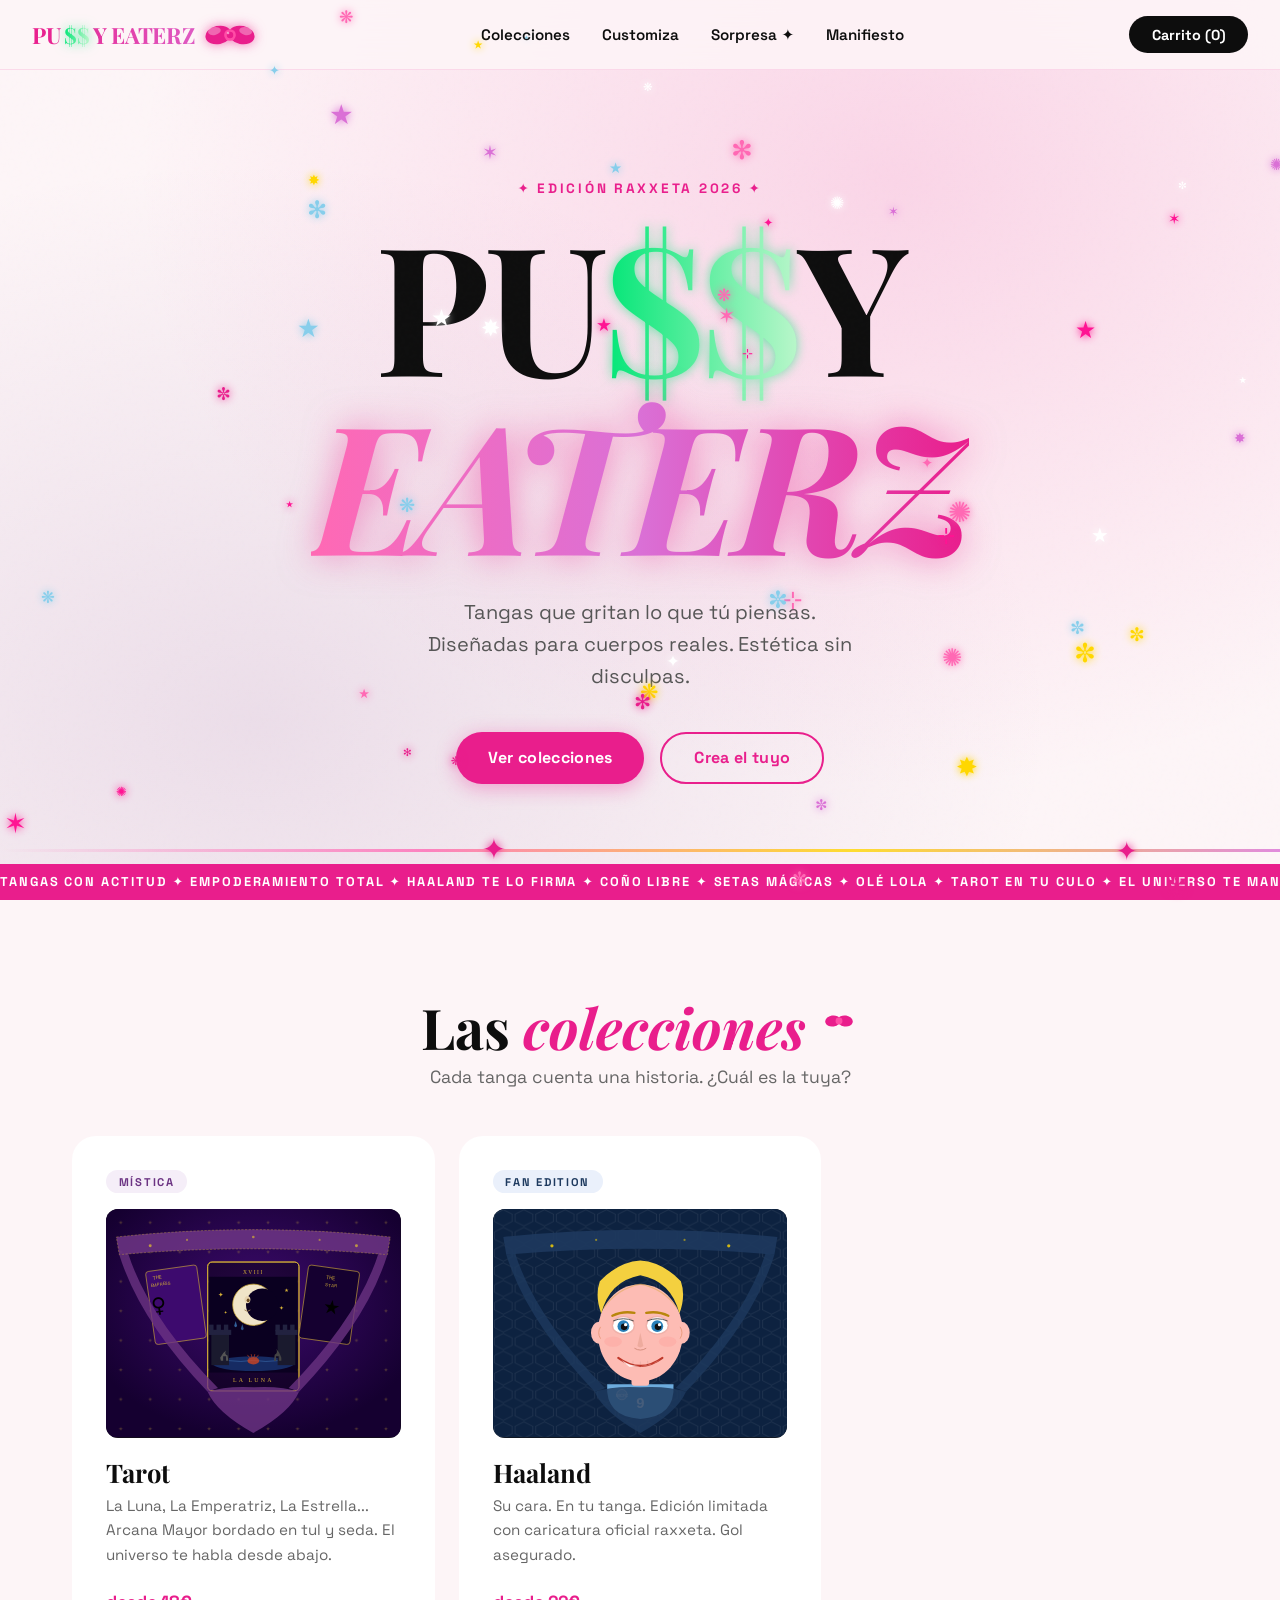
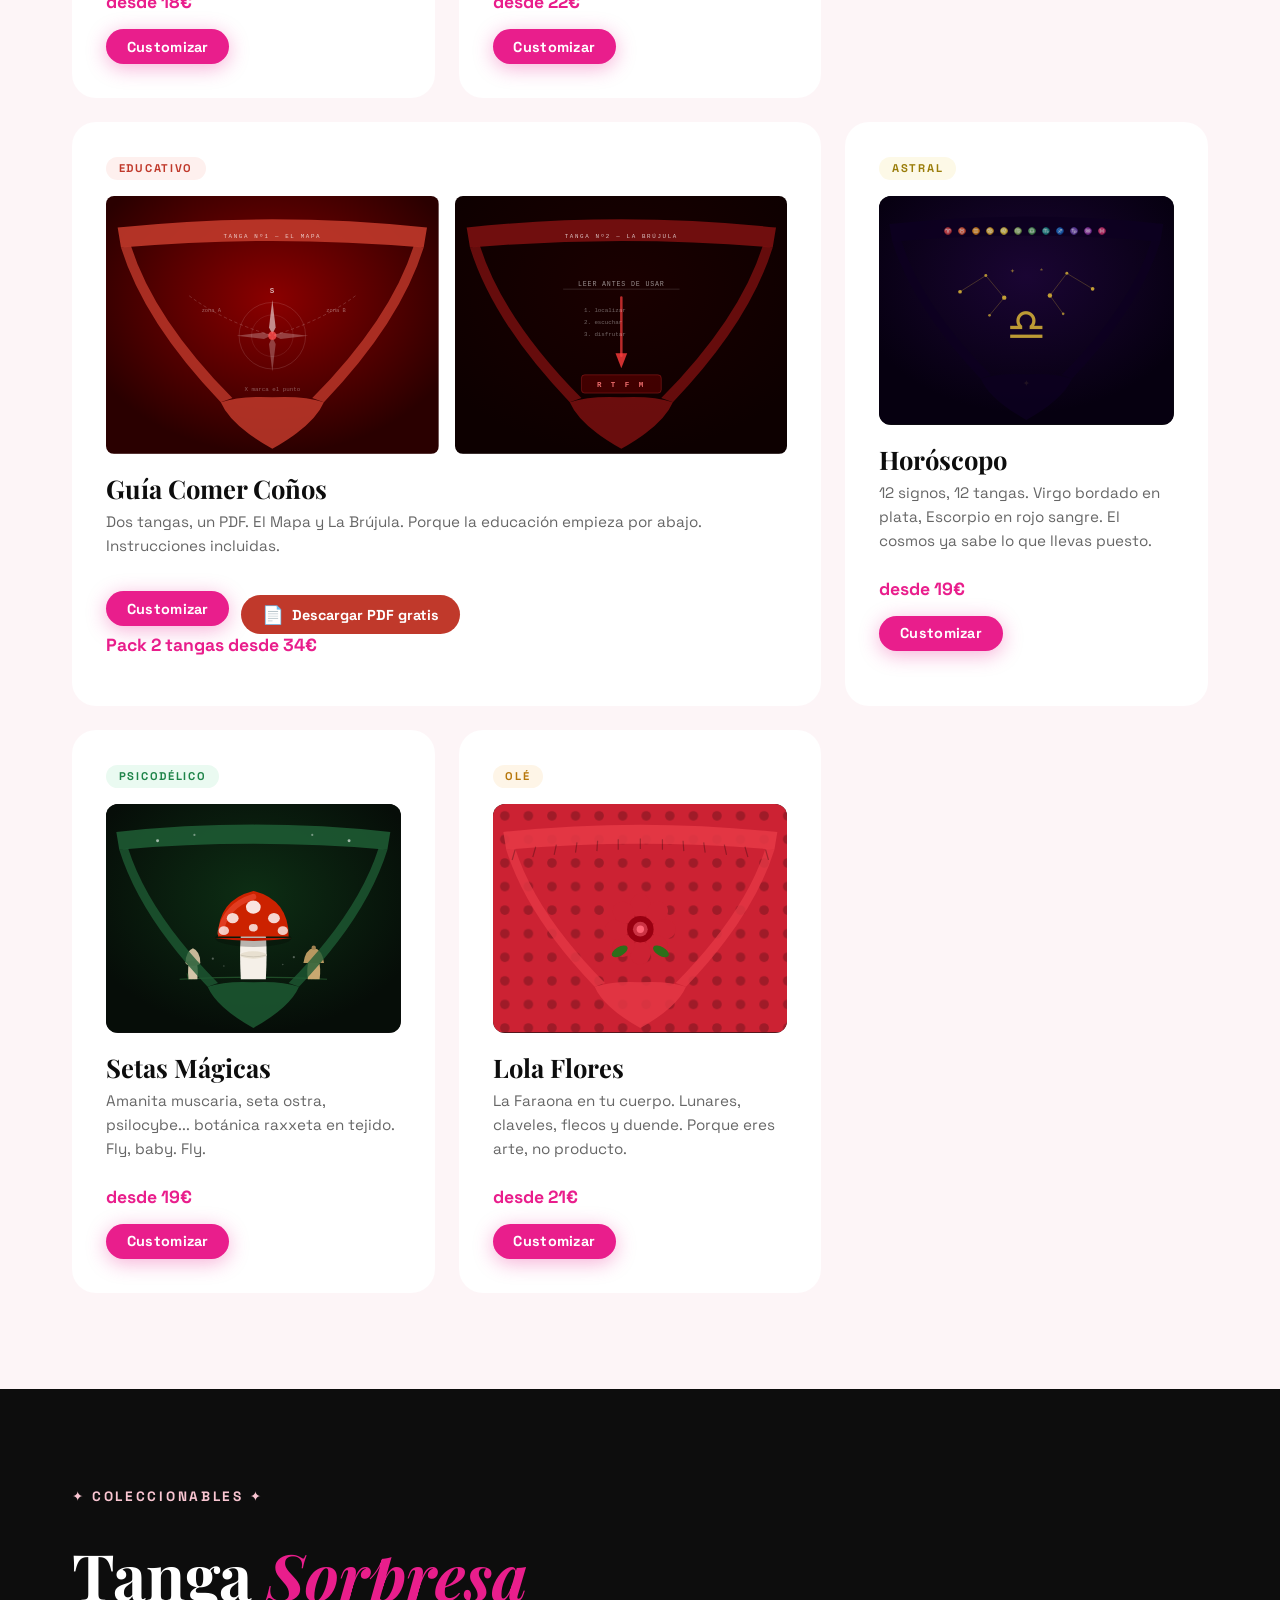
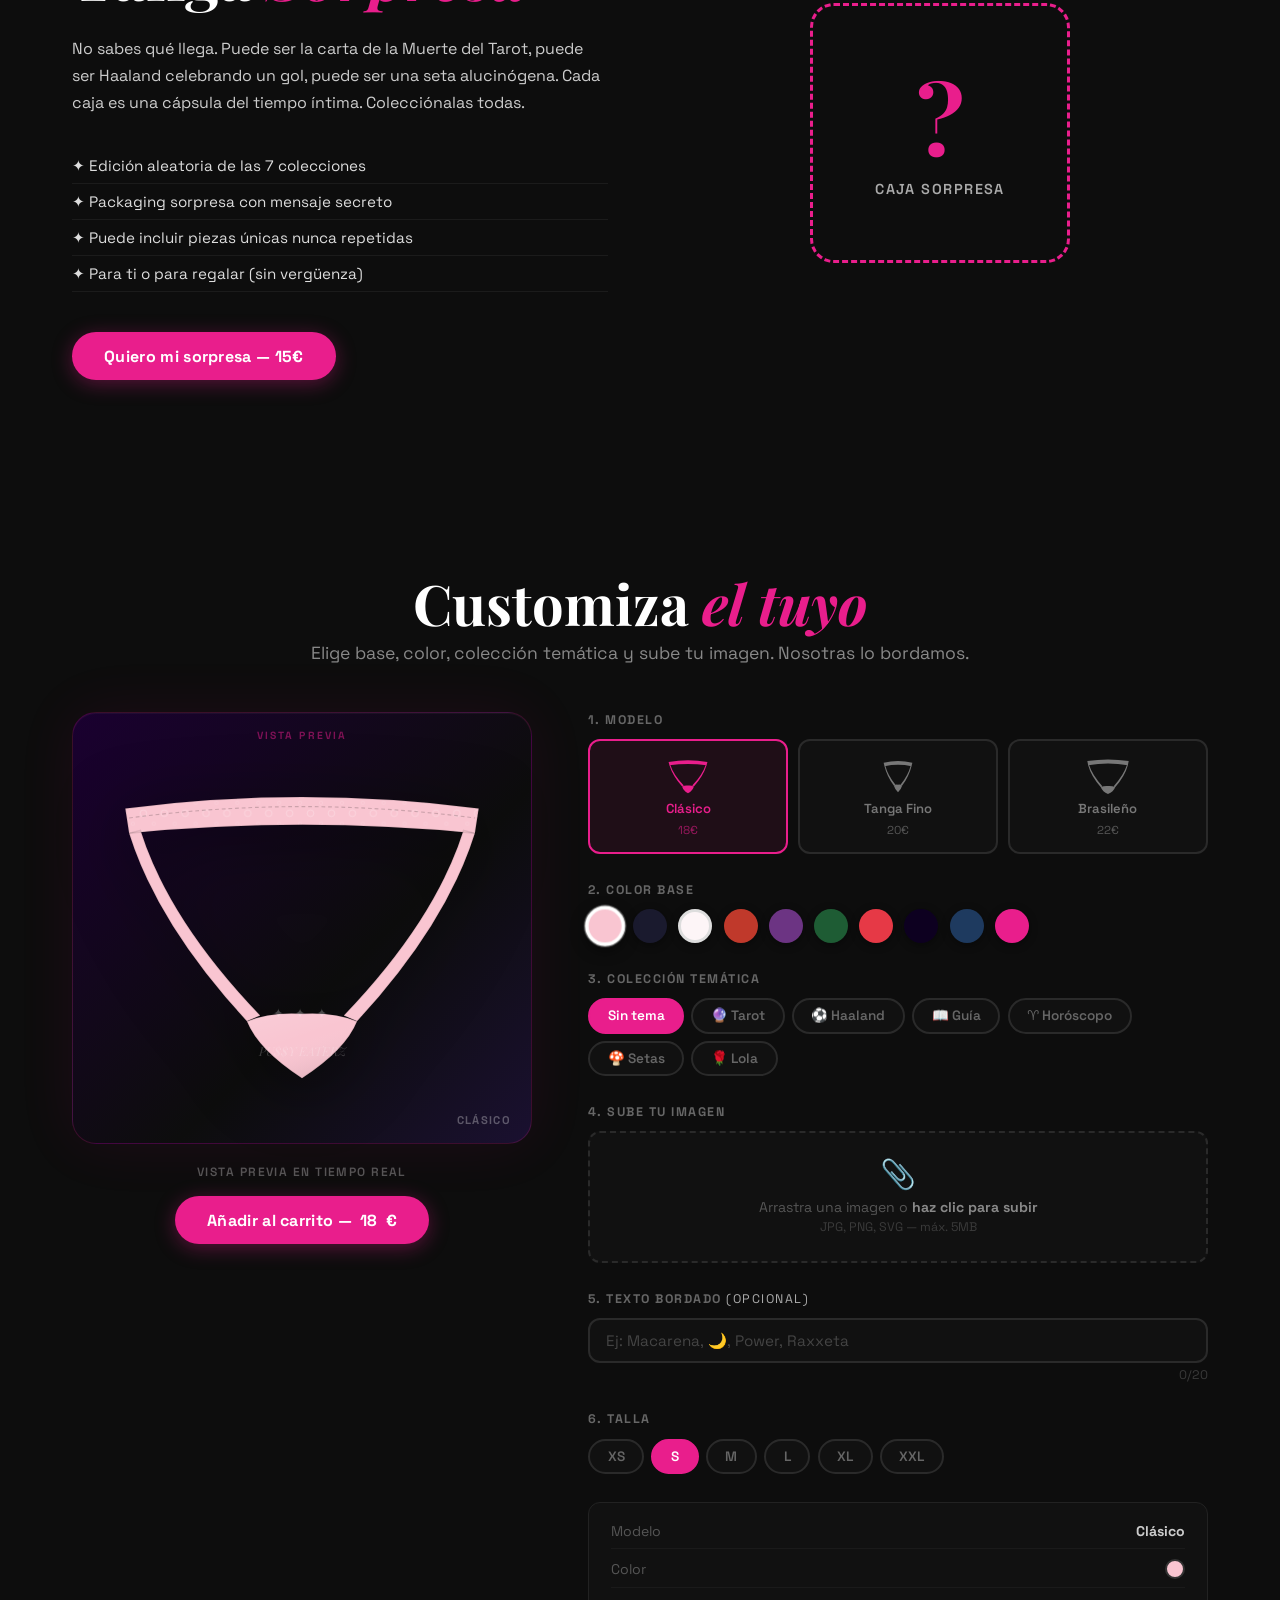
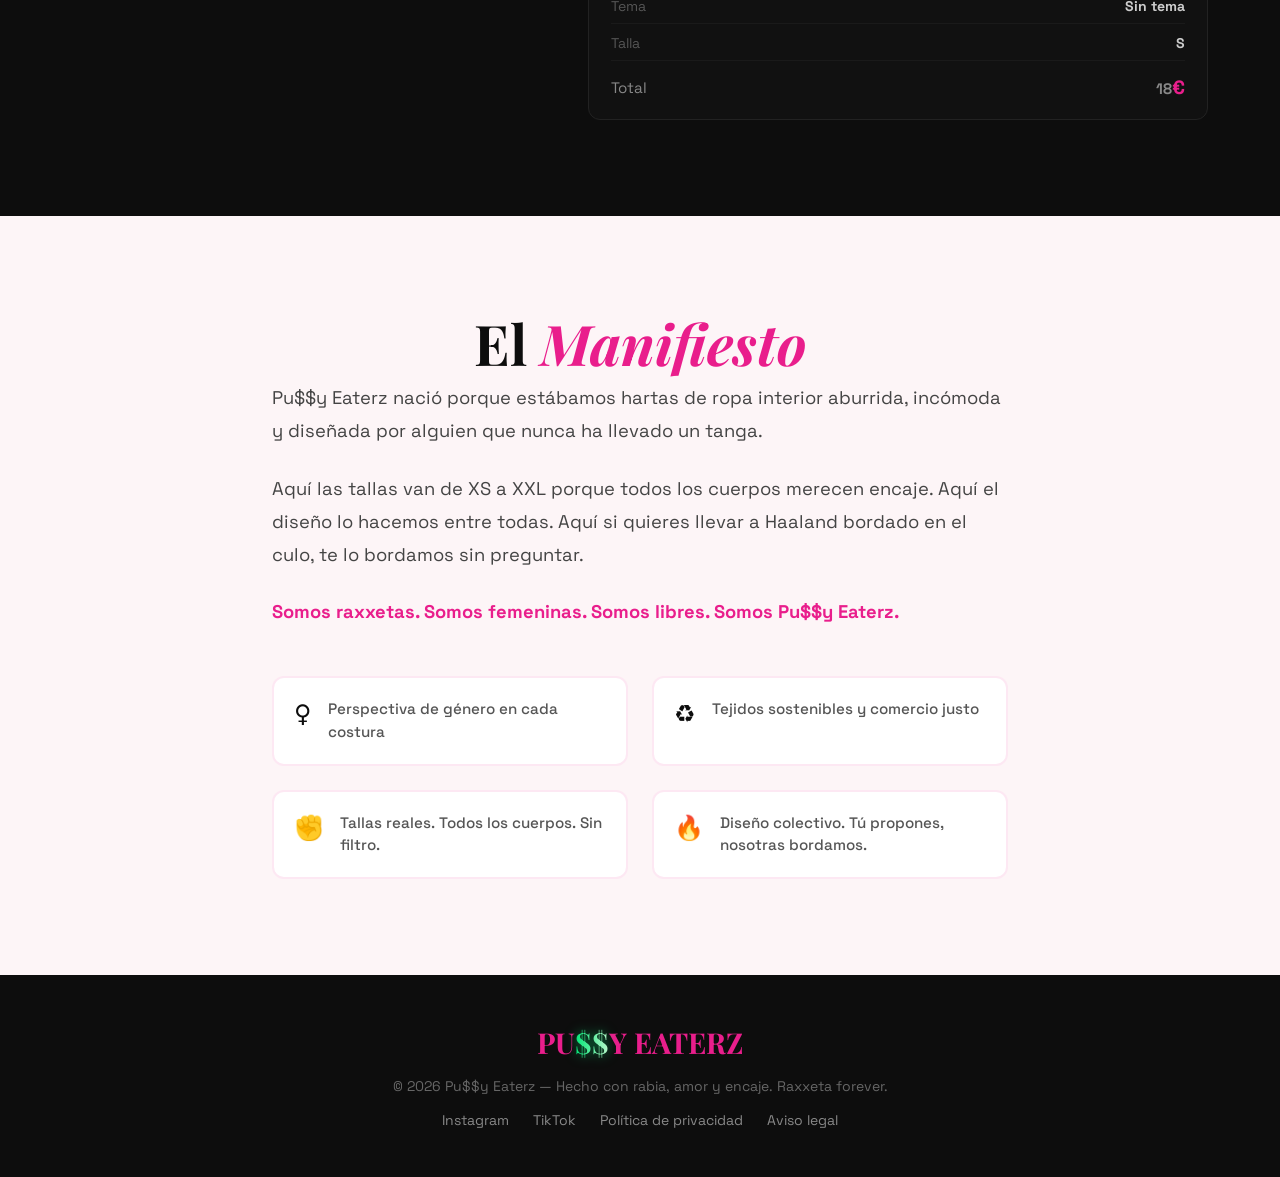
==== commit 38f53000: "fix: correct thong anatomy (waistband+thin strings+small panel), green $$ text, update customizador " ====
--- a/index.html
+++ b/index.html
@@ -14,7 +14,7 @@
   <!-- NAV -->
   <nav class="nav">
     <a href="#" class="nav__logo">
-      PU$$Y EATERZ
+      PU<span class="dollar-green">$$</span>Y EATERZ
       <!-- Hello Kitty bow SVG -->
       <svg class="hk-bow" viewBox="0 0 80 50" xmlns="http://www.w3.org/2000/svg" aria-hidden="true">
         <ellipse cx="22" cy="25" rx="20" ry="14" fill="#E91E8C" transform="rotate(-12,22,25)"/>
@@ -40,7 +40,7 @@
     <div class="hero__noise"></div>
     <div class="hero__content">
       <p class="hero__eyebrow">✦ Edición Raxxeta 2026 ✦</p>
-      <h1 class="hero__title">PU$$Y<br><em>EATERZ</em></h1>
+      <h1 class="hero__title">PU<span class="dollar-green">$$</span>Y<br><em>EATERZ</em></h1>
       <p class="hero__sub">Tangas que gritan lo que tú piensas.<br>Diseñadas para cuerpos reales. Estética sin disculpas.</p>
       <div class="hero__ctas">
         <a href="#colecciones" class="btn btn--primary">Ver colecciones</a>
@@ -85,87 +85,78 @@
                   <stop offset="100%" stop-color="#150030"/>
                 </radialGradient>
               </defs>
+
+              <!-- BACKGROUND -->
+              <rect x="0" y="0" width="400" height="310" fill="url(#tarot-bg)"/>
+              <rect x="0" y="0" width="400" height="310" fill="url(#stars-tarot)"/>
+
+              <!-- ─── LA LUNA illustration (sits between the strings) ─── -->
+              <!-- Card frame -->
+              <rect x="138" y="72" width="124" height="175" rx="6" fill="rgba(0,0,0,0.4)" stroke="#d4af37" stroke-width="1.2"/>
+              <text x="200" y="88" text-anchor="middle" font-family="serif" font-size="7.5" fill="#d4af37" letter-spacing="2">XVIII</text>
+              <!-- Night sky -->
+              <rect x="140" y="92" width="120" height="130" fill="#0a0020"/>
+              <!-- Moon -->
+              <circle cx="200" cy="130" r="28" fill="#f0e4c8" stroke="#d4af37" stroke-width="1"/>
+              <circle cx="212" cy="130" r="22" fill="#0a0020"/>
+              <ellipse cx="192" cy="123" rx="4" ry="5" fill="#e8d4b0"/>
+              <ellipse cx="193" cy="124" rx="2" ry="2.5" fill="#6a4a20"/>
+              <path d="M 188,137 Q 192,141 196,137" fill="none" stroke="#9a7a50" stroke-width="1.2"/>
+              <path d="M 176,152 L 174,159 Q 176,162 178,159 Z" fill="#4488cc" opacity=".7"/>
+              <path d="M 185,156 L 183,163 Q 185,166 187,163 Z" fill="#4488cc" opacity=".6"/>
+              <text x="152" y="120" font-size="9" fill="#d4af37">✦</text>
+              <text x="242" y="113" font-size="7" fill="#d4af37">★</text>
+              <text x="160" y="143" font-size="6" fill="#d4af37">✦</text>
+              <text x="235" y="137" font-size="8" fill="#d4af37">✦</text>
+              <!-- Pool -->
+              <ellipse cx="200" cy="210" rx="55" ry="10" fill="#1a3a7a" opacity=".75"/>
+              <path d="M 147,208 Q 165,204 183,207 Q 200,204 217,207 Q 235,204 253,208" fill="none" stroke="#5599dd" stroke-width=".8" opacity=".6"/>
+              <!-- Lobster -->
+              <ellipse cx="200" cy="206" rx="8" ry="5" fill="#cc4422" opacity=".8"/>
+              <path d="M 195,202 L 192,198 M 198,201 L 197,197 M 201,201 L 202,197 M 204,202 L 207,198" stroke="#cc4422" stroke-width="1.2" opacity=".7"/>
+              <!-- Towers -->
+              <rect x="143" y="168" width="24" height="44" fill="#1a1a2e"/>
+              <rect x="140" y="164" width="30" height="7" fill="#222240"/>
+              <rect x="140" y="157" width="6" height="9" fill="#222240"/>
+              <rect x="150" y="157" width="6" height="9" fill="#222240"/>
+              <rect x="160" y="157" width="6" height="9" fill="#222240"/>
+              <rect x="233" y="168" width="24" height="44" fill="#1a1a2e"/>
+              <rect x="230" y="164" width="30" height="7" fill="#222240"/>
+              <rect x="230" y="157" width="6" height="9" fill="#222240"/>
+              <rect x="240" y="157" width="6" height="9" fill="#222240"/>
+              <rect x="250" y="157" width="6" height="9" fill="#222240"/>
+              <!-- Dog & wolf -->
+              <path d="M 155,202 Q 158,195 163,192 Q 160,197 165,199 L 166,206 L 163,206 L 163,200 L 159,200 L 159,206 L 156,206 Z" fill="#555"/>
+              <path d="M 238,202 Q 235,193 231,190 Q 234,195 229,198 L 228,206 L 231,206 L 231,200 L 235,200 L 235,206 L 238,206 Z" fill="#444"/>
+              <text x="200" y="235" text-anchor="middle" font-family="serif" font-size="8" fill="#d4af37" letter-spacing="3">LA LUNA</text>
+              <rect x="138" y="72" width="124" height="175" rx="6" fill="none" stroke="#d4af37" stroke-width="1.2"/>
+              <!-- Mini cards peek at sides -->
+              <rect x="60" y="80" width="70" height="100" rx="4" fill="#3d0a6e" stroke="#d4af37" stroke-width=".8" transform="rotate(-8,95,130)"/>
+              <text x="64" y="96" font-size="7" fill="#d4af37" transform="rotate(-8,64,96)">THE</text>
+              <text x="61" y="106" font-size="6" fill="#d4af37" transform="rotate(-8,61,106)">EMPRESS</text>
+              <text x="73" y="140" text-anchor="middle" font-size="28" transform="rotate(-8,73,140)">♀</text>
+              <rect x="268" y="80" width="70" height="100" rx="4" fill="#150030" stroke="#d4af37" stroke-width=".8" transform="rotate(8,303,130)"/>
+              <text x="305" y="96" text-anchor="middle" font-size="7" fill="#d4af37" transform="rotate(8,305,96)">THE</text>
+              <text x="305" y="106" text-anchor="middle" font-size="6" fill="#d4af37" transform="rotate(8,305,106)">STAR</text>
+              <text x="305" y="142" text-anchor="middle" font-size="26" transform="rotate(8,305,142)">★</text>
+
+              <!-- TANGA SHAPE (semi-transparent fabric on top) -->
               <!-- Waistband -->
-              <path d="M 20,46 Q 200,24 380,46 L 376,70 Q 200,52 24,70 Z" fill="#6c3483"/>
-              <!-- Left strap -->
-              <path d="M 24,70 Q 36,76 58,85 L 61,79 Q 40,73 27,66 Z" fill="#6c3483"/>
-              <!-- Right strap -->
-              <path d="M 376,70 Q 364,76 342,85 L 339,79 Q 360,73 373,66 Z" fill="#6c3483"/>
-              <!-- Front panel — LA LUNA Arcana Major illustration -->
-              <path d="M 58,85 Q 200,100 342,85 L 200,290 Z" fill="url(#tarot-bg)"/>
-              <path d="M 58,85 Q 200,100 342,85 L 200,290 Z" fill="url(#stars-tarot)"/>
+              <path d="M 14,38 Q 200,18 386,38 L 382,62 Q 200,46 18,62 Z" fill="#6c3483" fill-opacity="0.88"/>
+              <!-- Left string (thin diagonal) -->
+              <path d="M 18,62 Q 46,152 138,248 L 152,243 Q 58,148 30,60 Z" fill="#6c3483" fill-opacity="0.78"/>
+              <!-- Right string (thin diagonal) -->
+              <path d="M 382,62 Q 354,152 262,248 L 248,243 Q 342,148 370,60 Z" fill="#6c3483" fill-opacity="0.78"/>
+              <!-- Panel (small, at bottom) -->
+              <path d="M 138,248 Q 162,240 200,242 Q 238,240 262,248 Q 250,276 200,304 Q 150,276 138,248 Z" fill="#6c3483" fill-opacity="0.82"/>
               <!-- Lace on waistband -->
-              <path d="M 20,46 Q 200,24 380,46 L 376,70 Q 200,52 24,70 Z" fill="none" stroke="rgba(212,175,55,0.4)" stroke-width="1" stroke-dasharray="3 2"/>
-
-              <!-- ─── LA LUNA — Arcana Mayor ─── -->
-              <!-- Card frame inside panel -->
-              <rect x="138" y="92" width="124" height="175" rx="6" fill="rgba(0,0,0,0.4)" stroke="#d4af37" stroke-width="1.2"/>
-              <!-- Card title top -->
-              <text x="200" y="107" text-anchor="middle" font-family="serif" font-size="7.5" fill="#d4af37" letter-spacing="2">XVIII</text>
-              <!-- Night sky -->
-              <rect x="140" y="110" width="120" height="130" fill="#0a0020"/>
-              <!-- Moon face -->
-              <circle cx="200" cy="145" r="28" fill="#f0e4c8" stroke="#d4af37" stroke-width="1"/>
-              <!-- Moon profile face (crescent overlay) -->
-              <circle cx="212" cy="145" r="22" fill="#0a0020"/>
-              <!-- Moon face features on visible crescent -->
-              <ellipse cx="192" cy="138" rx="4" ry="5" fill="#e8d4b0"/>
-              <ellipse cx="193" cy="139" rx="2" ry="2.5" fill="#6a4a20"/>
-              <path d="M 188,152 Q 192,156 196,152" fill="none" stroke="#9a7a50" stroke-width="1.2"/>
-              <!-- Drops from moon -->
-              <path d="M 176,168 L 174,175 Q 176,178 178,175 Z" fill="#4488cc" opacity=".7"/>
-              <path d="M 185,172 L 183,179 Q 185,182 187,179 Z" fill="#4488cc" opacity=".6"/>
-              <!-- Stars around moon -->
-              <text x="152" y="135" font-size="9" fill="#d4af37">✦</text>
-              <text x="242" y="128" font-size="7" fill="#d4af37">★</text>
-              <text x="160" y="158" font-size="6" fill="#d4af37">✦</text>
-              <text x="235" y="152" font-size="8" fill="#d4af37">✦</text>
-              <!-- Water / pool at bottom -->
-              <ellipse cx="200" cy="230" rx="55" ry="10" fill="#1a3a7a" opacity=".75"/>
-              <path d="M 147,228 Q 165,224 183,227 Q 200,224 217,227 Q 235,224 253,228" fill="none" stroke="#5599dd" stroke-width=".8" opacity=".6"/>
-              <!-- Lobster/crayfish (simplified) -->
-              <ellipse cx="200" cy="226" rx="8" ry="5" fill="#cc4422" opacity=".8"/>
-              <path d="M 195,222 L 192,218 M 198,221 L 197,217 M 201,221 L 202,217 M 204,222 L 207,218" stroke="#cc4422" stroke-width="1.2" opacity=".7"/>
-              <!-- Left tower silhouette -->
-              <rect x="143" y="188" width="24" height="44" fill="#1a1a2e"/>
-              <rect x="140" y="184" width="30" height="7" fill="#222240"/>
-              <rect x="140" y="177" width="6" height="9" fill="#222240"/>
-              <rect x="150" y="177" width="6" height="9" fill="#222240"/>
-              <rect x="160" y="177" width="6" height="9" fill="#222240"/>
-              <!-- Right tower silhouette -->
-              <rect x="233" y="188" width="24" height="44" fill="#1a1a2e"/>
-              <rect x="230" y="184" width="30" height="7" fill="#222240"/>
-              <rect x="230" y="177" width="6" height="9" fill="#222240"/>
-              <rect x="240" y="177" width="6" height="9" fill="#222240"/>
-              <rect x="250" y="177" width="6" height="9" fill="#222240"/>
-              <!-- Path between towers -->
-              <path d="M 167,232 L 167,194 L 233,194 L 233,232" fill="none" stroke="#c8b89a" stroke-width=".8" opacity=".3"/>
-              <!-- Dog left -->
-              <path d="M 155,222 Q 158,215 163,212 Q 160,217 165,219 L 166,226 L 163,226 L 163,220 L 159,220 L 159,226 L 156,226 Z" fill="#555"/>
-              <!-- Wolf right -->
-              <path d="M 238,222 Q 235,213 231,210 Q 234,215 229,218 L 228,226 L 231,226 L 231,220 L 235,220 L 235,226 L 238,226 Z" fill="#444"/>
-              <!-- Card title bottom -->
-              <text x="200" y="255" text-anchor="middle" font-family="serif" font-size="8" fill="#d4af37" letter-spacing="3">LA LUNA</text>
-              <!-- Card outline -->
-              <rect x="138" y="92" width="124" height="175" rx="6" fill="none" stroke="#d4af37" stroke-width="1.2"/>
-
-              <!-- Mini cards peek at sides (other arcana) -->
-              <rect x="62" y="100" width="70" height="100" rx="4" fill="#3d0a6e" stroke="#d4af37" stroke-width=".8" transform="rotate(-8,97,150)"/>
-              <text x="65" y="115" font-size="7" fill="#d4af37" transform="rotate(-8,65,115)">THE</text>
-              <text x="62" y="125" font-size="6" fill="#d4af37" transform="rotate(-8,62,125)">EMPRESS</text>
-              <text x="74" y="160" text-anchor="middle" font-size="28" transform="rotate(-8,74,160)">♀</text>
-
-              <rect x="268" y="100" width="70" height="100" rx="4" fill="#150030" stroke="#d4af37" stroke-width=".8" transform="rotate(8,303,150)"/>
-              <text x="305" y="115" text-anchor="middle" font-size="7" fill="#d4af37" transform="rotate(8,305,115)">THE</text>
-              <text x="305" y="125" text-anchor="middle" font-size="6" fill="#d4af37" transform="rotate(8,305,125)">STAR</text>
-              <text x="305" y="162" text-anchor="middle" font-size="26" transform="rotate(8,305,162)">★</text>
-
-              <!-- Glitter dots on waistband -->
-              <circle cx="60" cy="58" r="2" fill="#d4af37" opacity=".8"/>
-              <circle cx="110" cy="50" r="1.5" fill="#d4af37" opacity=".6"/>
-              <circle cx="340" cy="58" r="2" fill="#d4af37" opacity=".8"/>
-              <circle cx="290" cy="50" r="1.5" fill="#d4af37" opacity=".6"/>
-              <circle cx="200" cy="47" r="1.8" fill="#d4af37" opacity=".7"/>
+              <path d="M 14,38 Q 200,18 386,38 L 382,62 Q 200,46 18,62 Z" fill="none" stroke="rgba(212,175,55,0.5)" stroke-width="1" stroke-dasharray="3 2"/>
+              <!-- Glitter on waistband -->
+              <circle cx="60" cy="50" r="2" fill="#d4af37" opacity=".8"/>
+              <circle cx="110" cy="42" r="1.5" fill="#d4af37" opacity=".6"/>
+              <circle cx="340" cy="50" r="2" fill="#d4af37" opacity=".8"/>
+              <circle cx="290" cy="42" r="1.5" fill="#d4af37" opacity=".6"/>
+              <circle cx="200" cy="38" r="1.8" fill="#d4af37" opacity=".7"/>
             </svg>
           </div>
           <h3>Tarot</h3>
@@ -184,82 +175,76 @@
                   <polygon points="14,1 26,7 26,17 14,23 2,17 2,7" fill="none" stroke="rgba(255,255,255,0.12)" stroke-width=".8"/>
                 </pattern>
               </defs>
-              <!-- Waistband -->
-              <path d="M 20,46 Q 200,24 380,46 L 376,70 Q 200,52 24,70 Z" fill="#1e3a5f"/>
-              <!-- Left strap -->
-              <path d="M 24,70 Q 36,76 58,85 L 61,79 Q 40,73 27,66 Z" fill="#1e3a5f"/>
-              <!-- Right strap -->
-              <path d="M 376,70 Q 364,76 342,85 L 339,79 Q 360,73 373,66 Z" fill="#1e3a5f"/>
-              <!-- Panel background -->
-              <path d="M 58,85 Q 200,100 342,85 L 200,290 Z" fill="#0d2240"/>
-              <path d="M 58,85 Q 200,100 342,85 L 200,290 Z" fill="url(#hex-haaland)"/>
+
+              <!-- BACKGROUND -->
+              <rect x="0" y="0" width="400" height="310" fill="#0d2240"/>
+              <rect x="0" y="0" width="400" height="310" fill="url(#hex-haaland)"/>
 
               <!-- ─── HAALAND FACE caricature ─── -->
               <!-- Jersey (behind face) -->
-              <path d="M 155,248 Q 152,292 200,295 Q 248,292 245,248 Z" fill="#6CABDD"/>
-              <text x="200" y="280" text-anchor="middle" font-family="Impact,Arial Black,sans-serif" font-size="20" font-weight="900" fill="white">9</text>
+              <path d="M 155,238 Q 152,282 200,285 Q 248,282 245,238 Z" fill="#6CABDD"/>
+              <text x="200" y="270" text-anchor="middle" font-family="Impact,Arial Black,sans-serif" font-size="20" font-weight="900" fill="white">9</text>
               <!-- Neck -->
-              <rect x="188" y="228" width="24" height="22" rx="4" fill="#FDBCB4"/>
+              <rect x="188" y="218" width="24" height="22" rx="4" fill="#FDBCB4"/>
               <!-- Head shape -->
-              <ellipse cx="200" cy="178" rx="58" ry="66" fill="#FDBCB4"/>
+              <ellipse cx="200" cy="168" rx="58" ry="66" fill="#FDBCB4"/>
               <!-- Hair — blonde undercut -->
-              <path d="M 147,152 Q 158,108 200,100 Q 242,108 253,152 Q 262,128 255,108 Q 230,82 200,80 Q 170,82 145,108 Q 138,128 147,152 Z" fill="#F4D03F"/>
-              <!-- Hair detail lines -->
-              <path d="M 150,145 Q 168,118 200,112" fill="none" stroke="#d4a030" stroke-width="1.5" opacity=".4"/>
-              <path d="M 250,145 Q 232,118 200,112" fill="none" stroke="#d4a030" stroke-width="1.5" opacity=".4"/>
-              <!-- Ear left -->
-              <ellipse cx="144" cy="178" rx="11" ry="15" fill="#FDBCB4"/>
-              <path d="M 146,170 Q 141,178 146,186" fill="none" stroke="#e89878" stroke-width="1.2"/>
-              <!-- Ear right -->
-              <ellipse cx="256" cy="178" rx="11" ry="15" fill="#FDBCB4"/>
-              <path d="M 254,170 Q 259,178 254,186" fill="none" stroke="#e89878" stroke-width="1.2"/>
-              <!-- Eyebrow left -->
-              <path d="M 162,155 Q 176,148 192,151" fill="none" stroke="#b8860b" stroke-width="3.2" stroke-linecap="round"/>
-              <!-- Eyebrow right -->
-              <path d="M 208,151 Q 224,148 238,155" fill="none" stroke="#b8860b" stroke-width="3.2" stroke-linecap="round"/>
-              <!-- Eye socket shadow left -->
-              <ellipse cx="177" cy="168" rx="16" ry="13" fill="rgba(0,0,0,0.05)"/>
-              <!-- Eye socket shadow right -->
-              <ellipse cx="223" cy="168" rx="16" ry="13" fill="rgba(0,0,0,0.05)"/>
-              <!-- Eye white left -->
-              <ellipse cx="177" cy="168" rx="14" ry="11" fill="white"/>
-              <!-- Eye white right -->
-              <ellipse cx="223" cy="168" rx="14" ry="11" fill="white"/>
-              <!-- Iris left (blue) -->
-              <circle cx="177" cy="169" r="8" fill="#2980B9"/>
-              <circle cx="223" cy="169" r="8" fill="#2980B9"/>
-              <!-- Pupil -->
-              <circle cx="178" cy="170" r="4.5" fill="#111"/>
-              <circle cx="224" cy="170" r="4.5" fill="#111"/>
-              <!-- Eye highlight -->
-              <circle cx="180" cy="167" r="2.2" fill="white"/>
-              <circle cx="226" cy="167" r="2.2" fill="white"/>
-              <!-- Eyelid line top -->
-              <path d="M 163,162 Q 177,156 191,162" fill="none" stroke="#444" stroke-width="1.2"/>
-              <path d="M 209,162 Q 223,156 237,162" fill="none" stroke="#444" stroke-width="1.2"/>
+              <path d="M 147,142 Q 158,98 200,90 Q 242,98 253,142 Q 262,118 255,98 Q 230,72 200,70 Q 170,72 145,98 Q 138,118 147,142 Z" fill="#F4D03F"/>
+              <path d="M 150,135 Q 168,108 200,102" fill="none" stroke="#d4a030" stroke-width="1.5" opacity=".4"/>
+              <path d="M 250,135 Q 232,108 200,102" fill="none" stroke="#d4a030" stroke-width="1.5" opacity=".4"/>
+              <!-- Ears -->
+              <ellipse cx="144" cy="168" rx="11" ry="15" fill="#FDBCB4"/>
+              <path d="M 146,160 Q 141,168 146,176" fill="none" stroke="#e89878" stroke-width="1.2"/>
+              <ellipse cx="256" cy="168" rx="11" ry="15" fill="#FDBCB4"/>
+              <path d="M 254,160 Q 259,168 254,176" fill="none" stroke="#e89878" stroke-width="1.2"/>
+              <!-- Eyebrows -->
+              <path d="M 162,145 Q 176,138 192,141" fill="none" stroke="#b8860b" stroke-width="3.2" stroke-linecap="round"/>
+              <path d="M 208,141 Q 224,138 238,145" fill="none" stroke="#b8860b" stroke-width="3.2" stroke-linecap="round"/>
+              <!-- Eye sockets -->
+              <ellipse cx="177" cy="158" rx="16" ry="13" fill="rgba(0,0,0,0.05)"/>
+              <ellipse cx="223" cy="158" rx="16" ry="13" fill="rgba(0,0,0,0.05)"/>
+              <!-- Eye whites -->
+              <ellipse cx="177" cy="158" rx="14" ry="11" fill="white"/>
+              <ellipse cx="223" cy="158" rx="14" ry="11" fill="white"/>
+              <!-- Irises -->
+              <circle cx="177" cy="159" r="8" fill="#2980B9"/>
+              <circle cx="223" cy="159" r="8" fill="#2980B9"/>
+              <!-- Pupils -->
+              <circle cx="178" cy="160" r="4.5" fill="#111"/>
+              <circle cx="224" cy="160" r="4.5" fill="#111"/>
+              <!-- Eye highlights -->
+              <circle cx="180" cy="157" r="2.2" fill="white"/>
+              <circle cx="226" cy="157" r="2.2" fill="white"/>
+              <!-- Eyelid lines -->
+              <path d="M 163,152 Q 177,146 191,152" fill="none" stroke="#444" stroke-width="1.2"/>
+              <path d="M 209,152 Q 223,146 237,152" fill="none" stroke="#444" stroke-width="1.2"/>
               <!-- Nose -->
-              <path d="M 200,178 L 196,196 Q 200,200 204,196 Z" fill="rgba(220,150,130,0.45)"/>
-              <path d="M 192,199 Q 200,204 208,199" fill="none" stroke="#d08878" stroke-width="1.2"/>
+              <path d="M 200,168 L 196,186 Q 200,190 204,186 Z" fill="rgba(220,150,130,0.45)"/>
+              <path d="M 192,189 Q 200,194 208,189" fill="none" stroke="#d08878" stroke-width="1.2"/>
               <!-- Cheek flush -->
-              <ellipse cx="163" cy="190" rx="12" ry="7" fill="rgba(255,100,100,0.12)"/>
-              <ellipse cx="237" cy="190" rx="12" ry="7" fill="rgba(255,100,100,0.12)"/>
+              <ellipse cx="163" cy="180" rx="12" ry="7" fill="rgba(255,100,100,0.12)"/>
+              <ellipse cx="237" cy="180" rx="12" ry="7" fill="rgba(255,100,100,0.12)"/>
               <!-- Big grin -->
-              <path d="M 170,212 Q 200,234 230,212" fill="none" stroke="#c0392b" stroke-width="2.8" stroke-linecap="round"/>
+              <path d="M 170,202 Q 200,224 230,202" fill="none" stroke="#c0392b" stroke-width="2.8" stroke-linecap="round"/>
               <!-- Teeth -->
-              <path d="M 174,215 Q 200,232 226,215 Q 215,224 185,224 Z" fill="white" opacity=".85"/>
-              <line x1="190" y1="216" x2="190" y2="224" stroke="rgba(0,0,0,0.12)" stroke-width=".8"/>
-              <line x1="200" y1="217" x2="200" y2="225" stroke="rgba(0,0,0,0.12)" stroke-width=".8"/>
-              <line x1="210" y1="216" x2="210" y2="224" stroke="rgba(0,0,0,0.12)" stroke-width=".8"/>
-
+              <path d="M 174,205 Q 200,222 226,205 Q 215,214 185,214 Z" fill="white" opacity=".85"/>
+              <line x1="190" y1="206" x2="190" y2="214" stroke="rgba(0,0,0,0.12)" stroke-width=".8"/>
+              <line x1="200" y1="207" x2="200" y2="215" stroke="rgba(0,0,0,0.12)" stroke-width=".8"/>
+              <line x1="210" y1="206" x2="210" y2="214" stroke="rgba(0,0,0,0.12)" stroke-width=".8"/>
               <!-- City badge on jersey -->
-              <circle cx="175" cy="262" r="7" fill="rgba(255,255,255,0.2)" stroke="white" stroke-width=".8"/>
-              <text x="175" y="265" text-anchor="middle" font-size="6" fill="white">MCFC</text>
-
-              <!-- Waistband glitter dots -->
-              <circle cx="80"  cy="57" r="2.2" fill="#ffd700" opacity=".8"/>
-              <circle cx="140" cy="50" r="1.5" fill="#ffd700" opacity=".5"/>
-              <circle cx="320" cy="57" r="2.2" fill="#ffd700" opacity=".8"/>
-              <circle cx="260" cy="50" r="1.5" fill="#ffd700" opacity=".5"/>
+              <circle cx="175" cy="252" r="7" fill="rgba(255,255,255,0.2)" stroke="white" stroke-width=".8"/>
+              <text x="175" y="255" text-anchor="middle" font-size="6" fill="white">MCFC</text>
+
+              <!-- TANGA SHAPE -->
+              <path d="M 14,38 Q 200,18 386,38 L 382,62 Q 200,46 18,62 Z" fill="#1e3a5f" fill-opacity="0.88"/>
+              <path d="M 18,62 Q 46,152 138,248 L 152,243 Q 58,148 30,60 Z" fill="#1e3a5f" fill-opacity="0.78"/>
+              <path d="M 382,62 Q 354,152 262,248 L 248,243 Q 342,148 370,60 Z" fill="#1e3a5f" fill-opacity="0.78"/>
+              <path d="M 138,248 Q 162,240 200,242 Q 238,240 262,248 Q 250,276 200,304 Q 150,276 138,248 Z" fill="#1e3a5f" fill-opacity="0.82"/>
+              <!-- Waistband glitter -->
+              <circle cx="80"  cy="50" r="2.2" fill="#ffd700" opacity=".8"/>
+              <circle cx="140" cy="42" r="1.5" fill="#ffd700" opacity=".5"/>
+              <circle cx="320" cy="50" r="2.2" fill="#ffd700" opacity=".8"/>
+              <circle cx="260" cy="42" r="1.5" fill="#ffd700" opacity=".5"/>
             </svg>
           </div>
           <h3>Haaland</h3>
@@ -280,32 +265,28 @@
                   <stop offset="100%" stop-color="#2a0000"/>
                 </radialGradient>
               </defs>
-              <path d="M 20,46 Q 200,24 380,46 L 376,70 Q 200,52 24,70 Z" fill="#c0392b"/>
-              <path d="M 24,70 Q 36,76 58,85 L 61,79 Q 40,73 27,66 Z" fill="#c0392b"/>
-              <path d="M 376,70 Q 364,76 342,85 L 339,79 Q 360,73 373,66 Z" fill="#c0392b"/>
-              <path d="M 58,85 Q 200,100 342,85 L 200,290 Z" fill="url(#guia1-bg)"/>
-              <!-- Label on waistband -->
-              <text x="200" y="57" text-anchor="middle" font-family="monospace" font-size="7" fill="rgba(255,255,255,0.65)" letter-spacing="2.5">TANGA Nº1 — EL MAPA</text>
-              <!-- Anatomical map illustration (suggestive but tasteful) -->
-              <!-- Compass rose center -->
-              <circle cx="200" cy="178" r="40" fill="none" stroke="rgba(255,255,255,0.15)" stroke-width="1"/>
-              <circle cx="200" cy="178" r="25" fill="none" stroke="rgba(255,255,255,0.1)" stroke-width="1"/>
-              <!-- Compass points -->
-              <polygon points="200,135 204,168 200,176 196,168" fill="rgba(255,255,255,0.55)"/>
-              <polygon points="200,221 204,188 200,180 196,188" fill="rgba(255,255,255,0.25)"/>
-              <polygon points="157,178 190,174 198,178 190,182" fill="rgba(255,255,255,0.25)"/>
-              <polygon points="243,178 210,174 202,178 210,182" fill="rgba(255,255,255,0.25)"/>
-              <!-- North marker -->
-              <text x="200" y="127" text-anchor="middle" font-family="monospace" font-size="9" font-weight="bold" fill="rgba(255,255,255,0.7)" letter-spacing="1">S</text>
-              <!-- Center dot -->
-              <circle cx="200" cy="178" r="5" fill="rgba(255,80,80,0.8)"/>
-              <!-- Dotted path lines -->
-              <path d="M 100,130 Q 140,160 200,178" fill="none" stroke="rgba(255,255,255,0.2)" stroke-width="1" stroke-dasharray="4 3"/>
-              <path d="M 300,130 Q 260,160 200,178" fill="none" stroke="rgba(255,255,255,0.2)" stroke-width="1" stroke-dasharray="4 3"/>
-              <!-- Region labels (cheeky) -->
-              <text x="115" y="150" font-family="monospace" font-size="6.5" fill="rgba(255,255,255,0.4)">zona A</text>
-              <text x="265" y="150" font-family="monospace" font-size="6.5" fill="rgba(255,255,255,0.4)">zona B</text>
-              <text x="200" y="245" text-anchor="middle" font-family="monospace" font-size="7" fill="rgba(255,255,255,0.35)">X marca el punto</text>
+              <!-- BACKGROUND -->
+              <rect x="0" y="0" width="400" height="310" fill="url(#guia1-bg)"/>
+              <!-- Compass illustration centered between the strings -->
+              <circle cx="200" cy="168" r="40" fill="none" stroke="rgba(255,255,255,0.15)" stroke-width="1"/>
+              <circle cx="200" cy="168" r="25" fill="none" stroke="rgba(255,255,255,0.1)" stroke-width="1"/>
+              <polygon points="200,125 204,158 200,166 196,158" fill="rgba(255,255,255,0.55)"/>
+              <polygon points="200,211 204,178 200,170 196,178" fill="rgba(255,255,255,0.25)"/>
+              <polygon points="157,168 190,164 198,168 190,172" fill="rgba(255,255,255,0.25)"/>
+              <polygon points="243,168 210,164 202,168 210,172" fill="rgba(255,255,255,0.25)"/>
+              <text x="200" y="117" text-anchor="middle" font-family="monospace" font-size="9" font-weight="bold" fill="rgba(255,255,255,0.7)" letter-spacing="1">S</text>
+              <circle cx="200" cy="168" r="5" fill="rgba(255,80,80,0.8)"/>
+              <path d="M 100,120 Q 140,150 200,168" fill="none" stroke="rgba(255,255,255,0.2)" stroke-width="1" stroke-dasharray="4 3"/>
+              <path d="M 300,120 Q 260,150 200,168" fill="none" stroke="rgba(255,255,255,0.2)" stroke-width="1" stroke-dasharray="4 3"/>
+              <text x="115" y="140" font-family="monospace" font-size="6.5" fill="rgba(255,255,255,0.4)">zona A</text>
+              <text x="265" y="140" font-family="monospace" font-size="6.5" fill="rgba(255,255,255,0.4)">zona B</text>
+              <text x="200" y="235" text-anchor="middle" font-family="monospace" font-size="7" fill="rgba(255,255,255,0.35)">X marca el punto</text>
+              <!-- TANGA SHAPE -->
+              <path d="M 14,38 Q 200,18 386,38 L 382,62 Q 200,46 18,62 Z" fill="#c0392b" fill-opacity="0.9"/>
+              <path d="M 18,62 Q 46,152 138,248 L 152,243 Q 58,148 30,60 Z" fill="#c0392b" fill-opacity="0.8"/>
+              <path d="M 382,62 Q 354,152 262,248 L 248,243 Q 342,148 370,60 Z" fill="#c0392b" fill-opacity="0.8"/>
+              <path d="M 138,248 Q 162,240 200,242 Q 238,240 262,248 Q 250,276 200,304 Q 150,276 138,248 Z" fill="#c0392b" fill-opacity="0.85"/>
+              <text x="200" y="50" text-anchor="middle" font-family="monospace" font-size="7" fill="rgba(255,255,255,0.75)" letter-spacing="2">TANGA Nº1 — EL MAPA</text>
             </svg>
 
             <!-- Tanga 2: La Brújula -->
@@ -316,25 +297,24 @@
                   <stop offset="100%" stop-color="#0d0000"/>
                 </radialGradient>
               </defs>
-              <path d="M 20,46 Q 200,24 380,46 L 376,70 Q 200,52 24,70 Z" fill="#7b1010"/>
-              <path d="M 24,70 Q 36,76 58,85 L 61,79 Q 40,73 27,66 Z" fill="#7b1010"/>
-              <path d="M 376,70 Q 364,76 342,85 L 339,79 Q 360,73 373,66 Z" fill="#7b1010"/>
-              <path d="M 58,85 Q 200,100 342,85 L 200,290 Z" fill="url(#guia2-bg)"/>
-              <!-- Label on waistband -->
-              <text x="200" y="57" text-anchor="middle" font-family="monospace" font-size="7" fill="rgba(255,255,255,0.65)" letter-spacing="2">TANGA Nº2 — LA BRÚJULA</text>
-              <!-- Manual text (instructional pastiche) -->
-              <text x="200" y="118" text-anchor="middle" font-family="monospace" font-size="8" fill="rgba(255,255,255,0.55)" letter-spacing="1">LEER ANTES DE USAR</text>
-              <line x1="130" y1="122" x2="270" y2="122" stroke="rgba(255,255,255,0.2)" stroke-width=".8"/>
-              <!-- Arrow pointing down -->
-              <path d="M 200,130 L 200,200" stroke="rgba(255,60,60,0.7)" stroke-width="3" stroke-linecap="round"/>
-              <polygon points="200,215 193,197 207,197" fill="rgba(255,60,60,0.8)"/>
-              <!-- Step labels -->
-              <text x="155" y="148" font-family="monospace" font-size="7" fill="rgba(255,255,255,0.4)">1. localizar</text>
-              <text x="155" y="162" font-family="monospace" font-size="7" fill="rgba(255,255,255,0.4)">2. escuchar</text>
-              <text x="155" y="176" font-family="monospace" font-size="7" fill="rgba(255,255,255,0.4)">3. disfrutar</text>
-              <!-- RTFM badge -->
-              <rect x="152" y="222" width="96" height="22" rx="4" fill="rgba(255,0,0,0.2)" stroke="rgba(255,60,60,0.4)" stroke-width=".8"/>
-              <text x="200" y="237" text-anchor="middle" font-family="monospace" font-size="9" font-weight="bold" fill="rgba(255,120,120,0.9)" letter-spacing="3">R T F M</text>
+              <!-- BACKGROUND -->
+              <rect x="0" y="0" width="400" height="310" fill="url(#guia2-bg)"/>
+              <!-- Arrow/steps illustration centered between the strings -->
+              <text x="200" y="108" text-anchor="middle" font-family="monospace" font-size="8" fill="rgba(255,255,255,0.55)" letter-spacing="1">LEER ANTES DE USAR</text>
+              <line x1="130" y1="112" x2="270" y2="112" stroke="rgba(255,255,255,0.2)" stroke-width=".8"/>
+              <path d="M 200,122 L 200,192" stroke="rgba(255,60,60,0.7)" stroke-width="3" stroke-linecap="round"/>
+              <polygon points="200,207 193,189 207,189" fill="rgba(255,60,60,0.8)"/>
+              <text x="155" y="140" font-family="monospace" font-size="7" fill="rgba(255,255,255,0.4)">1. localizar</text>
+              <text x="155" y="154" font-family="monospace" font-size="7" fill="rgba(255,255,255,0.4)">2. escuchar</text>
+              <text x="155" y="168" font-family="monospace" font-size="7" fill="rgba(255,255,255,0.4)">3. disfrutar</text>
+              <rect x="152" y="215" width="96" height="22" rx="4" fill="rgba(255,0,0,0.2)" stroke="rgba(255,60,60,0.4)" stroke-width=".8"/>
+              <text x="200" y="230" text-anchor="middle" font-family="monospace" font-size="9" font-weight="bold" fill="rgba(255,120,120,0.9)" letter-spacing="3">R T F M</text>
+              <!-- TANGA SHAPE -->
+              <path d="M 14,38 Q 200,18 386,38 L 382,62 Q 200,46 18,62 Z" fill="#7b1010" fill-opacity="0.9"/>
+              <path d="M 18,62 Q 46,152 138,248 L 152,243 Q 58,148 30,60 Z" fill="#7b1010" fill-opacity="0.8"/>
+              <path d="M 382,62 Q 354,152 262,248 L 248,243 Q 342,148 370,60 Z" fill="#7b1010" fill-opacity="0.8"/>
+              <path d="M 138,248 Q 162,240 200,242 Q 238,240 262,248 Q 250,276 200,304 Q 150,276 138,248 Z" fill="#7b1010" fill-opacity="0.85"/>
+              <text x="200" y="50" text-anchor="middle" font-family="monospace" font-size="7" fill="rgba(255,255,255,0.75)" letter-spacing="2">TANGA Nº2 — LA BRÚJULA</text>
             </svg>
           </div>
 
@@ -360,33 +340,33 @@
                   <stop offset="100%" stop-color="#060010"/>
                 </radialGradient>
               </defs>
-              <path d="M 20,46 Q 200,24 380,46 L 376,70 Q 200,52 24,70 Z" fill="#0d0020"/>
-              <path d="M 24,70 Q 36,76 58,85 L 61,79 Q 40,73 27,66 Z" fill="#0d0020"/>
-              <path d="M 376,70 Q 364,76 342,85 L 339,79 Q 360,73 373,66 Z" fill="#0d0020"/>
-              <path d="M 58,85 Q 200,100 342,85 L 200,290 Z" fill="url(#horo-bg)"/>
-              <!-- Zodiac band on waistband -->
-              <text x="200" y="57" text-anchor="middle" font-family="serif" font-size="8.5" fill="#d4af37" opacity=".7" letter-spacing="3">♈ ♉ ♊ ♋ ♌ ♍ ♎ ♏ ♐ ♑ ♒ ♓</text>
-              <!-- Constellation lines -->
-              <circle cx="110" cy="140" r="2.5" fill="#d4af37" opacity=".9"/>
-              <circle cx="145" cy="118" r="2"   fill="#d4af37" opacity=".8"/>
-              <circle cx="170" cy="148" r="3"   fill="#d4af37" opacity=".9"/>
-              <circle cx="150" cy="172" r="1.8" fill="#d4af37" opacity=".7"/>
-              <line x1="110" y1="140" x2="145" y2="118" stroke="#d4af37" stroke-width=".9" opacity=".4"/>
-              <line x1="145" y1="118" x2="170" y2="148" stroke="#d4af37" stroke-width=".9" opacity=".4"/>
-              <line x1="170" y1="148" x2="150" y2="172" stroke="#d4af37" stroke-width=".9" opacity=".4"/>
-              <circle cx="290" cy="136" r="2.5" fill="#d4af37" opacity=".9"/>
-              <circle cx="255" cy="115" r="2"   fill="#d4af37" opacity=".8"/>
-              <circle cx="232" cy="145" r="3"   fill="#d4af37" opacity=".9"/>
-              <circle cx="250" cy="170" r="1.8" fill="#d4af37" opacity=".7"/>
-              <line x1="290" y1="136" x2="255" y2="115" stroke="#d4af37" stroke-width=".9" opacity=".4"/>
-              <line x1="255" y1="115" x2="232" y2="145" stroke="#d4af37" stroke-width=".9" opacity=".4"/>
-              <line x1="232" y1="145" x2="250" y2="170" stroke="#d4af37" stroke-width=".9" opacity=".4"/>
-              <!-- Big zodiac symbol center -->
-              <text x="200" y="202" text-anchor="middle" font-size="60" fill="#d4af37" opacity=".88">♎</text>
-              <!-- Small floating stars -->
-              <text x="178" y="115" font-size="8"  fill="#d4af37" opacity=".6">✦</text>
-              <text x="218" y="112" font-size="6"  fill="#d4af37" opacity=".5">★</text>
-              <text x="200" y="270" text-anchor="middle" font-size="11" fill="#d4af37" opacity=".6">✦</text>
+              <!-- BACKGROUND -->
+              <rect x="0" y="0" width="400" height="310" fill="url(#horo-bg)"/>
+              <!-- Constellation illustration -->
+              <circle cx="110" cy="130" r="2.5" fill="#d4af37" opacity=".9"/>
+              <circle cx="145" cy="108" r="2"   fill="#d4af37" opacity=".8"/>
+              <circle cx="170" cy="138" r="3"   fill="#d4af37" opacity=".9"/>
+              <circle cx="150" cy="162" r="1.8" fill="#d4af37" opacity=".7"/>
+              <line x1="110" y1="130" x2="145" y2="108" stroke="#d4af37" stroke-width=".9" opacity=".4"/>
+              <line x1="145" y1="108" x2="170" y2="138" stroke="#d4af37" stroke-width=".9" opacity=".4"/>
+              <line x1="170" y1="138" x2="150" y2="162" stroke="#d4af37" stroke-width=".9" opacity=".4"/>
+              <circle cx="290" cy="126" r="2.5" fill="#d4af37" opacity=".9"/>
+              <circle cx="255" cy="105" r="2"   fill="#d4af37" opacity=".8"/>
+              <circle cx="232" cy="135" r="3"   fill="#d4af37" opacity=".9"/>
+              <circle cx="250" cy="160" r="1.8" fill="#d4af37" opacity=".7"/>
+              <line x1="290" y1="126" x2="255" y2="105" stroke="#d4af37" stroke-width=".9" opacity=".4"/>
+              <line x1="255" y1="105" x2="232" y2="135" stroke="#d4af37" stroke-width=".9" opacity=".4"/>
+              <line x1="232" y1="135" x2="250" y2="160" stroke="#d4af37" stroke-width=".9" opacity=".4"/>
+              <text x="200" y="195" text-anchor="middle" font-size="60" fill="#d4af37" opacity=".88">♎</text>
+              <text x="178" y="105" font-size="8"  fill="#d4af37" opacity=".6">✦</text>
+              <text x="218" y="102" font-size="6"  fill="#d4af37" opacity=".5">★</text>
+              <text x="200" y="258" text-anchor="middle" font-size="11" fill="#d4af37" opacity=".6">✦</text>
+              <!-- TANGA SHAPE -->
+              <path d="M 14,38 Q 200,18 386,38 L 382,62 Q 200,46 18,62 Z" fill="#0d0020" fill-opacity="0.88"/>
+              <path d="M 18,62 Q 46,152 138,248 L 152,243 Q 58,148 30,60 Z" fill="#0d0020" fill-opacity="0.78"/>
+              <path d="M 382,62 Q 354,152 262,248 L 248,243 Q 342,148 370,60 Z" fill="#0d0020" fill-opacity="0.78"/>
+              <path d="M 138,248 Q 162,240 200,242 Q 238,240 262,248 Q 250,276 200,304 Q 150,276 138,248 Z" fill="#0d0020" fill-opacity="0.82"/>
+              <text x="200" y="50" text-anchor="middle" font-family="serif" font-size="8.5" fill="#d4af37" opacity=".75" letter-spacing="3">♈ ♉ ♊ ♋ ♌ ♍ ♎ ♏ ♐ ♑ ♒ ♓</text>
             </svg>
           </div>
           <h3>Horóscopo</h3>
@@ -406,62 +386,52 @@
                   <stop offset="100%" stop-color="#060d08"/>
                 </radialGradient>
               </defs>
-              <path d="M 20,46 Q 200,24 380,46 L 376,70 Q 200,52 24,70 Z" fill="#1e5c34"/>
-              <path d="M 24,70 Q 36,76 58,85 L 61,79 Q 40,73 27,66 Z" fill="#1e5c34"/>
-              <path d="M 376,70 Q 364,76 342,85 L 339,79 Q 360,73 373,66 Z" fill="#1e5c34"/>
-              <path d="M 58,85 Q 200,100 342,85 L 200,290 Z" fill="url(#setas-bg)"/>
+              <!-- BACKGROUND -->
+              <rect x="0" y="0" width="400" height="310" fill="url(#setas-bg)"/>
 
               <!-- ─── AMANITA MUSCARIA illustration ─── -->
-              <!-- Ground line -->
-              <path d="M 100,248 Q 200,242 300,248" fill="none" stroke="#2d6e3a" stroke-width="1.5" opacity=".6"/>
-              <!-- Grass tufts -->
-              <path d="M 112,248 L 110,240 M 116,248 L 115,238 M 120,248 L 118,241" stroke="#2d8a3a" stroke-width="1.2" opacity=".5"/>
-              <path d="M 275,248 L 273,240 M 279,248 L 279,237 M 284,248 L 282,241" stroke="#2d8a3a" stroke-width="1.2" opacity=".5"/>
-
-              <!-- BIG CENTER MUSHROOM — Amanita muscaria -->
-              <!-- Stem -->
-              <path d="M 183,248 Q 181,210 183,190 Q 186,185 200,185 Q 214,185 217,190 Q 219,210 217,248 Z" fill="#f5f0e8"/>
-              <!-- Stem ring (annulus) -->
-              <ellipse cx="200" cy="215" rx="18" ry="5" fill="#e8e0d0"/>
-              <path d="M 182,215 Q 200,220 218,215" fill="none" stroke="#c8c0b0" stroke-width="1"/>
-              <!-- Cap shadow -->
-              <ellipse cx="200" cy="192" rx="52" ry="12" fill="rgba(0,0,0,0.25)"/>
+              <path d="M 100,238 Q 200,232 300,238" fill="none" stroke="#2d6e3a" stroke-width="1.5" opacity=".6"/>
+              <path d="M 112,238 L 110,230 M 116,238 L 115,228 M 120,238 L 118,231" stroke="#2d8a3a" stroke-width="1.2" opacity=".5"/>
+              <path d="M 275,238 L 273,230 M 279,238 L 279,227 M 284,238 L 282,231" stroke="#2d8a3a" stroke-width="1.2" opacity=".5"/>
+              <!-- BIG CENTER MUSHROOM stem -->
+              <path d="M 183,238 Q 181,200 183,180 Q 186,175 200,175 Q 214,175 217,180 Q 219,200 217,238 Z" fill="#f5f0e8"/>
+              <ellipse cx="200" cy="205" rx="18" ry="5" fill="#e8e0d0"/>
+              <path d="M 182,205 Q 200,210 218,205" fill="none" stroke="#c8c0b0" stroke-width="1"/>
+              <ellipse cx="200" cy="182" rx="52" ry="12" fill="rgba(0,0,0,0.25)"/>
               <!-- Cap (red) -->
-              <path d="M 152,190 Q 152,140 200,128 Q 248,140 248,190 Z" fill="#cc2200"/>
-              <!-- Cap highlight gradient effect -->
-              <path d="M 155,185 Q 162,148 200,136" fill="none" stroke="rgba(255,100,80,0.4)" stroke-width="8" stroke-linecap="round"/>
-              <!-- Cap rim -->
-              <path d="M 148,192 Q 200,200 252,192" fill="#bb1a00" stroke="none"/>
-              <!-- White spots (verrucae) -->
-              <ellipse cx="200" cy="150" rx="10" ry="9" fill="rgba(255,255,255,0.88)"/>
-              <ellipse cx="172" cy="165" rx="8"  ry="7" fill="rgba(255,255,255,0.82)"/>
-              <ellipse cx="228" cy="165" rx="8"  ry="7" fill="rgba(255,255,255,0.82)"/>
-              <ellipse cx="160" cy="182" rx="7"  ry="6" fill="rgba(255,255,255,0.75)"/>
-              <ellipse cx="240" cy="182" rx="7"  ry="6" fill="rgba(255,255,255,0.75)"/>
-              <ellipse cx="200" cy="178" rx="6"  ry="5" fill="rgba(255,255,255,0.78)"/>
-
-              <!-- Small mushroom LEFT (oyster) -->
-              <path d="M 112,248 Q 110,230 114,224 Q 118,220 122,224 Q 126,230 124,248 Z" fill="#d4c4a8"/>
-              <path d="M 108,226 Q 108,210 118,206 Q 128,210 128,226 Z" fill="#c8b898"/>
-              <ellipse cx="118" cy="226" rx="10" ry="3.5" fill="#b8a888"/>
-
-              <!-- Small mushroom RIGHT (psilocybe) -->
-              <path d="M 274,248 Q 272,232 275,224 Q 278,220 282,220 Q 286,220 289,224 Q 292,232 290,248 Z" fill="#c8a870"/>
-              <path d="M 268,226 Q 270,208 282,205 Q 294,208 296,226 Z" fill="#b89860"/>
-              <!-- Nipple -->
-              <circle cx="282" cy="205" r="3" fill="#a08050"/>
-
+              <path d="M 152,180 Q 152,130 200,118 Q 248,130 248,180 Z" fill="#cc2200"/>
+              <path d="M 155,175 Q 162,138 200,126" fill="none" stroke="rgba(255,100,80,0.4)" stroke-width="8" stroke-linecap="round"/>
+              <path d="M 148,182 Q 200,190 252,182" fill="#bb1a00" stroke="none"/>
+              <!-- White spots -->
+              <ellipse cx="200" cy="140" rx="10" ry="9" fill="rgba(255,255,255,0.88)"/>
+              <ellipse cx="172" cy="155" rx="8"  ry="7" fill="rgba(255,255,255,0.82)"/>
+              <ellipse cx="228" cy="155" rx="8"  ry="7" fill="rgba(255,255,255,0.82)"/>
+              <ellipse cx="160" cy="172" rx="7"  ry="6" fill="rgba(255,255,255,0.75)"/>
+              <ellipse cx="240" cy="172" rx="7"  ry="6" fill="rgba(255,255,255,0.75)"/>
+              <ellipse cx="200" cy="168" rx="6"  ry="5" fill="rgba(255,255,255,0.78)"/>
+              <!-- Small mushrooms -->
+              <path d="M 112,238 Q 110,220 114,214 Q 118,210 122,214 Q 126,220 124,238 Z" fill="#d4c4a8"/>
+              <path d="M 108,216 Q 108,200 118,196 Q 128,200 128,216 Z" fill="#c8b898"/>
+              <ellipse cx="118" cy="216" rx="10" ry="3.5" fill="#b8a888"/>
+              <path d="M 274,238 Q 272,222 275,214 Q 278,210 282,210 Q 286,210 289,214 Q 292,222 290,238 Z" fill="#c8a870"/>
+              <path d="M 268,216 Q 270,198 282,195 Q 294,198 296,216 Z" fill="#b89860"/>
+              <circle cx="282" cy="195" r="3" fill="#a08050"/>
               <!-- Spore dots -->
-              <circle cx="145" cy="220" r="1.5" fill="rgba(255,255,255,0.3)"/>
-              <circle cx="160" cy="230" r="1"   fill="rgba(255,255,255,0.25)"/>
-              <circle cx="255" cy="218" r="1.5" fill="rgba(255,255,255,0.3)"/>
-              <circle cx="240" cy="228" r="1"   fill="rgba(255,255,255,0.25)"/>
-
-              <!-- Glitter on waistband -->
-              <circle cx="70"  cy="57" r="2" fill="rgba(255,255,255,0.6)"/>
-              <circle cx="120" cy="50" r="1.5" fill="rgba(255,255,255,0.4)"/>
-              <circle cx="330" cy="57" r="2" fill="rgba(255,255,255,0.6)"/>
-              <circle cx="280" cy="50" r="1.5" fill="rgba(255,255,255,0.4)"/>
+              <circle cx="145" cy="210" r="1.5" fill="rgba(255,255,255,0.3)"/>
+              <circle cx="160" cy="220" r="1"   fill="rgba(255,255,255,0.25)"/>
+              <circle cx="255" cy="208" r="1.5" fill="rgba(255,255,255,0.3)"/>
+              <circle cx="240" cy="218" r="1"   fill="rgba(255,255,255,0.25)"/>
+
+              <!-- TANGA SHAPE -->
+              <path d="M 14,38 Q 200,18 386,38 L 382,62 Q 200,46 18,62 Z" fill="#1e5c34" fill-opacity="0.88"/>
+              <path d="M 18,62 Q 46,152 138,248 L 152,243 Q 58,148 30,60 Z" fill="#1e5c34" fill-opacity="0.78"/>
+              <path d="M 382,62 Q 354,152 262,248 L 248,243 Q 342,148 370,60 Z" fill="#1e5c34" fill-opacity="0.78"/>
+              <path d="M 138,248 Q 162,240 200,242 Q 238,240 262,248 Q 250,276 200,304 Q 150,276 138,248 Z" fill="#1e5c34" fill-opacity="0.82"/>
+              <!-- Waistband glitter -->
+              <circle cx="70"  cy="50" r="2" fill="rgba(255,255,255,0.6)"/>
+              <circle cx="120" cy="42" r="1.5" fill="rgba(255,255,255,0.4)"/>
+              <circle cx="330" cy="50" r="2" fill="rgba(255,255,255,0.6)"/>
+              <circle cx="280" cy="42" r="1.5" fill="rgba(255,255,255,0.4)"/>
             </svg>
           </div>
           <h3>Setas Mágicas</h3>
@@ -480,49 +450,45 @@
                   <circle cx="16" cy="16" r="6.5" fill="rgba(0,0,0,0.22)"/>
                 </pattern>
               </defs>
-              <path d="M 20,46 Q 200,24 380,46 L 376,70 Q 200,52 24,70 Z" fill="#e63946"/>
-              <path d="M 24,70 Q 36,76 58,85 L 61,79 Q 40,73 27,66 Z" fill="#e63946"/>
-              <path d="M 376,70 Q 364,76 342,85 L 339,79 Q 360,73 373,66 Z" fill="#e63946"/>
-              <path d="M 58,85 Q 200,100 342,85 L 200,290 Z" fill="#cc2233"/>
-              <path d="M 58,85 Q 200,100 342,85 L 200,290 Z" fill="url(#lunares-lola)"/>
+              <!-- BACKGROUND -->
+              <rect x="0" y="0" width="400" height="310" fill="#cc2233"/>
+              <rect x="0" y="0" width="400" height="310" fill="url(#lunares-lola)"/>
+
+              <!-- Rose illustration centered between the strings -->
+              <circle cx="200" cy="170" r="36" fill="#aa1122" opacity=".6"/>
+              <ellipse cx="200" cy="138" rx="14" ry="16" fill="#cc2233" transform="rotate(0,200,170)"/>
+              <ellipse cx="200" cy="138" rx="14" ry="16" fill="#cc2233" transform="rotate(45,200,170)"/>
+              <ellipse cx="200" cy="138" rx="14" ry="16" fill="#cc2233" transform="rotate(90,200,170)"/>
+              <ellipse cx="200" cy="138" rx="14" ry="16" fill="#cc2233" transform="rotate(135,200,170)"/>
+              <ellipse cx="200" cy="138" rx="14" ry="16" fill="#cc2233" transform="rotate(180,200,170)"/>
+              <ellipse cx="200" cy="138" rx="14" ry="16" fill="#cc2233" transform="rotate(225,200,170)"/>
+              <ellipse cx="200" cy="138" rx="14" ry="16" fill="#cc2233" transform="rotate(270,200,170)"/>
+              <ellipse cx="200" cy="138" rx="14" ry="16" fill="#cc2233" transform="rotate(315,200,170)"/>
+              <circle cx="200" cy="170" r="18" fill="#990011"/>
+              <circle cx="200" cy="170" r="10" fill="#cc3344"/>
+              <circle cx="200" cy="170" r="5"  fill="#ff6677"/>
+              <ellipse cx="172" cy="200" rx="12" ry="6" fill="#2d6e1a" transform="rotate(-30,172,200)"/>
+              <ellipse cx="228" cy="200" rx="12" ry="6" fill="#2d6e1a" transform="rotate(30,228,200)"/>
+
+              <!-- TANGA SHAPE -->
+              <path d="M 14,38 Q 200,18 386,38 L 382,62 Q 200,46 18,62 Z" fill="#e63946" fill-opacity="0.88"/>
+              <path d="M 18,62 Q 46,152 138,248 L 152,243 Q 58,148 30,60 Z" fill="#e63946" fill-opacity="0.78"/>
+              <path d="M 382,62 Q 354,152 262,248 L 248,243 Q 342,148 370,60 Z" fill="#e63946" fill-opacity="0.78"/>
+              <path d="M 138,248 Q 162,240 200,242 Q 238,240 262,248 Q 250,276 200,304 Q 150,276 138,248 Z" fill="#e63946" fill-opacity="0.82"/>
               <!-- Mantilla fringe on waistband bottom -->
-              <line x1="26"  y1="70" x2="26"  y2="82" stroke="rgba(0,0,0,0.28)" stroke-width="1.6"/>
-              <line x1="46"  y1="66" x2="46"  y2="78" stroke="rgba(0,0,0,0.28)" stroke-width="1.6"/>
-              <line x1="66"  y1="63" x2="66"  y2="75" stroke="rgba(0,0,0,0.28)" stroke-width="1.6"/>
-              <line x1="86"  y1="61" x2="86"  y2="73" stroke="rgba(0,0,0,0.28)" stroke-width="1.6"/>
-              <line x1="106" y1="59" x2="106" y2="71" stroke="rgba(0,0,0,0.28)" stroke-width="1.6"/>
-              <line x1="126" y1="57" x2="126" y2="69" stroke="rgba(0,0,0,0.28)" stroke-width="1.6"/>
-              <line x1="146" y1="55" x2="146" y2="67" stroke="rgba(0,0,0,0.28)" stroke-width="1.6"/>
-              <line x1="166" y1="54" x2="166" y2="66" stroke="rgba(0,0,0,0.28)" stroke-width="1.6"/>
-              <line x1="186" y1="53" x2="186" y2="65" stroke="rgba(0,0,0,0.28)" stroke-width="1.6"/>
-              <line x1="200" y1="53" x2="200" y2="65" stroke="rgba(0,0,0,0.28)" stroke-width="1.6"/>
-              <line x1="214" y1="53" x2="214" y2="65" stroke="rgba(0,0,0,0.28)" stroke-width="1.6"/>
-              <line x1="234" y1="54" x2="234" y2="66" stroke="rgba(0,0,0,0.28)" stroke-width="1.6"/>
-              <line x1="254" y1="55" x2="254" y2="67" stroke="rgba(0,0,0,0.28)" stroke-width="1.6"/>
-              <line x1="274" y1="57" x2="274" y2="69" stroke="rgba(0,0,0,0.28)" stroke-width="1.6"/>
-              <line x1="294" y1="59" x2="294" y2="71" stroke="rgba(0,0,0,0.28)" stroke-width="1.6"/>
-              <line x1="314" y1="61" x2="314" y2="73" stroke="rgba(0,0,0,0.28)" stroke-width="1.6"/>
-              <line x1="334" y1="63" x2="334" y2="75" stroke="rgba(0,0,0,0.28)" stroke-width="1.6"/>
-              <line x1="354" y1="66" x2="354" y2="78" stroke="rgba(0,0,0,0.28)" stroke-width="1.6"/>
-              <line x1="374" y1="70" x2="374" y2="82" stroke="rgba(0,0,0,0.28)" stroke-width="1.6"/>
-              <!-- Rose center -->
-              <!-- Petals outer ring -->
-              <circle cx="200" cy="180" r="36" fill="#aa1122" opacity=".6"/>
-              <ellipse cx="200" cy="148" rx="14" ry="16" fill="#cc2233" transform="rotate(0,200,180)"/>
-              <ellipse cx="200" cy="148" rx="14" ry="16" fill="#cc2233" transform="rotate(45,200,180)"/>
-              <ellipse cx="200" cy="148" rx="14" ry="16" fill="#cc2233" transform="rotate(90,200,180)"/>
-              <ellipse cx="200" cy="148" rx="14" ry="16" fill="#cc2233" transform="rotate(135,200,180)"/>
-              <ellipse cx="200" cy="148" rx="14" ry="16" fill="#cc2233" transform="rotate(180,200,180)"/>
-              <ellipse cx="200" cy="148" rx="14" ry="16" fill="#cc2233" transform="rotate(225,200,180)"/>
-              <ellipse cx="200" cy="148" rx="14" ry="16" fill="#cc2233" transform="rotate(270,200,180)"/>
-              <ellipse cx="200" cy="148" rx="14" ry="16" fill="#cc2233" transform="rotate(315,200,180)"/>
-              <!-- Center of rose -->
-              <circle cx="200" cy="180" r="18" fill="#990011"/>
-              <circle cx="200" cy="180" r="10" fill="#cc3344"/>
-              <circle cx="200" cy="180" r="5"  fill="#ff6677"/>
-              <!-- Leaves -->
-              <ellipse cx="172" cy="210" rx="12" ry="6" fill="#2d6e1a" transform="rotate(-30,172,210)"/>
-              <ellipse cx="228" cy="210" rx="12" ry="6" fill="#2d6e1a" transform="rotate(30,228,210)"/>
+              <line x1="30"  y1="62" x2="26"  y2="76" stroke="rgba(0,0,0,0.28)" stroke-width="1.6"/>
+              <line x1="58"  y1="58" x2="54"  y2="72" stroke="rgba(0,0,0,0.28)" stroke-width="1.6"/>
+              <line x1="86"  y1="55" x2="83"  y2="69" stroke="rgba(0,0,0,0.28)" stroke-width="1.6"/>
+              <line x1="114" y1="52" x2="112" y2="66" stroke="rgba(0,0,0,0.28)" stroke-width="1.6"/>
+              <line x1="142" y1="50" x2="141" y2="64" stroke="rgba(0,0,0,0.28)" stroke-width="1.6"/>
+              <line x1="170" y1="48" x2="170" y2="62" stroke="rgba(0,0,0,0.28)" stroke-width="1.6"/>
+              <line x1="200" y1="47" x2="200" y2="61" stroke="rgba(0,0,0,0.28)" stroke-width="1.6"/>
+              <line x1="230" y1="48" x2="230" y2="62" stroke="rgba(0,0,0,0.28)" stroke-width="1.6"/>
+              <line x1="258" y1="50" x2="259" y2="64" stroke="rgba(0,0,0,0.28)" stroke-width="1.6"/>
+              <line x1="286" y1="52" x2="288" y2="66" stroke="rgba(0,0,0,0.28)" stroke-width="1.6"/>
+              <line x1="314" y1="55" x2="317" y2="69" stroke="rgba(0,0,0,0.28)" stroke-width="1.6"/>
+              <line x1="342" y1="58" x2="346" y2="72" stroke="rgba(0,0,0,0.28)" stroke-width="1.6"/>
+              <line x1="370" y1="62" x2="374" y2="76" stroke="rgba(0,0,0,0.28)" stroke-width="1.6"/>
             </svg>
           </div>
           <h3>Lola Flores</h3>
@@ -586,23 +552,23 @@
                   <stop offset="100%" stop-color="rgba(0,0,0,0.08)"/>
                 </linearGradient>
                 <clipPath id="clipUserImg">
-                  <path id="userImgClipPath" d="M 28,52 Q 200,28 372,52 L 368,80 Q 200,60 32,80 Z M 32,80 Q 44,87 67,97 L 70,91 Q 48,83 37,76 Z M 368,80 Q 356,87 333,97 L 330,91 Q 352,83 363,76 Z M 67,97 Q 200,113 333,97 L 200,340 Z"/>
+                  <path id="userImgClipPath" d="M 14,50 Q 200,26 386,50 L 382,76 Q 200,58 18,76 Z M 18,76 Q 48,172 142,274 L 156,268 Q 60,168 30,73 Z M 382,76 Q 352,172 258,274 L 244,268 Q 340,168 370,73 Z M 142,274 Q 166,264 200,266 Q 234,264 258,274 Q 246,304 200,334 Q 154,304 142,274 Z"/>
                 </clipPath>
               </defs>
 
               <!-- Waistband -->
-              <path id="svgWaistband" d="M 28,52 Q 200,28 372,52 L 368,80 Q 200,60 32,80 Z" fill="#F9C5D1"/>
+              <path id="svgWaistband" d="M 14,50 Q 200,26 386,50 L 382,76 Q 200,58 18,76 Z" fill="#F9C5D1"/>
               <!-- Left strap -->
-              <path id="svgLeftStrap" d="M 32,80 Q 44,87 67,97 L 70,91 Q 48,83 37,76 Z" fill="#F9C5D1"/>
+              <path id="svgLeftStrap" d="M 18,76 Q 48,172 142,274 L 156,268 Q 60,168 30,73 Z" fill="#F9C5D1"/>
               <!-- Right strap -->
-              <path id="svgRightStrap" d="M 368,80 Q 356,87 333,97 L 330,91 Q 352,83 363,76 Z" fill="#F9C5D1"/>
-              <!-- Front panel — BIG TRIANGLE -->
-              <path id="svgPanel" d="M 67,97 Q 200,113 333,97 L 200,340 Z" fill="#F9C5D1"/>
+              <path id="svgRightStrap" d="M 382,76 Q 352,172 258,274 L 244,268 Q 340,168 370,73 Z" fill="#F9C5D1"/>
+              <!-- Front panel — small, correct anatomy -->
+              <path id="svgPanel" d="M 142,274 Q 166,264 200,266 Q 234,264 258,274 Q 246,304 200,334 Q 154,304 142,274 Z" fill="#F9C5D1"/>
 
               <!-- Lace on waistband -->
-              <path id="svgLaceWB" d="M 28,52 Q 200,28 372,52 L 368,80 Q 200,60 32,80 Z" fill="url(#laceWB)"/>
+              <path id="svgLaceWB" d="M 14,50 Q 200,26 386,50 L 382,76 Q 200,58 18,76 Z" fill="url(#laceWB)"/>
               <!-- Shine on panel -->
-              <path id="svgPanelShine" d="M 67,97 Q 200,113 333,97 L 200,340 Z" fill="url(#panelShine)"/>
+              <path id="svgPanelShine" d="M 142,274 Q 166,264 200,266 Q 234,264 258,274 Q 246,304 200,334 Q 154,304 142,274 Z" fill="url(#panelShine)"/>
 
               <!-- User image -->
               <image id="svgUserImg" x="0" y="0" width="400" height="360"
@@ -614,7 +580,7 @@
               <g id="svgTheme"></g>
 
               <!-- Embroidered text -->
-              <text id="svgEmbText" x="200" y="230"
+              <text id="svgEmbText" x="200" y="295"
                     text-anchor="middle"
                     font-family="'Playfair Display', Georgia, serif"
                     font-size="20" font-style="italic"
@@ -623,12 +589,12 @@
                     style="display:none"></text>
 
               <!-- Seam outlines -->
-              <path id="svgOutlineWB"  d="M 28,52 Q 200,28 372,52 L 368,80 Q 200,60 32,80 Z" fill="none" stroke="rgba(0,0,0,0.1)" stroke-width="1.5"/>
-              <path id="svgOutlineL"   d="M 32,80 Q 44,87 67,97 L 70,91 Q 48,83 37,76 Z"    fill="none" stroke="rgba(0,0,0,0.1)" stroke-width="1.5"/>
-              <path id="svgOutlineR"   d="M 368,80 Q 356,87 333,97 L 330,91 Q 352,83 363,76 Z" fill="none" stroke="rgba(0,0,0,0.1)" stroke-width="1.5"/>
-              <path id="svgOutlineP"   d="M 67,97 Q 200,113 333,97 L 200,340 Z"              fill="none" stroke="rgba(0,0,0,0.1)" stroke-width="1.5"/>
+              <path id="svgOutlineWB"  d="M 14,50 Q 200,26 386,50 L 382,76 Q 200,58 18,76 Z" fill="none" stroke="rgba(0,0,0,0.1)" stroke-width="1.5"/>
+              <path id="svgOutlineL"   d="M 18,76 Q 48,172 142,274 L 156,268 Q 60,168 30,73 Z"    fill="none" stroke="rgba(0,0,0,0.1)" stroke-width="1.5"/>
+              <path id="svgOutlineR"   d="M 382,76 Q 352,172 258,274 L 244,268 Q 340,168 370,73 Z" fill="none" stroke="rgba(0,0,0,0.1)" stroke-width="1.5"/>
+              <path id="svgOutlineP"   d="M 142,274 Q 166,264 200,266 Q 234,264 258,274 Q 246,304 200,334 Q 154,304 142,274 Z"              fill="none" stroke="rgba(0,0,0,0.1)" stroke-width="1.5"/>
               <!-- Elastic stitch -->
-              <path id="svgStitch" d="M 32,58 Q 200,36 368,58" fill="none" stroke="rgba(255,255,255,0.35)" stroke-width="1.2" stroke-dasharray="4 3"/>
+              <path id="svgStitch" d="M 18,60 Q 200,36 382,60" fill="none" stroke="rgba(255,255,255,0.35)" stroke-width="1.2" stroke-dasharray="4 3"/>
             </svg>
             <div class="custom__model-tag" id="modelTag">Clásico</div>
           </div>
@@ -646,28 +612,28 @@
             <div class="model-cards" id="modeloPills">
               <button class="model-card active" data-modelo="clasico" data-precio="18">
                 <svg viewBox="0 0 100 90" class="model-thumb">
-                  <path d="M 8,18 Q 50,8 92,18 L 90,28 Q 50,20 10,28 Z" fill="currentColor"/>
-                  <path d="M 10,28 Q 14,31 18,33 L 19,30 Q 14,28 11,26 Z" fill="currentColor"/>
-                  <path d="M 90,28 Q 86,31 82,33 L 81,30 Q 86,28 89,26 Z" fill="currentColor"/>
-                  <path d="M 18,33 Q 50,40 82,33 L 50,85 Z" fill="currentColor"/>
+                  <path d="M 4,14 Q 50,6 96,14 L 94,22 Q 50,16 6,22 Z" fill="currentColor"/>
+                  <path d="M 6,22 Q 14,48 36,72 L 40,70 Q 16,46 8,21 Z" fill="currentColor"/>
+                  <path d="M 94,22 Q 86,48 64,72 L 60,70 Q 84,46 92,21 Z" fill="currentColor"/>
+                  <path d="M 36,72 Q 43,69 50,70 Q 57,69 64,72 Q 61,82 50,88 Q 39,82 36,72 Z" fill="currentColor"/>
                 </svg>
                 <span>Clásico</span><small>18€</small>
               </button>
               <button class="model-card" data-modelo="fino" data-precio="20">
                 <svg viewBox="0 0 100 90" class="model-thumb">
-                  <path d="M 20,20 Q 50,12 80,20 L 78,28 Q 50,22 22,28 Z" fill="currentColor"/>
-                  <path d="M 22,28 Q 26,30 30,32 L 31,29 Q 27,28 23,26 Z" fill="currentColor"/>
-                  <path d="M 78,28 Q 74,30 70,32 L 69,29 Q 73,28 77,26 Z" fill="currentColor"/>
-                  <path d="M 30,32 Q 50,38 70,32 L 50,82 Z" fill="currentColor"/>
+                  <path d="M 16,16 Q 50,8 84,16 L 82,24 Q 50,18 18,24 Z" fill="currentColor"/>
+                  <path d="M 18,24 Q 24,48 40,70 L 44,68 Q 26,46 20,23 Z" fill="currentColor"/>
+                  <path d="M 82,24 Q 76,48 60,70 L 56,68 Q 74,46 80,23 Z" fill="currentColor"/>
+                  <path d="M 40,70 Q 45,67 50,68 Q 55,67 60,70 Q 57,80 50,86 Q 43,80 40,70 Z" fill="currentColor"/>
                 </svg>
                 <span>Tanga Fino</span><small>20€</small>
               </button>
               <button class="model-card" data-modelo="brasileno" data-precio="22">
                 <svg viewBox="0 0 100 90" class="model-thumb">
-                  <path d="M 2,16 Q 50,4 98,16 L 96,28 Q 50,18 4,28 Z" fill="currentColor"/>
-                  <path d="M 4,28 Q 8,31 12,34 L 14,30 Q 9,28 5,25 Z" fill="currentColor"/>
-                  <path d="M 96,28 Q 92,31 88,34 L 86,30 Q 91,28 95,25 Z" fill="currentColor"/>
-                  <path d="M 12,34 Q 50,44 88,34 L 50,88 Z" fill="currentColor"/>
+                  <path d="M 1,12 Q 50,4 99,12 L 97,22 Q 50,14 3,22 Z" fill="currentColor"/>
+                  <path d="M 3,22 Q 10,48 33,74 L 37,72 Q 13,46 5,21 Z" fill="currentColor"/>
+                  <path d="M 97,22 Q 90,48 67,74 L 63,72 Q 87,46 95,21 Z" fill="currentColor"/>
+                  <path d="M 33,74 Q 41,70 50,71 Q 59,70 67,74 Q 63,85 50,90 Q 37,85 33,74 Z" fill="currentColor"/>
                 </svg>
                 <span>Brasileño</span><small>22€</small>
               </button>
@@ -769,7 +735,7 @@
   <!-- FOOTER -->
   <footer class="footer">
     <div class="container footer__inner">
-      <p class="footer__logo">PU$$Y EATERZ</p>
+      <p class="footer__logo">PU<span class="dollar-green">$$</span>Y EATERZ</p>
       <p class="footer__copy">© 2026 Pu$$y Eaterz — Hecho con rabia, amor y encaje. Raxxeta forever.</p>
       <div class="footer__links">
         <a href="#">Instagram</a>
--- a/css/style.css
+++ b/css/style.css
@@ -224,6 +224,18 @@
   gap: .2rem;
 }
 
+/* Green $$ override */
+.dollar-green {
+  background: linear-gradient(90deg, #00e676, #b9f6ca, #00e676);
+  background-size: 200% 100%;
+  -webkit-background-clip: text;
+  background-clip: text;
+  -webkit-text-fill-color: transparent;
+  animation: holo-shift 2s ease infinite;
+  display: inline;
+  filter: drop-shadow(0 0 6px rgba(0,230,118,0.6));
+}
+
 .nav__links {
   display: flex;
   list-style: none;
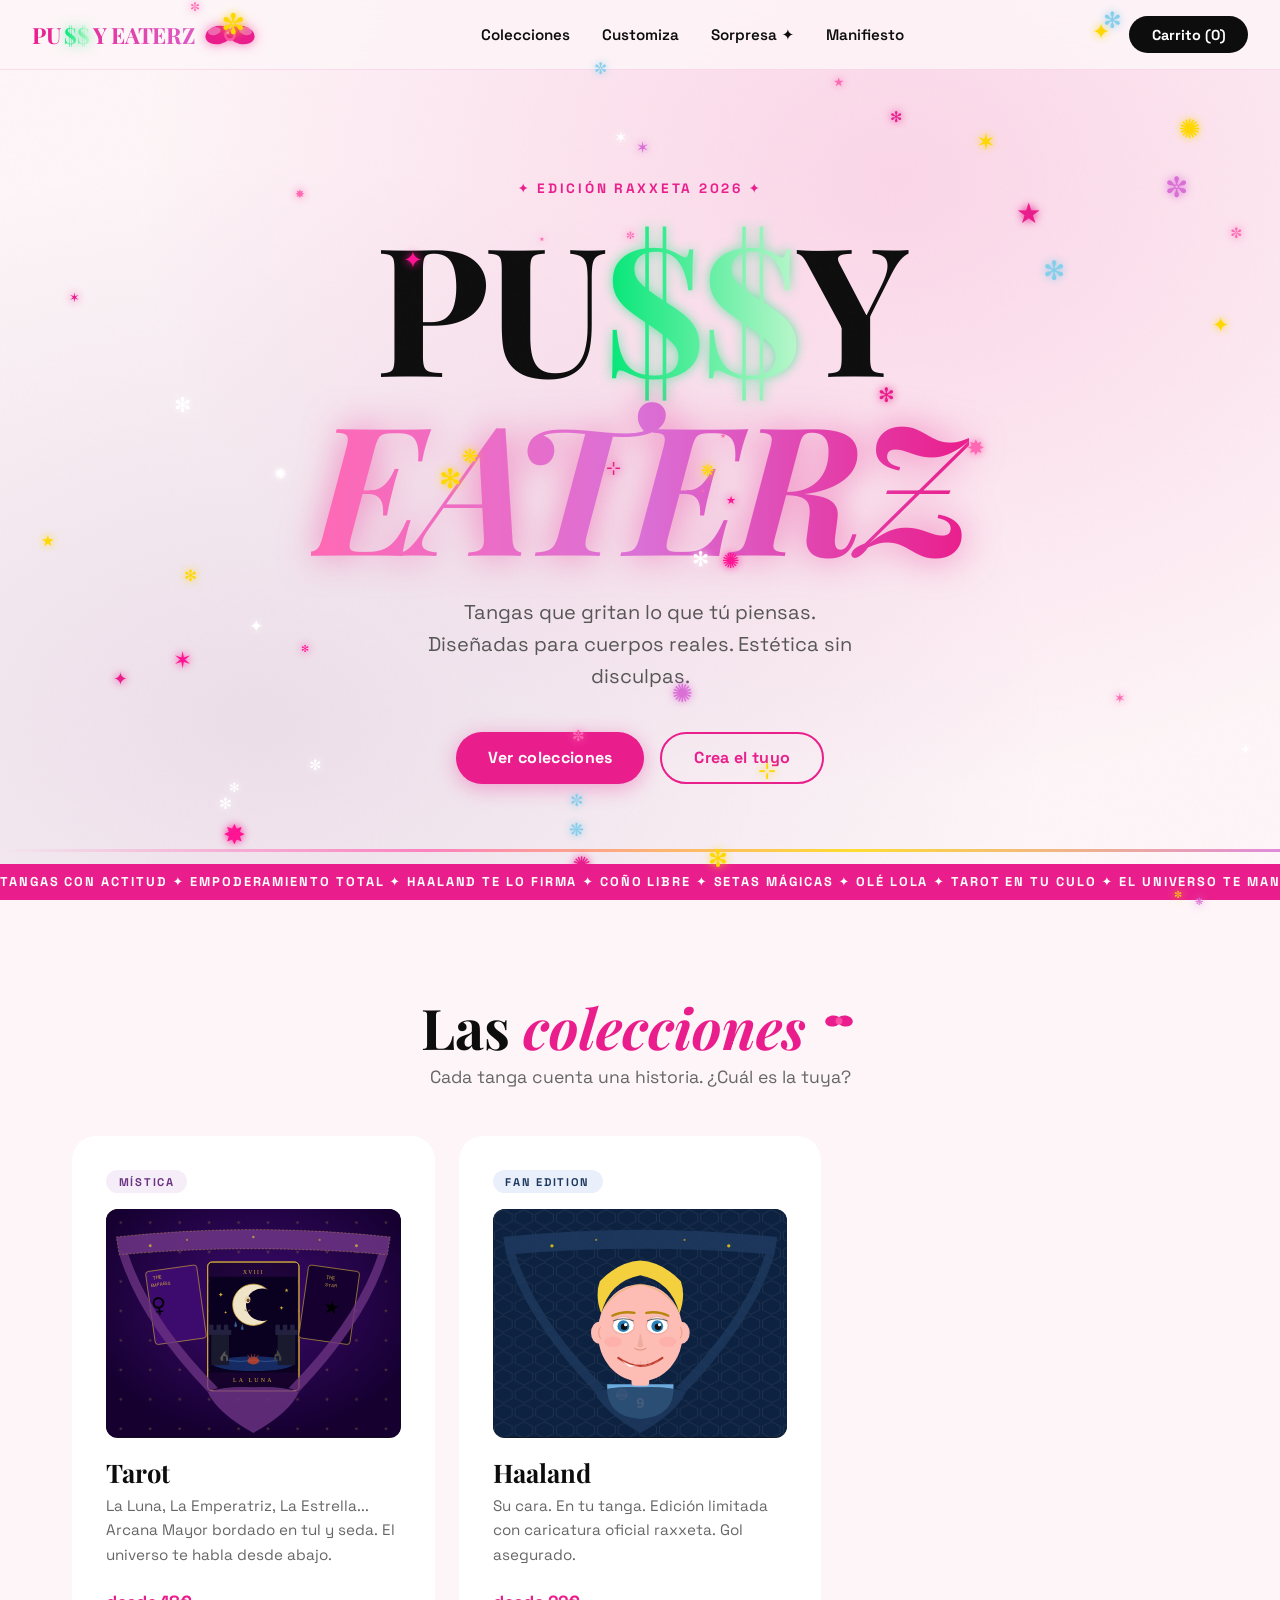
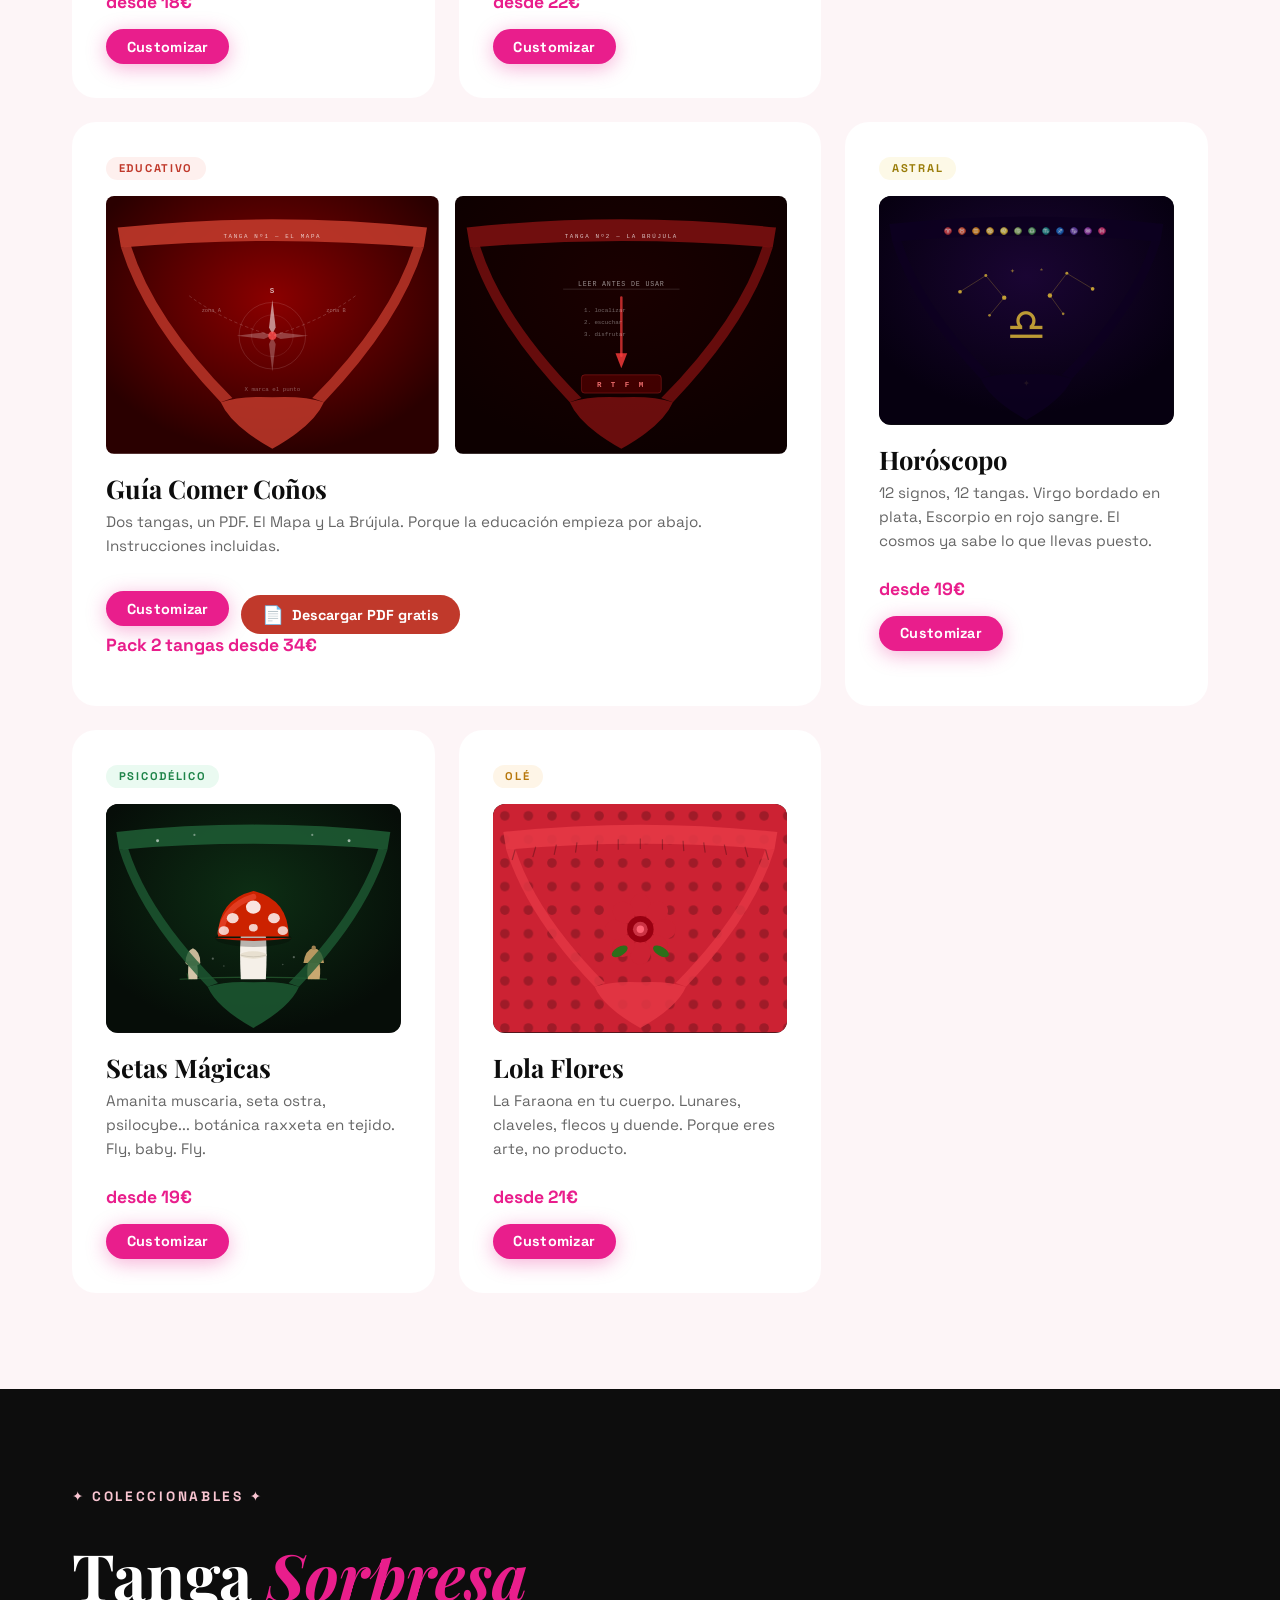
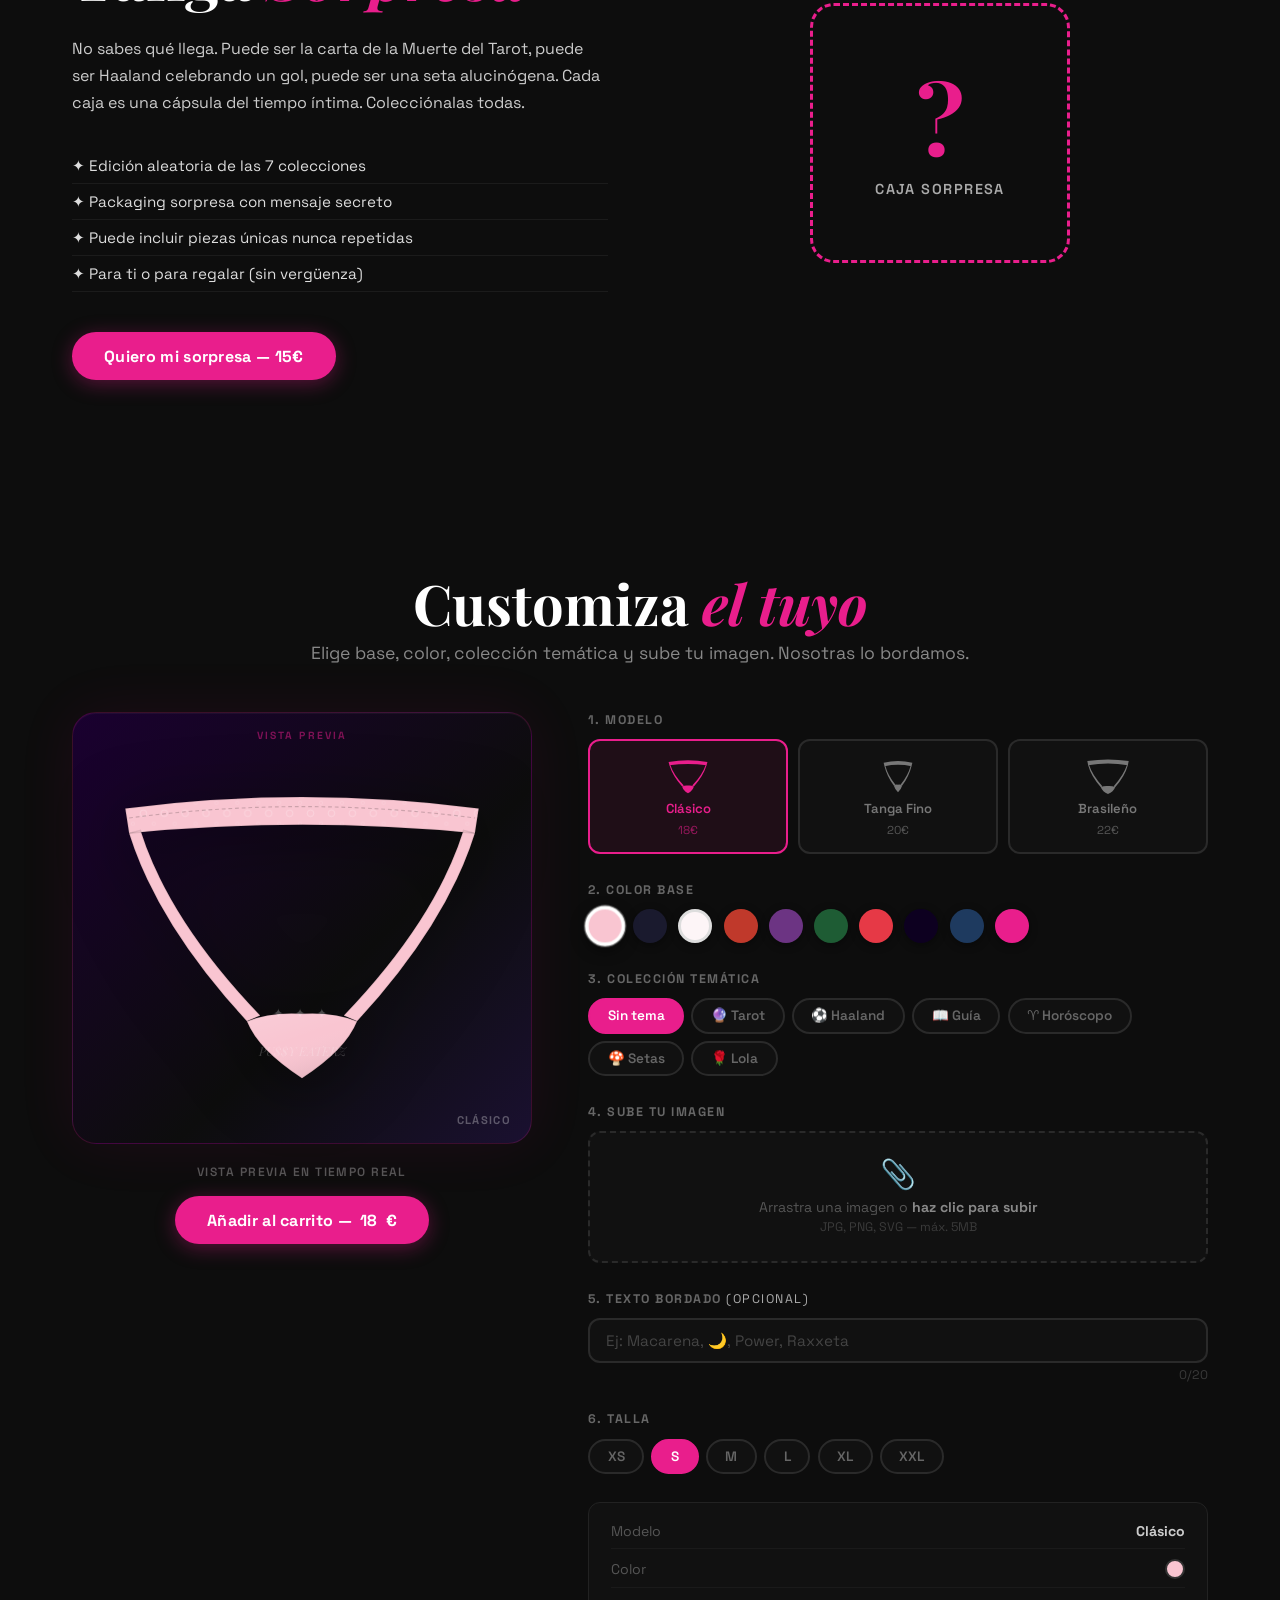
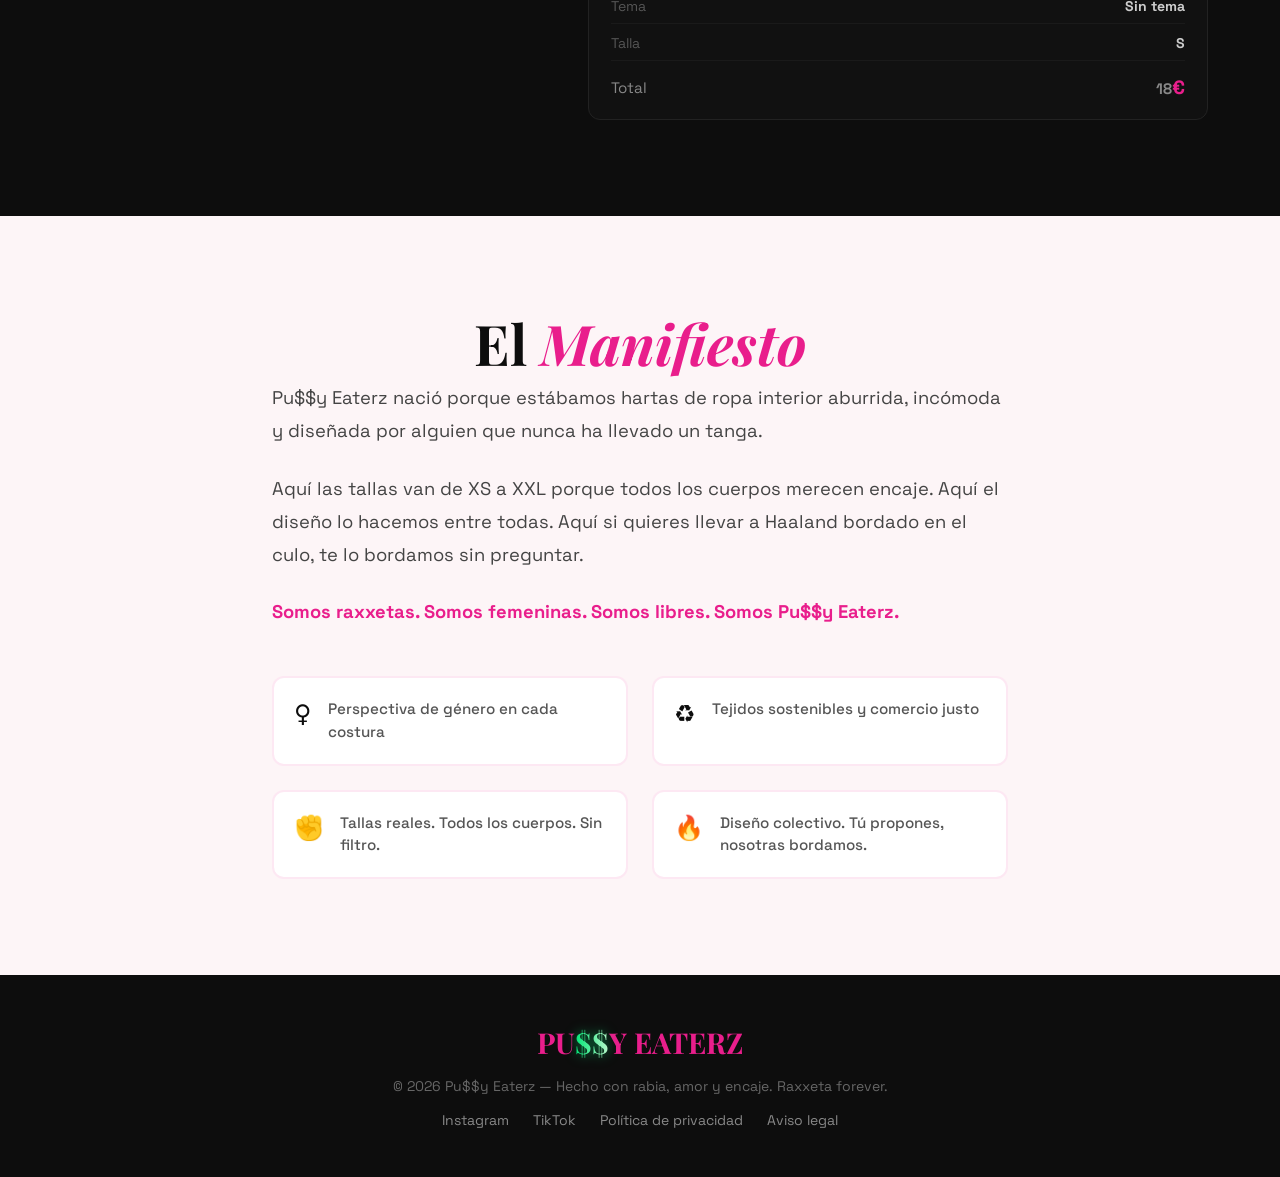
==== commit 2a1058c6: "feat: guia-comer-conos.html with real sex ed content, fix PDF download link" ====
--- a/index.html
+++ b/index.html
@@ -322,7 +322,7 @@
           <p>Dos tangas, un PDF. El Mapa y La Brújula. Porque la educación empieza por abajo. Instrucciones incluidas.</p>
           <div style="display:flex; gap:.75rem; flex-wrap:wrap; align-items:center; margin-top:1rem;">
             <button class="btn btn--small btn--primary" data-tema="guia">Customizar</button>
-            <a href="#" class="guia-pdf" onclick="alert('PDF en preparación — disponible en el lanzamiento ✦'); return false;">
+            <a href="guia-comer-conos.html" target="_blank" class="guia-pdf">
               <span class="guia-pdf-icon">📄</span> Descargar PDF gratis
             </a>
           </div>
